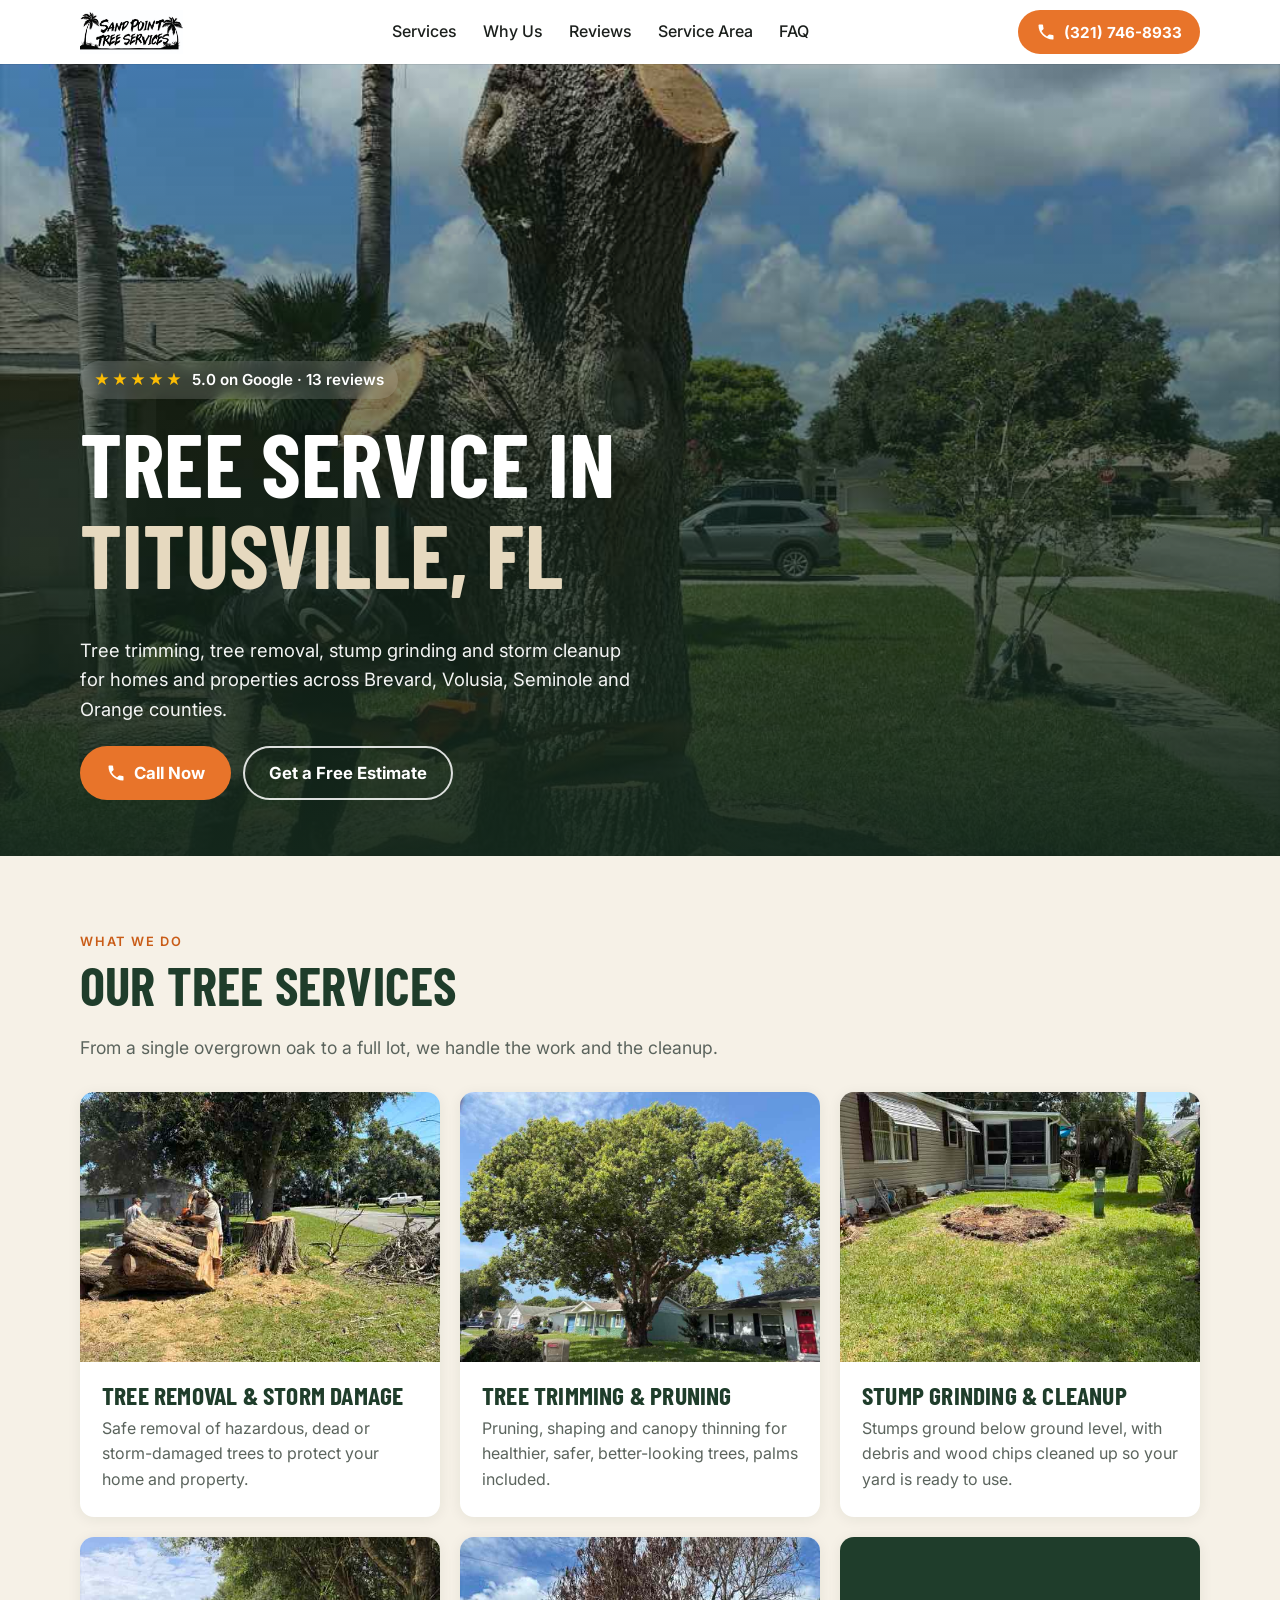
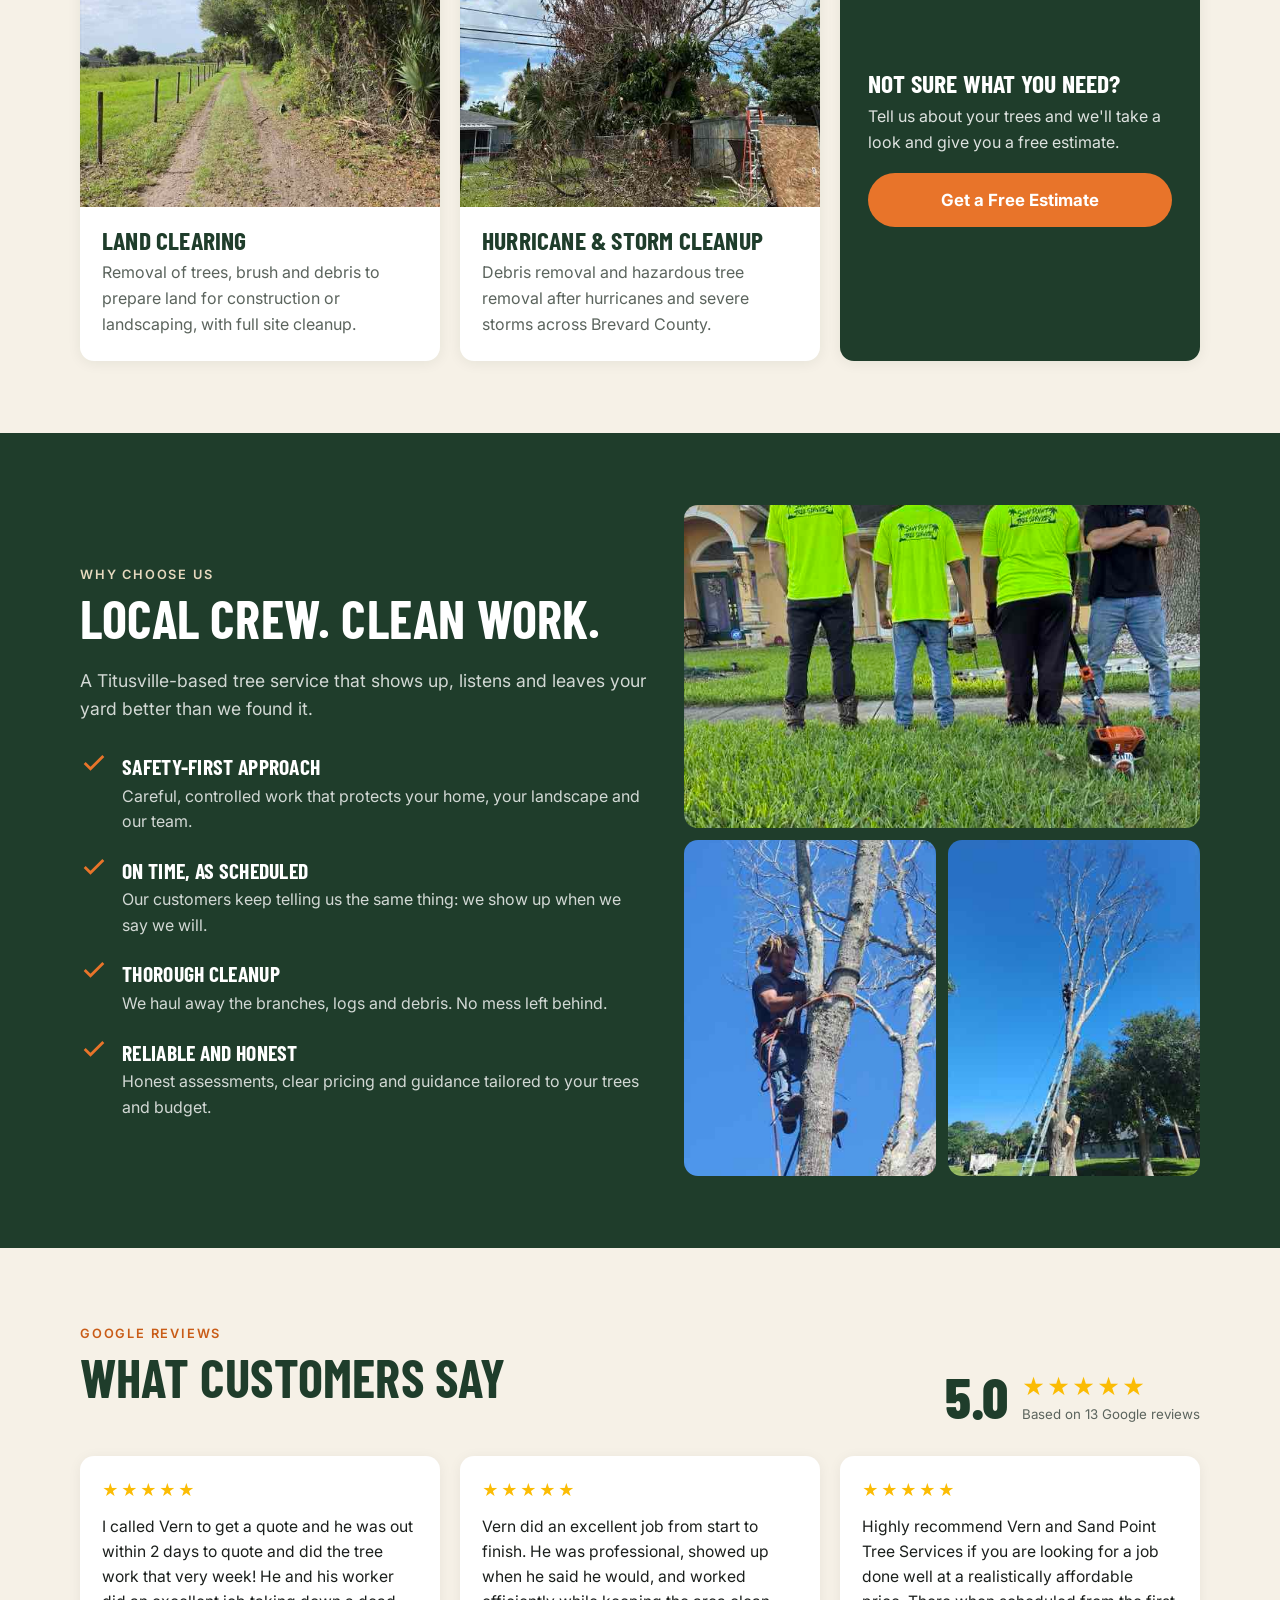
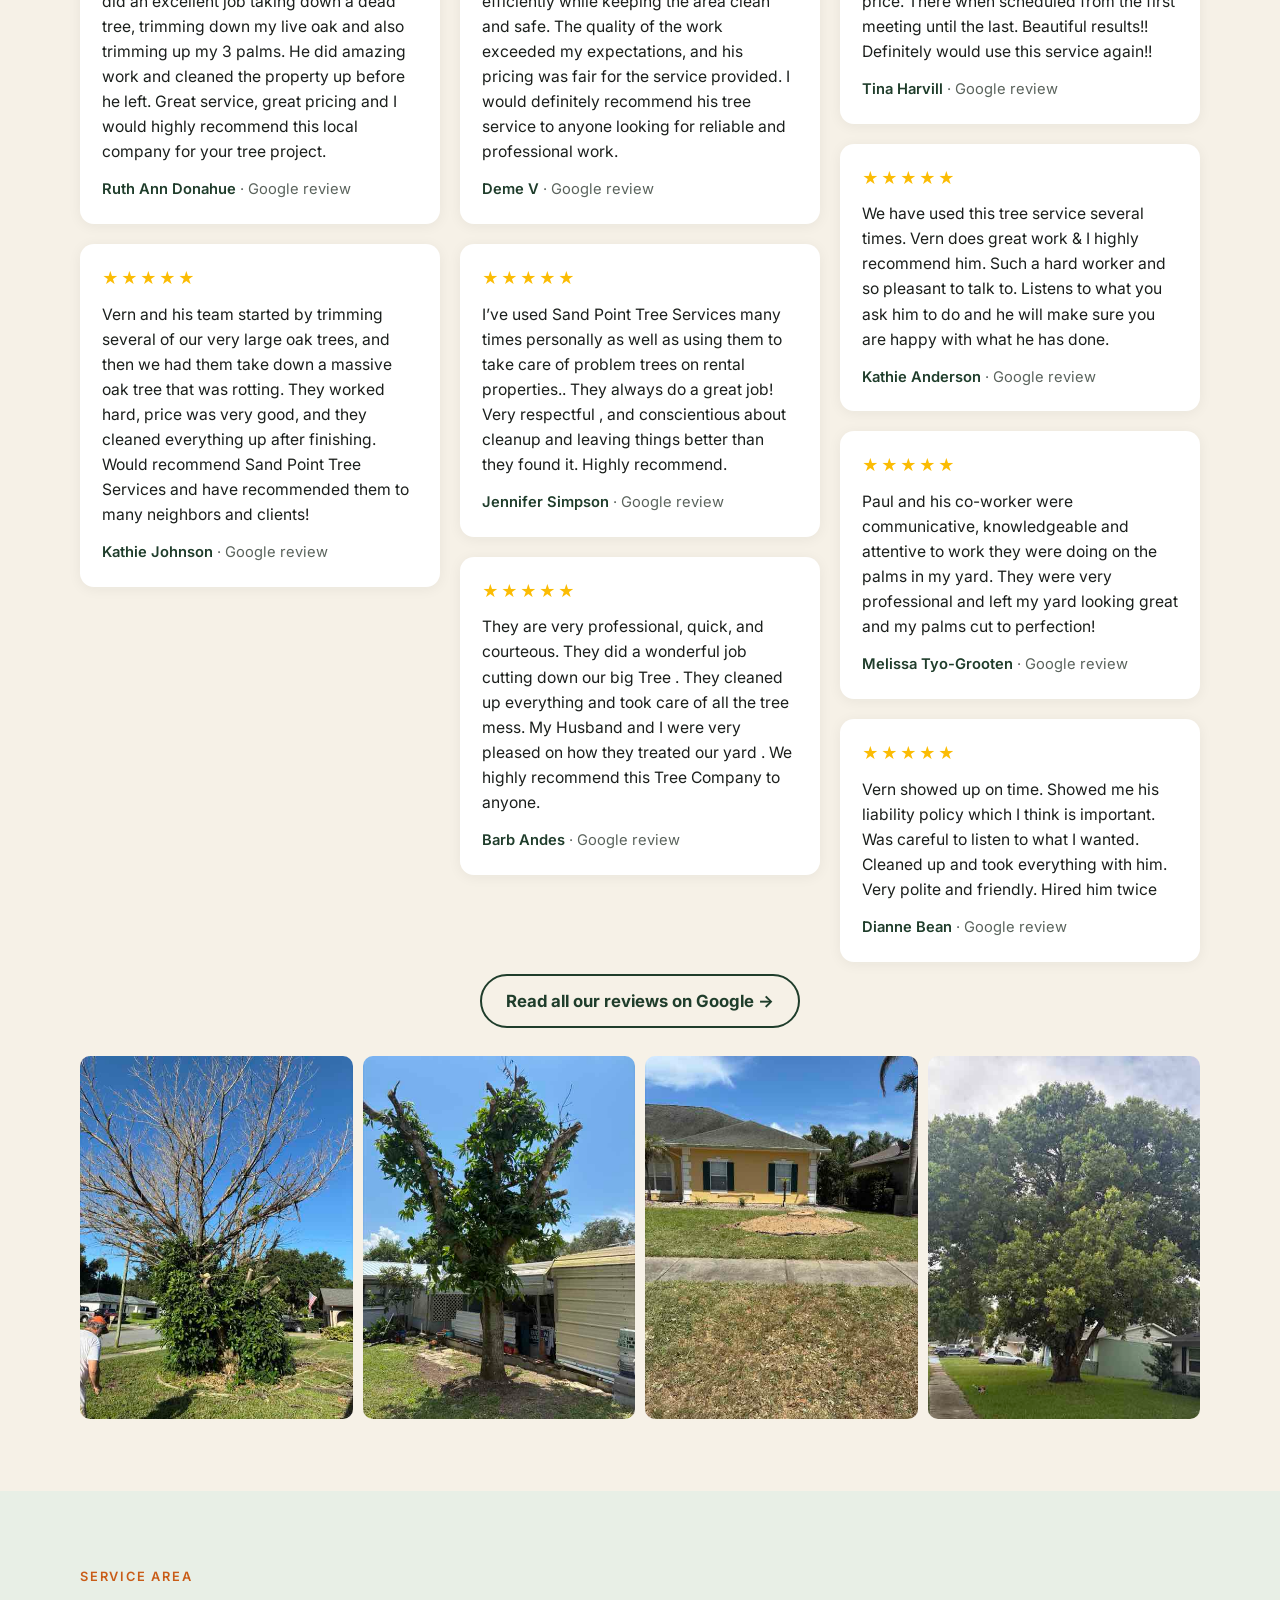
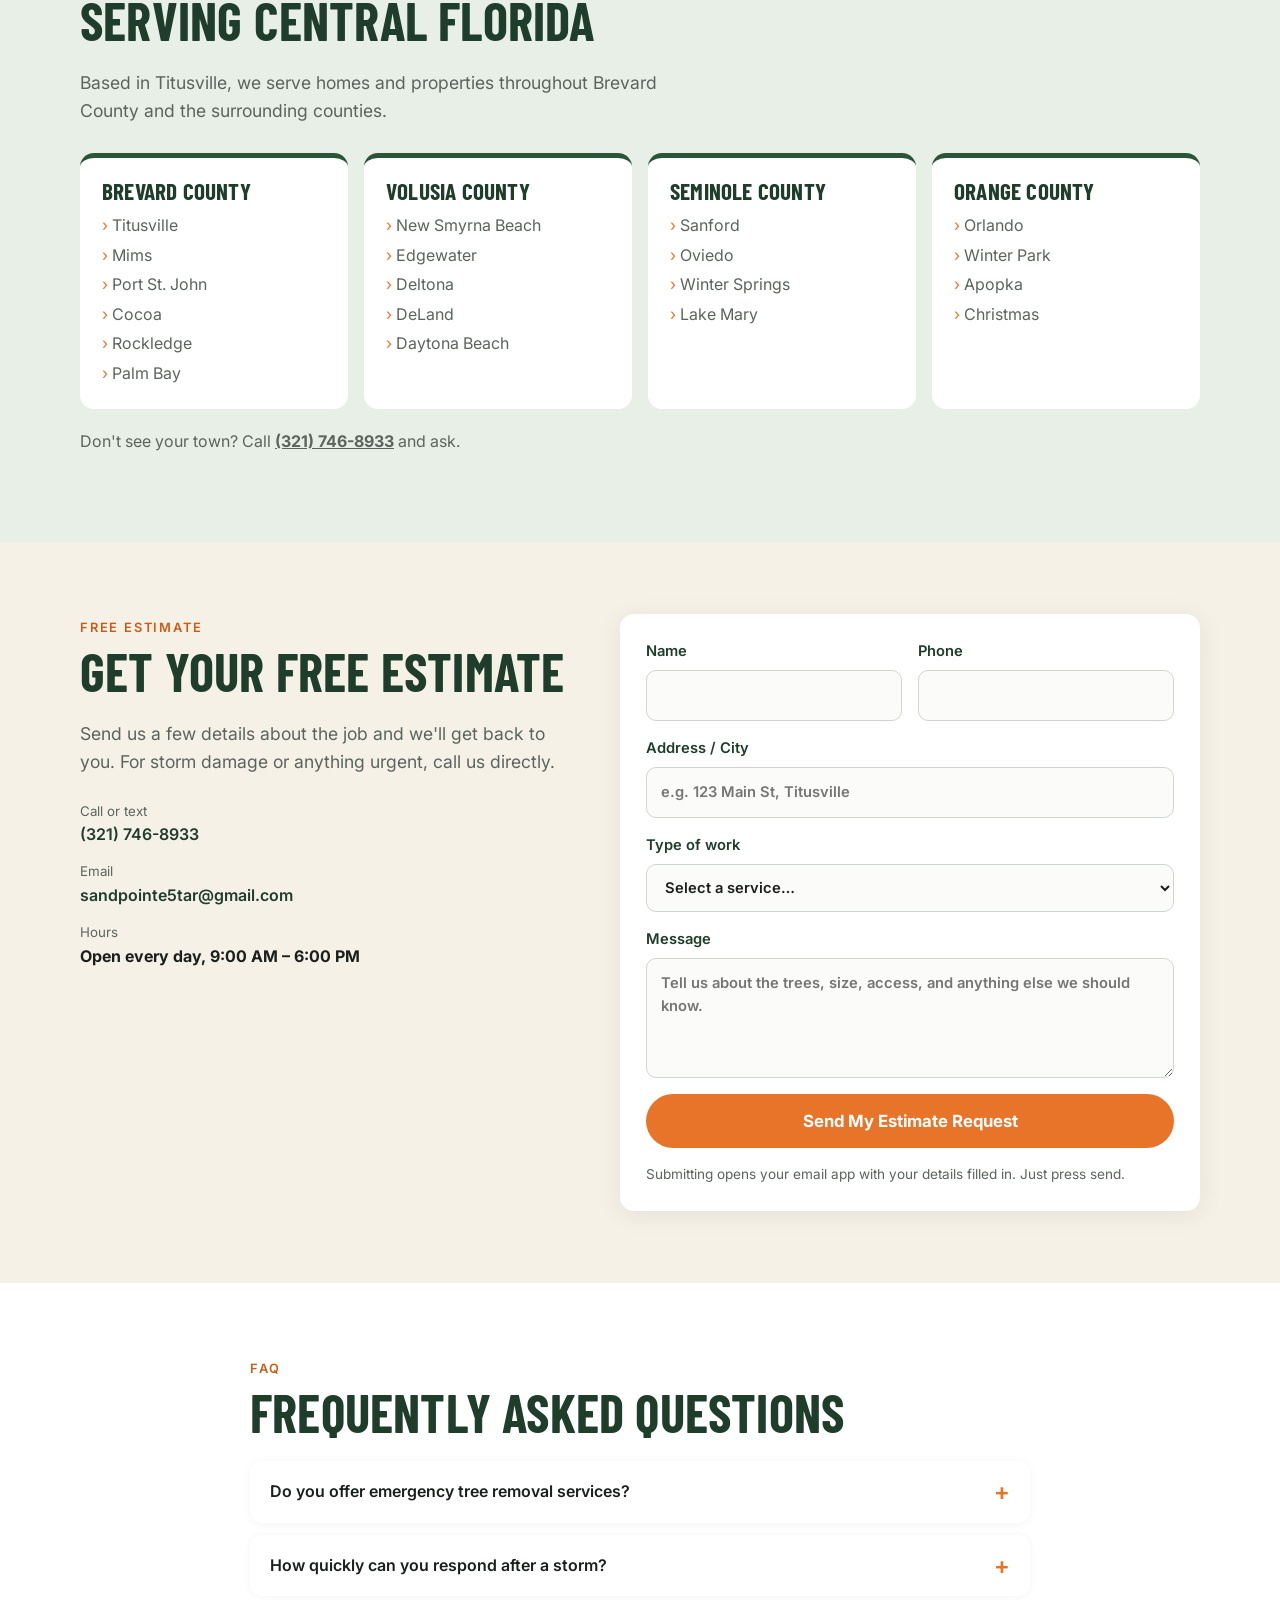
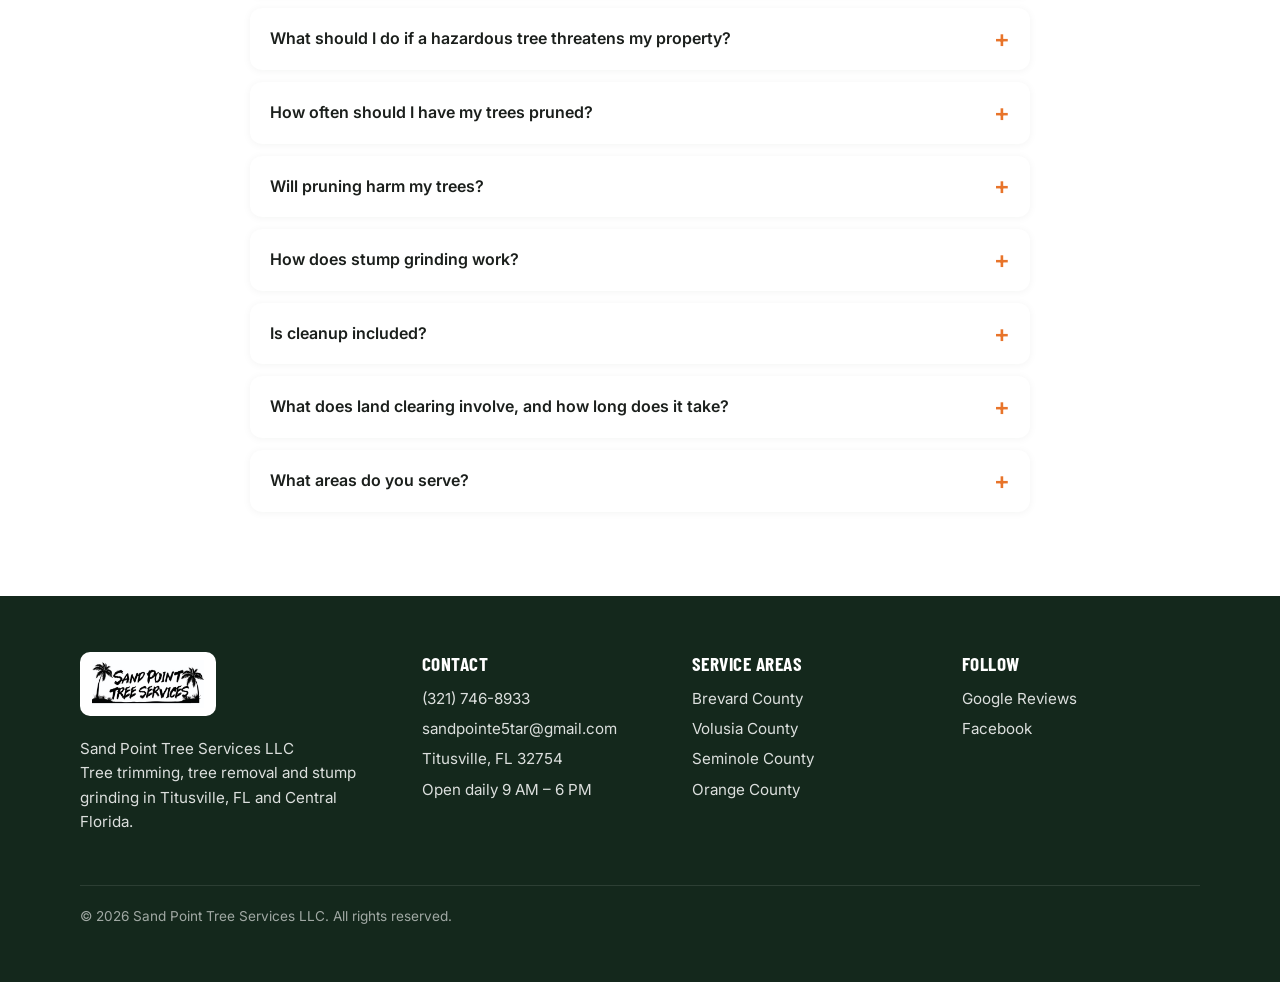
==== index.html @ 2c8e31ae "Sand Point Tree Services website Co-Authored-By: Claude Opus 5.5 <noreply@anthropic.com>" ====
<!doctype html>
<html lang="en">
<head>
<meta charset="utf-8">
<meta name="viewport" content="width=device-width, initial-scale=1">
<title>Tree Service Titusville FL | Sand Point Tree Services LLC</title>
<meta name="description" content="Tree Service Titusville FL – Sand Point Tree Services LLC offers tree trimming, tree removal, stump grinding, land clearing and storm cleanup across Brevard, Volusia, Seminole and Orange counties. Call (321) 746-8933.">
<meta property="og:title" content="Sand Point Tree Services LLC – Tree Service Titusville FL">
<meta property="og:description" content="Tree trimming, tree removal, stump grinding and storm cleanup in Titusville and Central Florida. Rated 5.0 on Google.">
<meta property="og:type" content="website">
<meta property="og:image" content="img/hero.jpg">
<meta name="theme-color" content="#1f3d2b">
<link rel="icon" href="img/logo.jpg">
<link rel="preconnect" href="https://fonts.googleapis.com">
<link rel="preconnect" href="https://fonts.gstatic.com" crossorigin>
<link href="https://fonts.googleapis.com/css2?family=Barlow+Condensed:wght@600;700;800&family=Inter:wght@400;500;600&display=swap" rel="stylesheet">
<link rel="preload" as="image" href="img/hero.jpg">
<script type="application/ld+json">
{
  "@context": "https://schema.org",
  "@type": ["LocalBusiness", "TreeService"],
  "name": "Sand Point Tree Services LLC",
  "image": "img/hero.jpg",
  "logo": "img/logo.jpg",
  "telephone": "+1-321-746-8933",
  "email": "sandpointe5tar@gmail.com",
  "url": "https://sandpointtreeservices.com/",
  "address": {
    "@type": "PostalAddress",
    "addressLocality": "Titusville",
    "addressRegion": "FL",
    "postalCode": "32754",
    "addressCountry": "US"
  },
  "areaServed": [
    {"@type": "AdministrativeArea", "name": "Brevard County, FL"},
    {"@type": "AdministrativeArea", "name": "Volusia County, FL"},
    {"@type": "AdministrativeArea", "name": "Seminole County, FL"},
    {"@type": "AdministrativeArea", "name": "Orange County, FL"}
  ],
  "openingHoursSpecification": [{
    "@type": "OpeningHoursSpecification",
    "dayOfWeek": ["Monday","Tuesday","Wednesday","Thursday","Friday","Saturday","Sunday"],
    "opens": "09:00",
    "closes": "18:00"
  }],
  "aggregateRating": {"@type": "AggregateRating", "ratingValue": "5.0", "reviewCount": "13"},
  "sameAs": [
    "https://www.google.com/maps/place/data=!4m2!3m1!1s0x2f2010b05a15b7ad:0xd5bb09c6d27dcad5",
    "https://www.facebook.com/profile.php?id=61575041909936"
  ],
  "makesOffer": [
    {"@type": "Offer", "itemOffered": {"@type": "Service", "name": "Tree Removal and Storm Damage"}},
    {"@type": "Offer", "itemOffered": {"@type": "Service", "name": "Tree Trimming, Pruning and Canopy Care"}},
    {"@type": "Offer", "itemOffered": {"@type": "Service", "name": "Stump Grinding and Site Cleanup"}},
    {"@type": "Offer", "itemOffered": {"@type": "Service", "name": "Land Clearing"}},
    {"@type": "Offer", "itemOffered": {"@type": "Service", "name": "Hurricane and Storm Cleanup"}}
  ]
}
</script>
<style>
:root{
  --green-900:#14281c; --green-800:#1f3d2b; --green-700:#2b5539; --green-100:#e8efe6;
  --sand:#f6f1e7; --sand-300:#e6d9bf; --orange:#e8742a; --orange-700:#c95c17;
  --ink:#1b1f1c; --muted:#5b645d; --white:#fff; --radius:14px;
  --display:"Barlow Condensed",system-ui,sans-serif; --body:"Inter",system-ui,-apple-system,"Segoe UI",sans-serif;
}
*{box-sizing:border-box}
html{scroll-behavior:smooth;scroll-padding-top:72px}
body{margin:0;font:16px/1.6 var(--body);color:var(--ink);background:var(--sand)}
img{max-width:100%;display:block}
a{color:inherit}
h1,h2,h3{font-family:var(--display);line-height:1.02;margin:0 0 .4em;letter-spacing:.2px}
h2{font-size:clamp(2.1rem,6vw,3.3rem);text-transform:uppercase;color:var(--green-800)}
h3{font-size:1.6rem;text-transform:uppercase}
p{margin:0 0 1em}
.wrap{max-width:1160px;margin:0 auto;padding:0 20px}
section{padding:72px 0}
.eyebrow{display:inline-block;font:600 .8rem var(--body);letter-spacing:.14em;text-transform:uppercase;color:var(--orange-700);margin-bottom:10px}
.lead{font-size:1.1rem;color:var(--muted);max-width:640px}
.btn{display:inline-flex;align-items:center;justify-content:center;gap:8px;padding:15px 24px;border-radius:999px;font:700 1.05rem var(--body);text-decoration:none;border:2px solid transparent;cursor:pointer;transition:transform .15s,background .15s}
.btn:active{transform:scale(.97)}
.btn-orange{background:var(--orange);color:#fff}
.btn-orange:hover{background:var(--orange-700)}
.btn-ghost{border-color:rgba(255,255,255,.85);color:#fff}
.btn-ghost:hover{background:rgba(255,255,255,.12)}
.btn svg{width:20px;height:20px;flex:none}

/* header */
header{position:sticky;top:0;z-index:50;background:#fff;box-shadow:0 1px 0 rgba(0,0,0,.08)}
.nav{display:flex;align-items:center;justify-content:space-between;height:64px;gap:12px}
.nav img{height:44px;width:auto}
.nav ul{display:none;list-style:none;margin:0;padding:0;gap:26px;font-weight:500}
.nav ul a{text-decoration:none}
.nav ul a:hover{color:var(--orange-700)}
.nav .btn{padding:10px 16px;font-size:.95rem}
@media(min-width:900px){.nav ul{display:flex}}

/* hero */
.hero{position:relative;color:#fff;padding:0;min-height:88vh;display:flex;align-items:flex-end;background:var(--green-900)}
.hero img{position:absolute;inset:0;width:100%;height:100%;object-fit:cover;object-position:50% 40%}
.hero::after{content:"";position:absolute;inset:0;background:linear-gradient(180deg,rgba(20,40,28,.25) 0%,rgba(20,40,28,.55) 45%,rgba(20,40,28,.95) 100%)}
.hero .wrap{position:relative;z-index:1;padding-top:120px;padding-bottom:56px;width:100%}
.hero h1{font-size:clamp(2.8rem,10vw,5.6rem);text-transform:uppercase;max-width:900px}
.hero h1 span{color:var(--sand-300)}
.hero p{font-size:1.15rem;max-width:560px;opacity:.95}
.cta-row{display:flex;flex-wrap:wrap;gap:12px;margin-top:22px}
.cta-row .btn{flex:1 1 220px}
@media(min-width:600px){.cta-row .btn{flex:0 0 auto}}
.rating-pill{display:inline-flex;align-items:center;gap:8px;background:rgba(255,255,255,.14);backdrop-filter:blur(6px);padding:7px 14px;border-radius:999px;font-weight:600;font-size:.95rem;margin-bottom:18px;text-decoration:none}
.stars{color:#fbbc04;letter-spacing:2px}

/* services */
.grid{display:grid;gap:20px}
@media(min-width:700px){.grid-2{grid-template-columns:1fr 1fr}.grid-3{grid-template-columns:repeat(2,1fr)}}
@media(min-width:1000px){.grid-3{grid-template-columns:repeat(3,1fr)}}
.card{background:#fff;border-radius:var(--radius);overflow:hidden;box-shadow:0 2px 14px rgba(20,40,28,.07);display:flex;flex-direction:column}
.card img{aspect-ratio:4/3;object-fit:cover;width:100%}
.card div{padding:20px 22px 24px}
.card h3{color:var(--green-800);margin-bottom:.3em}
.card p{color:var(--muted);margin:0}
.svc-cta{background:var(--green-800);color:#fff;justify-content:center;padding:28px}
.svc-cta h3{color:#fff}
.svc-cta p{color:rgba(255,255,255,.85);margin-bottom:18px}

/* why */
.why{background:var(--green-800);color:#fff}
.why h2{color:#fff}
.why .lead{color:rgba(255,255,255,.8)}
.why-grid{display:grid;gap:36px;align-items:center}
@media(min-width:900px){.why-grid{grid-template-columns:1.1fr 1fr}}
.why-list{list-style:none;padding:0;margin:26px 0 0;display:grid;gap:18px}
.why-list li{display:flex;gap:14px}
.why-list svg{flex:none;width:28px;height:28px;color:var(--orange)}
.why-list strong{display:block;font-family:var(--display);font-size:1.35rem;text-transform:uppercase;letter-spacing:.3px}
.why-list span{color:rgba(255,255,255,.8)}
.why-photos{display:grid;grid-template-columns:1fr 1fr;gap:12px}
.why-photos img{border-radius:var(--radius);object-fit:cover;width:100%;height:100%}
.why-photos img:first-child{grid-column:1/-1;aspect-ratio:16/10}
.why-photos img:not(:first-child){aspect-ratio:3/4}

/* reviews */
.rev-head{display:flex;flex-wrap:wrap;align-items:flex-end;justify-content:space-between;gap:20px;margin-bottom:30px}
.score{display:flex;align-items:center;gap:14px}
.score b{font:800 3.6rem/1 var(--display);color:var(--green-800)}
.score .stars{font-size:1.4rem}
.score small{display:block;color:var(--muted)}
.reviews{columns:1;column-gap:20px}
@media(min-width:700px){.reviews{columns:2}}
@media(min-width:1000px){.reviews{columns:3}}
.review{break-inside:avoid;background:#fff;border-radius:var(--radius);padding:22px;margin:0 0 20px;box-shadow:0 2px 14px rgba(20,40,28,.06)}
.review blockquote{margin:10px 0 14px;font-size:.98rem}
.review figcaption{font-weight:600;color:var(--green-800);font-size:.92rem}
.review figcaption span{color:var(--muted);font-weight:400}
.btn-outline{border-color:var(--green-800);color:var(--green-800)}
.btn-outline:hover{background:var(--green-800);color:#fff}

/* gallery */
.gallery{display:grid;grid-template-columns:repeat(2,1fr);gap:10px;margin-top:28px}
@media(min-width:800px){.gallery{grid-template-columns:repeat(4,1fr)}}
.gallery img{border-radius:10px;aspect-ratio:3/4;object-fit:cover;width:100%}

/* area */
.area{background:var(--green-100)}
.counties{display:grid;gap:16px;margin-top:28px}
@media(min-width:700px){.counties{grid-template-columns:repeat(2,1fr)}}
@media(min-width:1000px){.counties{grid-template-columns:repeat(4,1fr)}}
.county{background:#fff;border-radius:var(--radius);padding:22px;border-top:5px solid var(--green-700)}
.county h3{font-size:1.45rem;color:var(--green-800)}
.county ul{margin:0;padding:0;list-style:none;color:var(--muted);display:grid;gap:4px}
.county li::before{content:"› ";color:var(--orange)}

/* estimate */
.estimate-grid{display:grid;gap:36px}
@media(min-width:900px){.estimate-grid{grid-template-columns:1fr 1.15fr}}
.contact-list{list-style:none;padding:0;margin:24px 0 0;display:grid;gap:14px}
.contact-list a{font-weight:600;text-decoration:none;color:var(--green-800)}
.contact-list small{display:block;color:var(--muted)}
form{background:#fff;border-radius:var(--radius);padding:26px;box-shadow:0 4px 24px rgba(20,40,28,.08);display:grid;gap:16px}
@media(min-width:600px){form .two{display:grid;grid-template-columns:1fr 1fr;gap:16px}}
form .two{display:grid;gap:16px}
label{display:grid;gap:6px;font-weight:600;font-size:.92rem;color:var(--green-800)}
input,select,textarea{font:inherit;padding:13px 14px;border:1.5px solid #cfd6cf;border-radius:10px;background:#fbfcfa;width:100%;color:var(--ink)}
input:focus,select:focus,textarea:focus{outline:none;border-color:var(--green-700);box-shadow:0 0 0 3px rgba(43,85,57,.15)}
textarea{min-height:120px;resize:vertical}
.form-note{font-size:.85rem;color:var(--muted);margin:0}

/* faq */
.faq{max-width:820px}
details{background:#fff;border-radius:12px;margin-bottom:12px;box-shadow:0 1px 8px rgba(20,40,28,.05)}
summary{cursor:pointer;list-style:none;padding:18px 52px 18px 20px;font-weight:600;position:relative}
summary::-webkit-details-marker{display:none}
summary::after{content:"+";position:absolute;right:20px;top:50%;transform:translateY(-50%);font-size:1.5rem;color:var(--orange);transition:transform .2s}
details[open] summary::after{transform:translateY(-50%) rotate(45deg)}
details p{padding:0 20px 18px;margin:0;color:var(--muted)}

/* footer */
footer{background:var(--green-900);color:rgba(255,255,255,.85);padding:56px 0 110px;font-size:.95rem}
@media(min-width:900px){footer{padding-bottom:40px}}
.foot-grid{display:grid;gap:32px}
@media(min-width:800px){.foot-grid{grid-template-columns:1.3fr 1fr 1fr 1fr}}
footer h4{font:700 1.2rem var(--display);text-transform:uppercase;color:#fff;margin:0 0 12px;letter-spacing:.5px}
footer ul{list-style:none;padding:0;margin:0;display:grid;gap:6px}
footer a{text-decoration:none}
footer a:hover{color:#fff;text-decoration:underline}
.foot-logo{background:#fff;border-radius:10px;padding:8px 12px;display:inline-block;margin-bottom:14px}
.foot-logo img{height:48px;width:auto}
.copy{border-top:1px solid rgba(255,255,255,.15);margin-top:36px;padding-top:20px;font-size:.85rem;opacity:.7}

/* mobile call bar */
.callbar{position:fixed;left:0;right:0;bottom:0;z-index:60;display:grid;grid-template-columns:1fr 1fr;gap:8px;padding:10px 12px calc(10px + env(safe-area-inset-bottom));background:rgba(255,255,255,.96);box-shadow:0 -2px 14px rgba(0,0,0,.12)}
.callbar .btn{padding:12px 10px;font-size:.98rem}
.callbar .btn-green{background:var(--green-800);color:#fff}
@media(min-width:900px){.callbar{display:none}}
@media(prefers-reduced-motion:reduce){html{scroll-behavior:auto}.btn{transition:none}}
</style>
</head>
<body>

<header>
  <nav class="wrap nav" aria-label="Main">
    <a href="#top"><img src="img/logo.jpg" alt="Sand Point Tree Services logo" width="104" height="44"></a>
    <ul>
      <li><a href="#services">Services</a></li>
      <li><a href="#why">Why Us</a></li>
      <li><a href="#reviews">Reviews</a></li>
      <li><a href="#area">Service Area</a></li>
      <li><a href="#faq">FAQ</a></li>
    </ul>
    <a class="btn btn-orange" href="tel:+13217468933">
      <svg viewBox="0 0 24 24" fill="currentColor" aria-hidden="true"><path d="M6.6 10.8a15.1 15.1 0 0 0 6.6 6.6l2.2-2.2a1 1 0 0 1 1-.25 11.4 11.4 0 0 0 3.6.57 1 1 0 0 1 1 1V20a1 1 0 0 1-1 1A17 17 0 0 1 3 4a1 1 0 0 1 1-1h3.5a1 1 0 0 1 1 1c0 1.25.2 2.45.57 3.57a1 1 0 0 1-.25 1L6.6 10.8z"/></svg>
      (321) 746-8933
    </a>
  </nav>
</header>

<main id="top">
<section class="hero">
  <img src="img/hero.jpg" alt="Sand Point Tree Services crew member cutting down a large tree trunk with a chainsaw in a Titusville front yard" fetchpriority="high">
  <div class="wrap">
    <a class="rating-pill" href="https://www.google.com/maps/place/data=!4m2!3m1!1s0x2f2010b05a15b7ad:0xd5bb09c6d27dcad5" target="_blank" rel="noopener">
      <span class="stars" aria-hidden="true">★★★★★</span> 5.0 on Google · 13 reviews
    </a>
    <h1>Tree Service in <span>Titusville, FL</span></h1>
    <p>Tree trimming, tree removal, stump grinding and storm cleanup for homes and properties across Brevard, Volusia, Seminole and Orange counties.</p>
    <div class="cta-row">
      <a class="btn btn-orange" href="tel:+13217468933">
        <svg viewBox="0 0 24 24" fill="currentColor" aria-hidden="true"><path d="M6.6 10.8a15.1 15.1 0 0 0 6.6 6.6l2.2-2.2a1 1 0 0 1 1-.25 11.4 11.4 0 0 0 3.6.57 1 1 0 0 1 1 1V20a1 1 0 0 1-1 1A17 17 0 0 1 3 4a1 1 0 0 1 1-1h3.5a1 1 0 0 1 1 1c0 1.25.2 2.45.57 3.57a1 1 0 0 1-.25 1L6.6 10.8z"/></svg>
        Call Now
      </a>
      <a class="btn btn-ghost" href="#estimate">Get a Free Estimate</a>
    </div>
  </div>
</section>

<section id="services">
  <div class="wrap">
    <span class="eyebrow">What we do</span>
    <h2>Our Tree Services</h2>
    <p class="lead">From a single overgrown oak to a full lot, we handle the work and the cleanup.</p>
    <div class="grid grid-3" style="margin-top:30px">
      <article class="card">
        <img src="img/tree-removal.jpg" alt="Large tree trunk sections and stump left after a tree removal in a residential yard" loading="lazy">
        <div><h3>Tree Removal &amp; Storm Damage</h3><p>Safe removal of hazardous, dead or storm-damaged trees to protect your home and property.</p></div>
      </article>
      <article class="card">
        <img src="img/tree-pruning.jpg" alt="Freshly trimmed oak tree with a clean, balanced canopy in front of a home" loading="lazy">
        <div><h3>Tree Trimming &amp; Pruning</h3><p>Pruning, shaping and canopy thinning for healthier, safer, better-looking trees, palms included.</p></div>
      </article>
      <article class="card">
        <img src="img/stump-grinding.jpg" alt="Ground-down stump area covered in fresh wood mulch in a front lawn" loading="lazy">
        <div><h3>Stump Grinding &amp; Cleanup</h3><p>Stumps ground below ground level, with debris and wood chips cleaned up so your yard is ready to use.</p></div>
      </article>
      <article class="card">
        <img src="img/land-clearing.jpg" alt="Cleared dirt access path along a pasture fence line after brush and tree clearing" loading="lazy">
        <div><h3>Land Clearing</h3><p>Removal of trees, brush and debris to prepare land for construction or landscaping, with full site cleanup.</p></div>
      </article>
      <article class="card">
        <img src="img/storm-cleanup.jpg" alt="Damaged tree being taken down next to a home, with ladder and cut branches on the ground" loading="lazy">
        <div><h3>Hurricane &amp; Storm Cleanup</h3><p>Debris removal and hazardous tree removal after hurricanes and severe storms across Brevard County.</p></div>
      </article>
      <article class="card svc-cta">
        <h3>Not sure what you need?</h3>
        <p>Tell us about your trees and we'll take a look and give you a free estimate.</p>
        <a class="btn btn-orange" href="#estimate">Get a Free Estimate</a>
      </article>
    </div>
  </div>
</section>

<section class="why" id="why">
  <div class="wrap why-grid">
    <div>
      <span class="eyebrow" style="color:var(--sand-300)">Why choose us</span>
      <h2>Local Crew. Clean Work.</h2>
      <p class="lead">A Titusville-based tree service that shows up, listens and leaves your yard better than we found it.</p>
      <ul class="why-list">
        <li><svg viewBox="0 0 24 24" fill="none" stroke="currentColor" stroke-width="2.4" aria-hidden="true"><path d="M20 6 9 17l-5-5"/></svg><div><strong>Safety-first approach</strong><span>Careful, controlled work that protects your home, your landscape and our team.</span></div></li>
        <li><svg viewBox="0 0 24 24" fill="none" stroke="currentColor" stroke-width="2.4" aria-hidden="true"><path d="M20 6 9 17l-5-5"/></svg><div><strong>On time, as scheduled</strong><span>Our customers keep telling us the same thing: we show up when we say we will.</span></div></li>
        <li><svg viewBox="0 0 24 24" fill="none" stroke="currentColor" stroke-width="2.4" aria-hidden="true"><path d="M20 6 9 17l-5-5"/></svg><div><strong>Thorough cleanup</strong><span>We haul away the branches, logs and debris. No mess left behind.</span></div></li>
        <li><svg viewBox="0 0 24 24" fill="none" stroke="currentColor" stroke-width="2.4" aria-hidden="true"><path d="M20 6 9 17l-5-5"/></svg><div><strong>Reliable and honest</strong><span>Honest assessments, clear pricing and guidance tailored to your trees and budget.</span></div></li>
      </ul>
    </div>
    <div class="why-photos">
      <img src="img/crew.jpg" alt="Sand Point Tree Services crew in matching shirts standing on a client's lawn" loading="lazy" style="object-position:50% 35%">
      <img src="img/climber.jpg" alt="Climber in safety harness working high in a tree" loading="lazy">
      <img src="img/climb-ladder.jpg" alt="Climber working at the top of a tall dead tree with a ladder at its base" loading="lazy">
    </div>
  </div>
</section>

<section id="reviews">
  <div class="wrap">
    <div class="rev-head">
      <div>
        <span class="eyebrow">Google reviews</span>
        <h2>What Customers Say</h2>
      </div>
      <div class="score">
        <b>5.0</b>
        <div><span class="stars" aria-label="5 out of 5 stars">★★★★★</span><small>Based on 13 Google reviews</small></div>
      </div>
    </div>
    <div class="reviews">
      <figure class="review"><span class="stars" aria-label="5 stars">★★★★★</span><blockquote>I called Vern to get a quote and he was out within 2 days to quote and did the tree work that very week! He and his worker did an excellent job taking down a dead tree, trimming down my live oak and also trimming up my 3 palms. He did amazing work and cleaned the property up before he left. Great service, great pricing and I would highly recommend this local company for your tree project.</blockquote><figcaption>Ruth Ann Donahue <span>· Google review</span></figcaption></figure>
      <figure class="review"><span class="stars" aria-label="5 stars">★★★★★</span><blockquote>Vern and his team started by trimming several of our very large oak trees, and then we had them take down a massive oak tree that was rotting. They worked hard, price was very good, and they cleaned everything up after finishing. Would recommend Sand Point Tree Services and have recommended them to many neighbors and clients!</blockquote><figcaption>Kathie Johnson <span>· Google review</span></figcaption></figure>
      <figure class="review"><span class="stars" aria-label="5 stars">★★★★★</span><blockquote>Vern did an excellent job from start to finish. He was professional, showed up when he said he would, and worked efficiently while keeping the area clean and safe. The quality of the work exceeded my expectations, and his pricing was fair for the service provided. I would definitely recommend his tree service to anyone looking for reliable and professional work.</blockquote><figcaption>Deme V <span>· Google review</span></figcaption></figure>
      <figure class="review"><span class="stars" aria-label="5 stars">★★★★★</span><blockquote>I’ve used Sand Point Tree Services many times personally as well as using them to take care of problem trees on rental properties.. They always do a great job! Very respectful , and conscientious about cleanup and leaving things better than they found it. Highly recommend.</blockquote><figcaption>Jennifer Simpson <span>· Google review</span></figcaption></figure>
      <figure class="review"><span class="stars" aria-label="5 stars">★★★★★</span><blockquote>They are very professional, quick, and courteous. They did a wonderful job cutting down our big Tree . They cleaned up everything and took care of all the tree mess. My Husband and I were very pleased on how they treated our yard . We highly recommend this Tree Company to anyone.</blockquote><figcaption>Barb Andes <span>· Google review</span></figcaption></figure>
      <figure class="review"><span class="stars" aria-label="5 stars">★★★★★</span><blockquote>Highly recommend Vern and Sand Point Tree Services if you are looking for a job done well at a realistically affordable price. There when scheduled from the first meeting until the last. Beautiful results!! Definitely would use this service again!!</blockquote><figcaption>Tina Harvill <span>· Google review</span></figcaption></figure>
      <figure class="review"><span class="stars" aria-label="5 stars">★★★★★</span><blockquote>We have used this tree service several times. Vern does great work &amp; I highly recommend him. Such a hard worker and so pleasant to talk to. Listens to what you ask him to do and he will make sure you are happy with what he has done.</blockquote><figcaption>Kathie Anderson <span>· Google review</span></figcaption></figure>
      <figure class="review"><span class="stars" aria-label="5 stars">★★★★★</span><blockquote>Paul and his co-worker were communicative, knowledgeable and attentive to work they were doing on the palms in my yard. They were very professional and left my yard looking great and my palms cut to perfection!</blockquote><figcaption>Melissa Tyo-Grooten <span>· Google review</span></figcaption></figure>
      <figure class="review"><span class="stars" aria-label="5 stars">★★★★★</span><blockquote>Vern showed up on time. Showed me his liability policy which I think is important. Was careful to listen to what I wanted. Cleaned up and took everything with him. Very polite and friendly. Hired him twice</blockquote><figcaption>Dianne Bean <span>· Google review</span></figcaption></figure>
    </div>
    <div style="text-align:center;margin-top:12px">
      <a class="btn btn-outline" href="https://www.google.com/maps/place/data=!4m2!3m1!1s0x2f2010b05a15b7ad:0xd5bb09c6d27dcad5" target="_blank" rel="noopener">Read all our reviews on Google →</a>
    </div>

    <div class="gallery" aria-label="Recent work photos">
      <img src="img/removal-in-progress.jpg" alt="Dead tree being cut back in stages next to a home" loading="lazy">
      <img src="img/canopy-reduction.jpg" alt="Tree with reduced canopy after trimming beside a mobile home" loading="lazy">
      <img src="img/stump-ground.jpg" alt="Front yard after tree removal with stump ground and mulched" loading="lazy">
      <img src="img/oak-trim.jpg" alt="Large trimmed shade tree over a residential street" loading="lazy" style="object-position:40% 50%">
    </div>
  </div>
</section>

<section class="area" id="area">
  <div class="wrap">
    <span class="eyebrow">Service area</span>
    <h2>Serving Central Florida</h2>
    <p class="lead">Based in Titusville, we serve homes and properties throughout Brevard County and the surrounding counties.</p>
    <div class="counties">
      <div class="county"><h3>Brevard County</h3><ul><li>Titusville</li><li>Mims</li><li>Port St. John</li><li>Cocoa</li><li>Rockledge</li><li>Palm Bay</li></ul></div>
      <div class="county"><h3>Volusia County</h3><ul><li>New Smyrna Beach</li><li>Edgewater</li><li>Deltona</li><li>DeLand</li><li>Daytona Beach</li></ul></div>
      <div class="county"><h3>Seminole County</h3><ul><li>Sanford</li><li>Oviedo</li><li>Winter Springs</li><li>Lake Mary</li></ul></div>
      <div class="county"><h3>Orange County</h3><ul><li>Orlando</li><li>Winter Park</li><li>Apopka</li><li>Christmas</li></ul></div>
    </div>
    <p style="margin-top:20px;color:var(--muted)">Don't see your town? Call <a href="tel:+13217468933"><strong>(321) 746-8933</strong></a> and ask.</p>
  </div>
</section>

<section id="estimate">
  <div class="wrap estimate-grid">
    <div>
      <span class="eyebrow">Free estimate</span>
      <h2>Get Your Free Estimate</h2>
      <p class="lead">Send us a few details about the job and we'll get back to you. For storm damage or anything urgent, call us directly.</p>
      <ul class="contact-list">
        <li><small>Call or text</small><a href="tel:+13217468933">(321) 746-8933</a></li>
        <li><small>Email</small><a href="mailto:sandpointe5tar@gmail.com">sandpointe5tar@gmail.com</a></li>
        <li><small>Hours</small><strong>Open every day, 9:00 AM – 6:00 PM</strong></li>
      </ul>
    </div>
    <form id="estimate-form" action="mailto:sandpointe5tar@gmail.com" method="post" enctype="text/plain">
      <div class="two">
        <label>Name<input name="name" autocomplete="name" required></label>
        <label>Phone<input name="phone" type="tel" autocomplete="tel" required></label>
      </div>
      <label>Address / City<input name="address" autocomplete="street-address" placeholder="e.g. 123 Main St, Titusville" required></label>
      <label>Type of work
        <select name="work" required>
          <option value="">Select a service…</option>
          <option>Tree removal</option>
          <option>Tree trimming / pruning</option>
          <option>Palm trimming</option>
          <option>Stump grinding</option>
          <option>Land clearing</option>
          <option>Storm / hurricane cleanup</option>
          <option>Other / not sure</option>
        </select>
      </label>
      <label>Message<textarea name="message" placeholder="Tell us about the trees, size, access, and anything else we should know."></textarea></label>
      <button class="btn btn-orange" type="submit">Send My Estimate Request</button>
      <p class="form-note">Submitting opens your email app with your details filled in. Just press send.</p>
    </form>
  </div>
</section>

<section id="faq" style="background:#fff">
  <div class="wrap faq">
    <span class="eyebrow">FAQ</span>
    <h2>Frequently Asked Questions</h2>
    <details><summary>Do you offer emergency tree removal services?</summary><p>Yes, we provide emergency tree removal and storm damage response to protect your property promptly.</p></details>
    <details><summary>How quickly can you respond after a storm?</summary><p>We prioritize emergency calls and aim to respond as soon as possible to assess and address storm-related hazards.</p></details>
    <details><summary>What should I do if a hazardous tree threatens my property?</summary><p>Contact us immediately for a thorough assessment. We can recommend safe removal or mitigation measures.</p></details>
    <details><summary>How often should I have my trees pruned?</summary><p>It depends on the tree species and growth rate. Generally, annual or bi-annual pruning helps maintain optimal health.</p></details>
    <details><summary>Will pruning harm my trees?</summary><p>When done correctly by experienced arborists, pruning promotes healthy growth and does not harm your trees.</p></details>
    <details><summary>How does stump grinding work?</summary><p>We use specialized equipment to grind the remaining stump below ground level, eliminating tripping hazards and preparing the area for replanting or construction.</p></details>
    <details><summary>Is cleanup included?</summary><p>Yes. Our stump grinding service includes removal of the debris and wood chips, and after tree removal or land clearing we clean up so your property is ready for its next use.</p></details>
    <details><summary>What does land clearing involve, and how long does it take?</summary><p>Land clearing includes removing trees, brush and debris to prepare the land for construction or landscaping. The duration depends on the size and complexity of the site, but generally ranges from a few days to a week.</p></details>
    <details><summary>What areas do you serve?</summary><p>We're based in Titusville and serve Brevard County, including Mims, Port St. John, Cocoa, Rockledge and Palm Bay, as well as Volusia, Seminole and Orange counties.</p></details>
  </div>
</section>
</main>

<footer>
  <div class="wrap">
    <div class="foot-grid">
      <div>
        <span class="foot-logo"><img src="img/logo.jpg" alt="Sand Point Tree Services logo" loading="lazy"></span>
        <p>Sand Point Tree Services LLC<br>Tree trimming, tree removal and stump grinding in Titusville, FL and Central Florida.</p>
      </div>
      <div>
        <h4>Contact</h4>
        <ul>
          <li><a href="tel:+13217468933">(321) 746-8933</a></li>
          <li><a href="mailto:sandpointe5tar@gmail.com">sandpointe5tar@gmail.com</a></li>
          <li>Titusville, FL 32754</li>
          <li>Open daily 9 AM – 6 PM</li>
        </ul>
      </div>
      <div>
        <h4>Service Areas</h4>
        <ul><li>Brevard County</li><li>Volusia County</li><li>Seminole County</li><li>Orange County</li></ul>
      </div>
      <div>
        <h4>Follow</h4>
        <ul>
          <li><a href="https://www.google.com/maps/place/data=!4m2!3m1!1s0x2f2010b05a15b7ad:0xd5bb09c6d27dcad5" target="_blank" rel="noopener">Google Reviews</a></li>
          <li><a href="https://www.facebook.com/profile.php?id=61575041909936" target="_blank" rel="noopener">Facebook</a></li>
        </ul>
      </div>
    </div>
    <p class="copy">© <span id="yr">2026</span> Sand Point Tree Services LLC. All rights reserved.</p>
  </div>
</footer>

<div class="callbar">
  <a class="btn btn-orange" href="tel:+13217468933">Call Now</a>
  <a class="btn btn-green" href="#estimate">Free Estimate</a>
</div>

<script>
document.getElementById('yr').textContent = new Date().getFullYear();
// Build a readable mailto instead of relying on the browser's text/plain form encoding.
document.getElementById('estimate-form').addEventListener('submit', function (e) {
  e.preventDefault();
  var f = new FormData(this);
  var body = 'Name: ' + f.get('name') + '\nPhone: ' + f.get('phone') + '\nAddress/City: ' + f.get('address') +
             '\nType of work: ' + f.get('work') + '\n\nMessage:\n' + f.get('message');
  window.location.href = 'mailto:sandpointe5tar@gmail.com?subject=' +
    encodeURIComponent('Free estimate request – ' + f.get('work')) + '&body=' + encodeURIComponent(body);
});
</script>
</body>
</html>
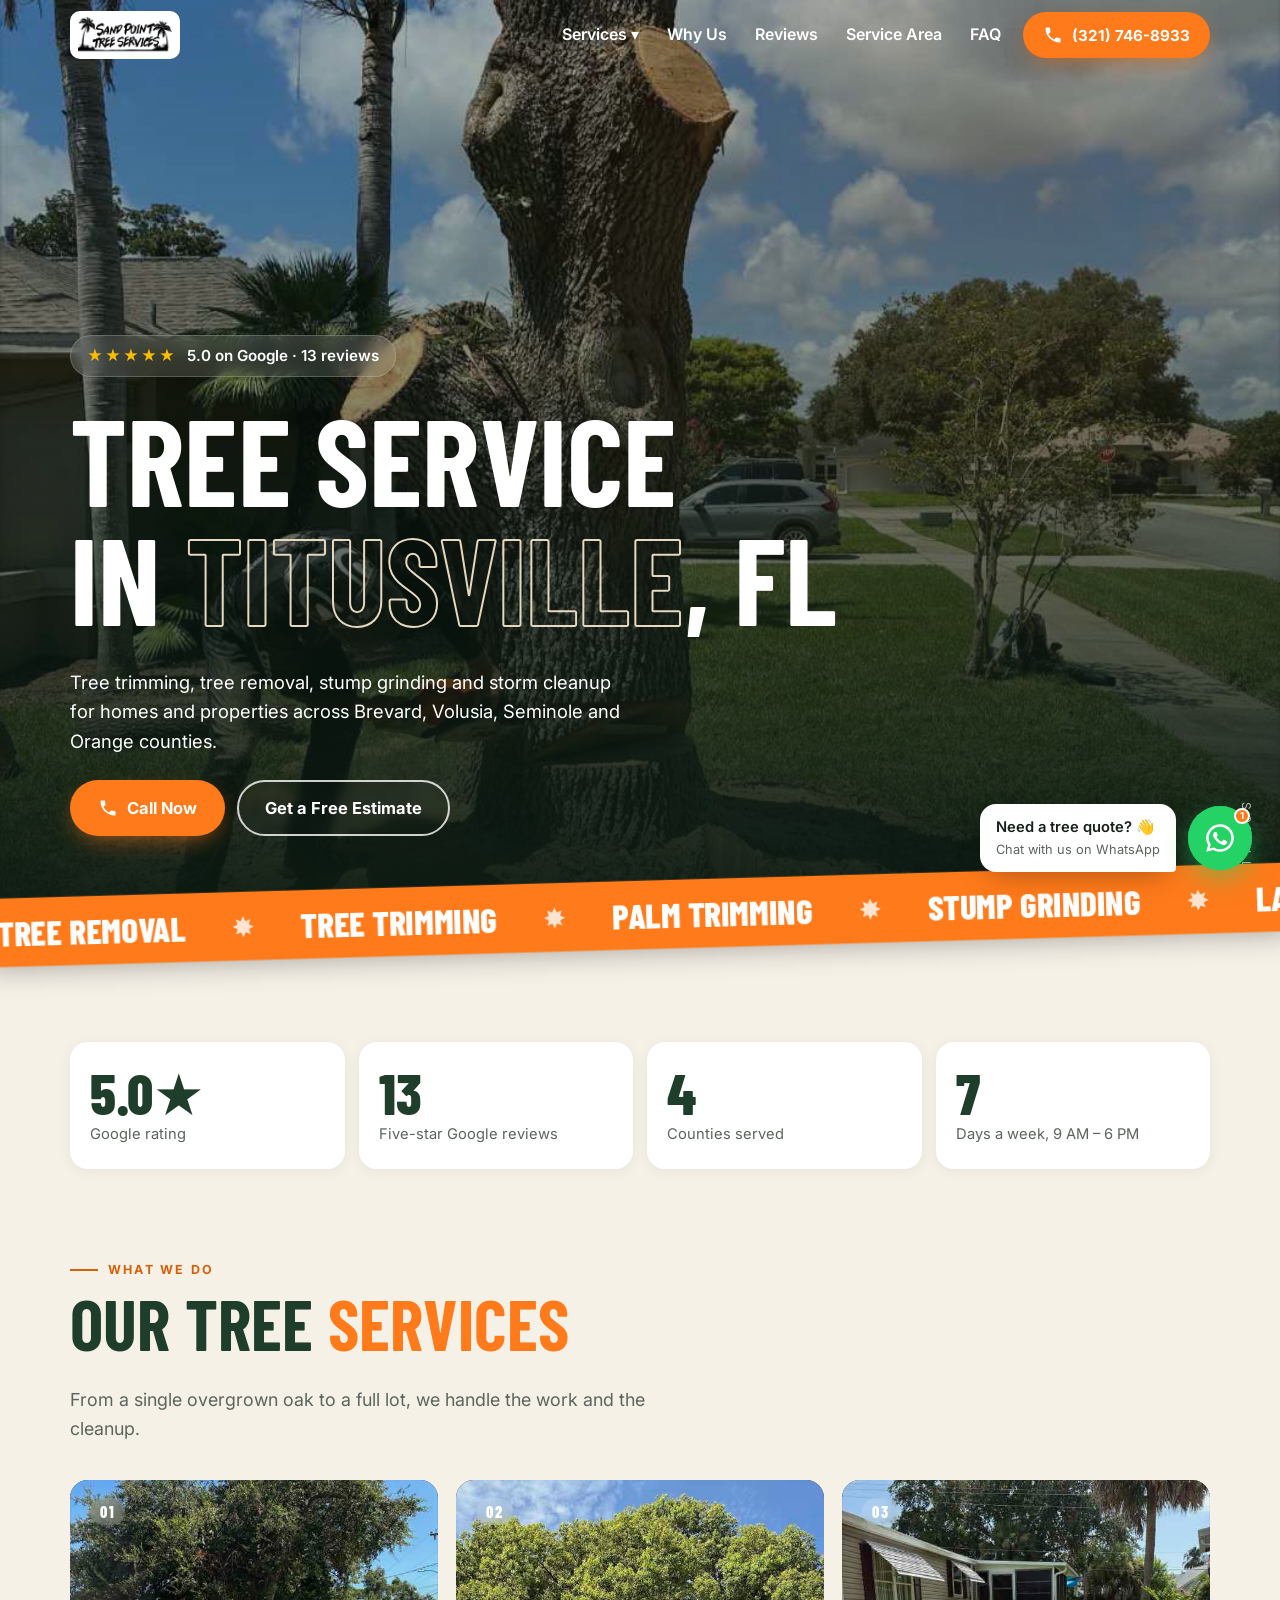
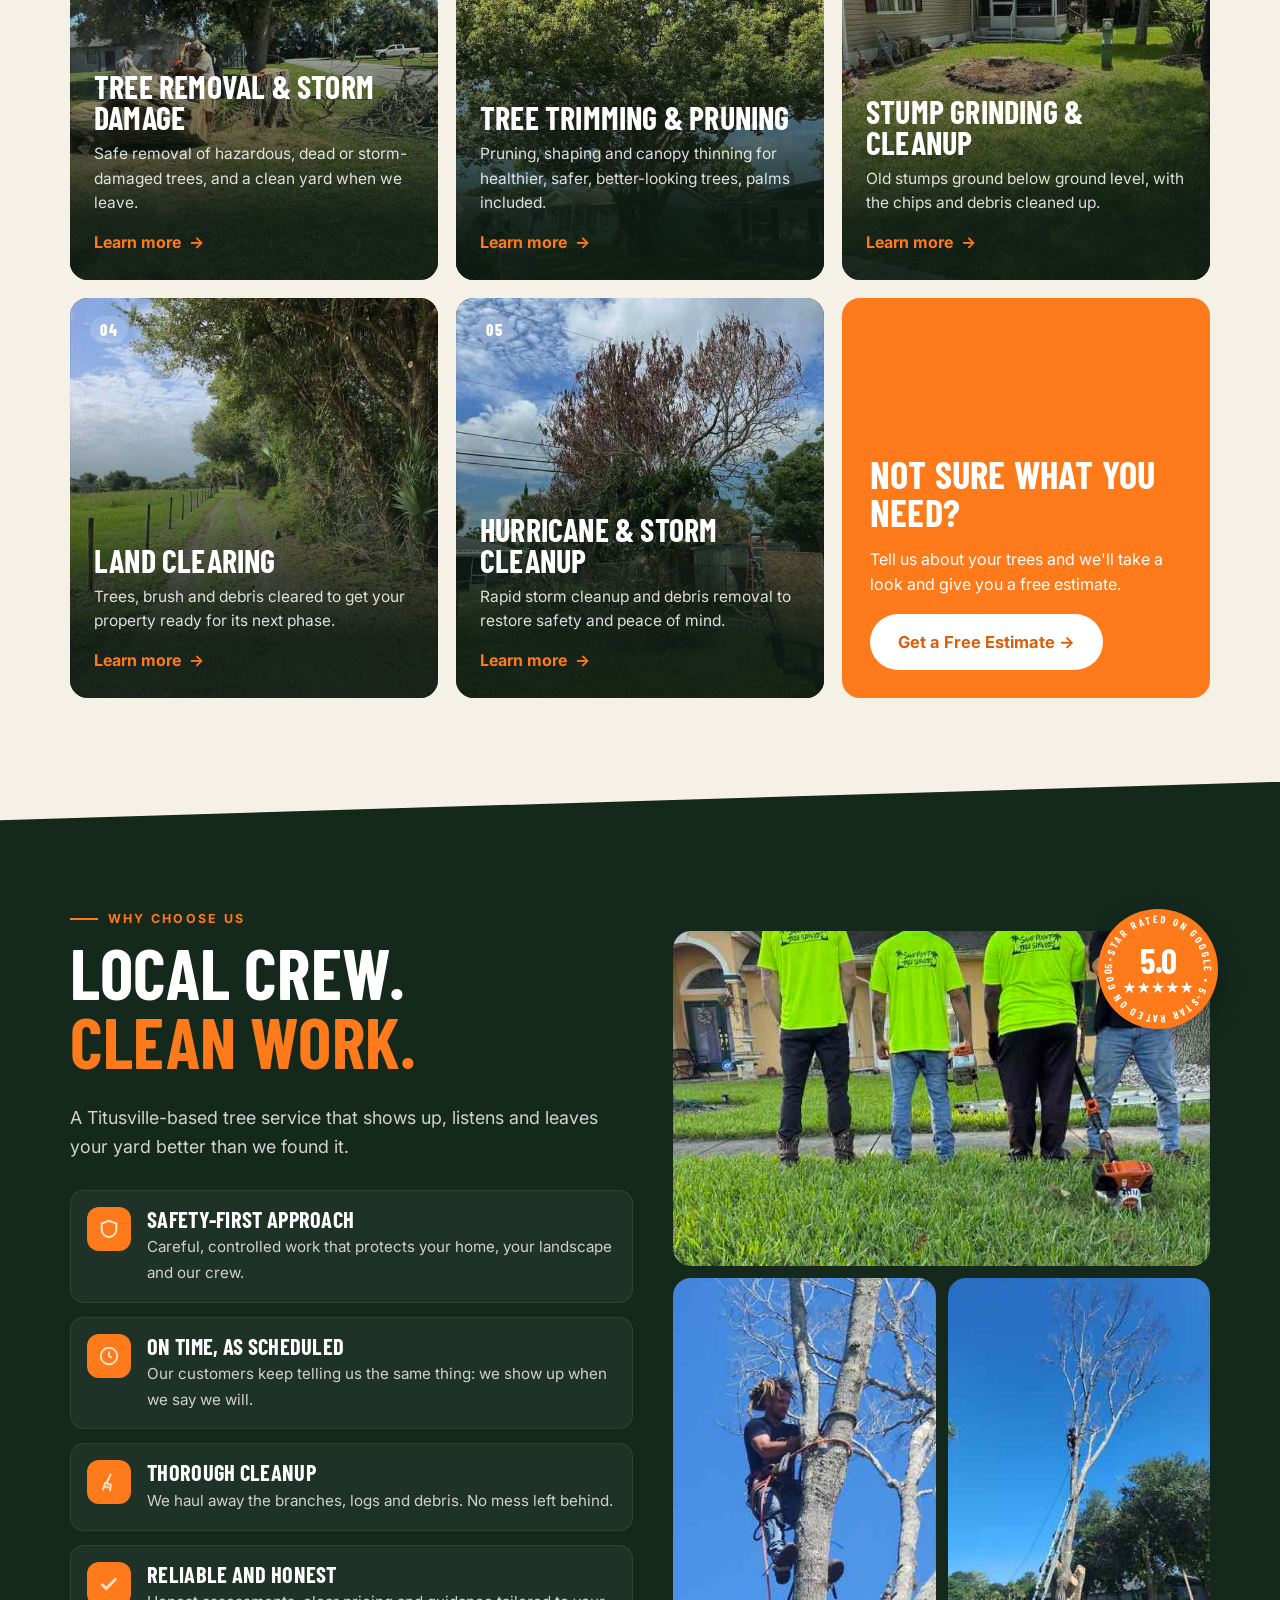
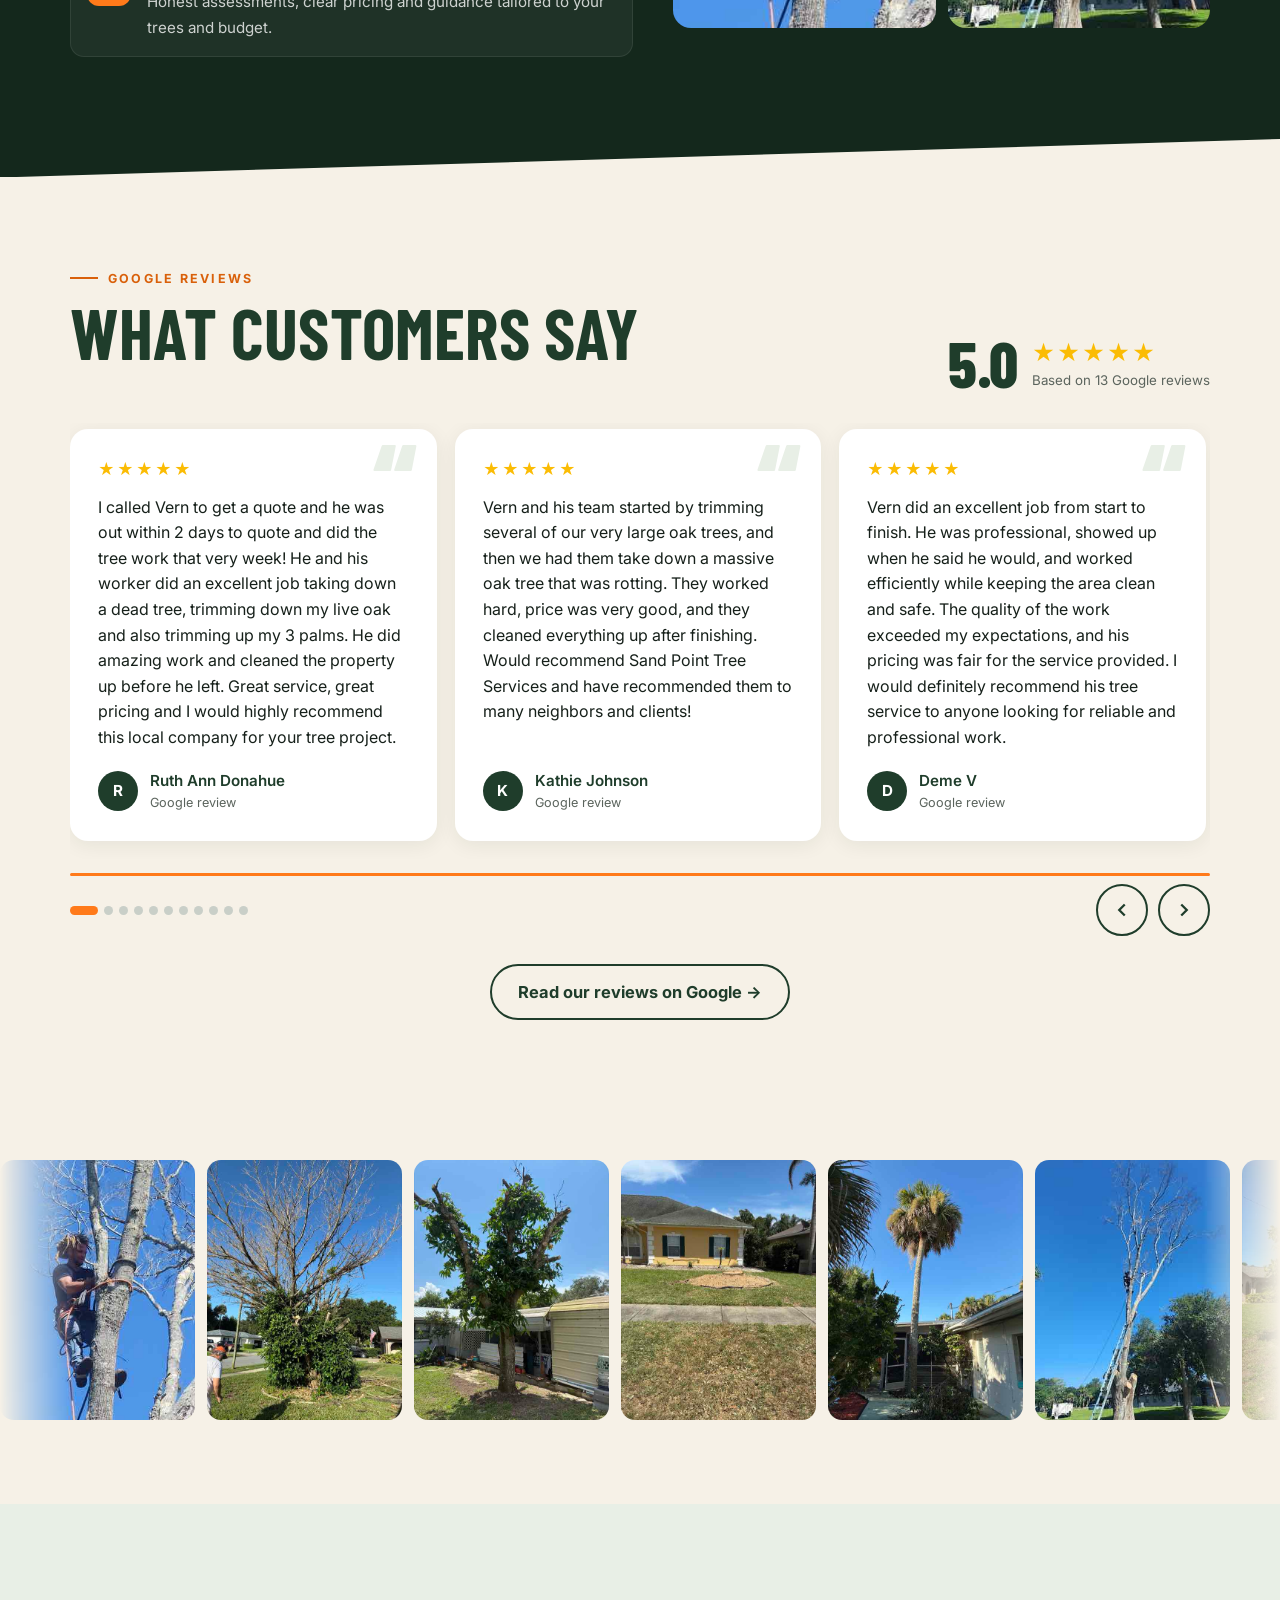
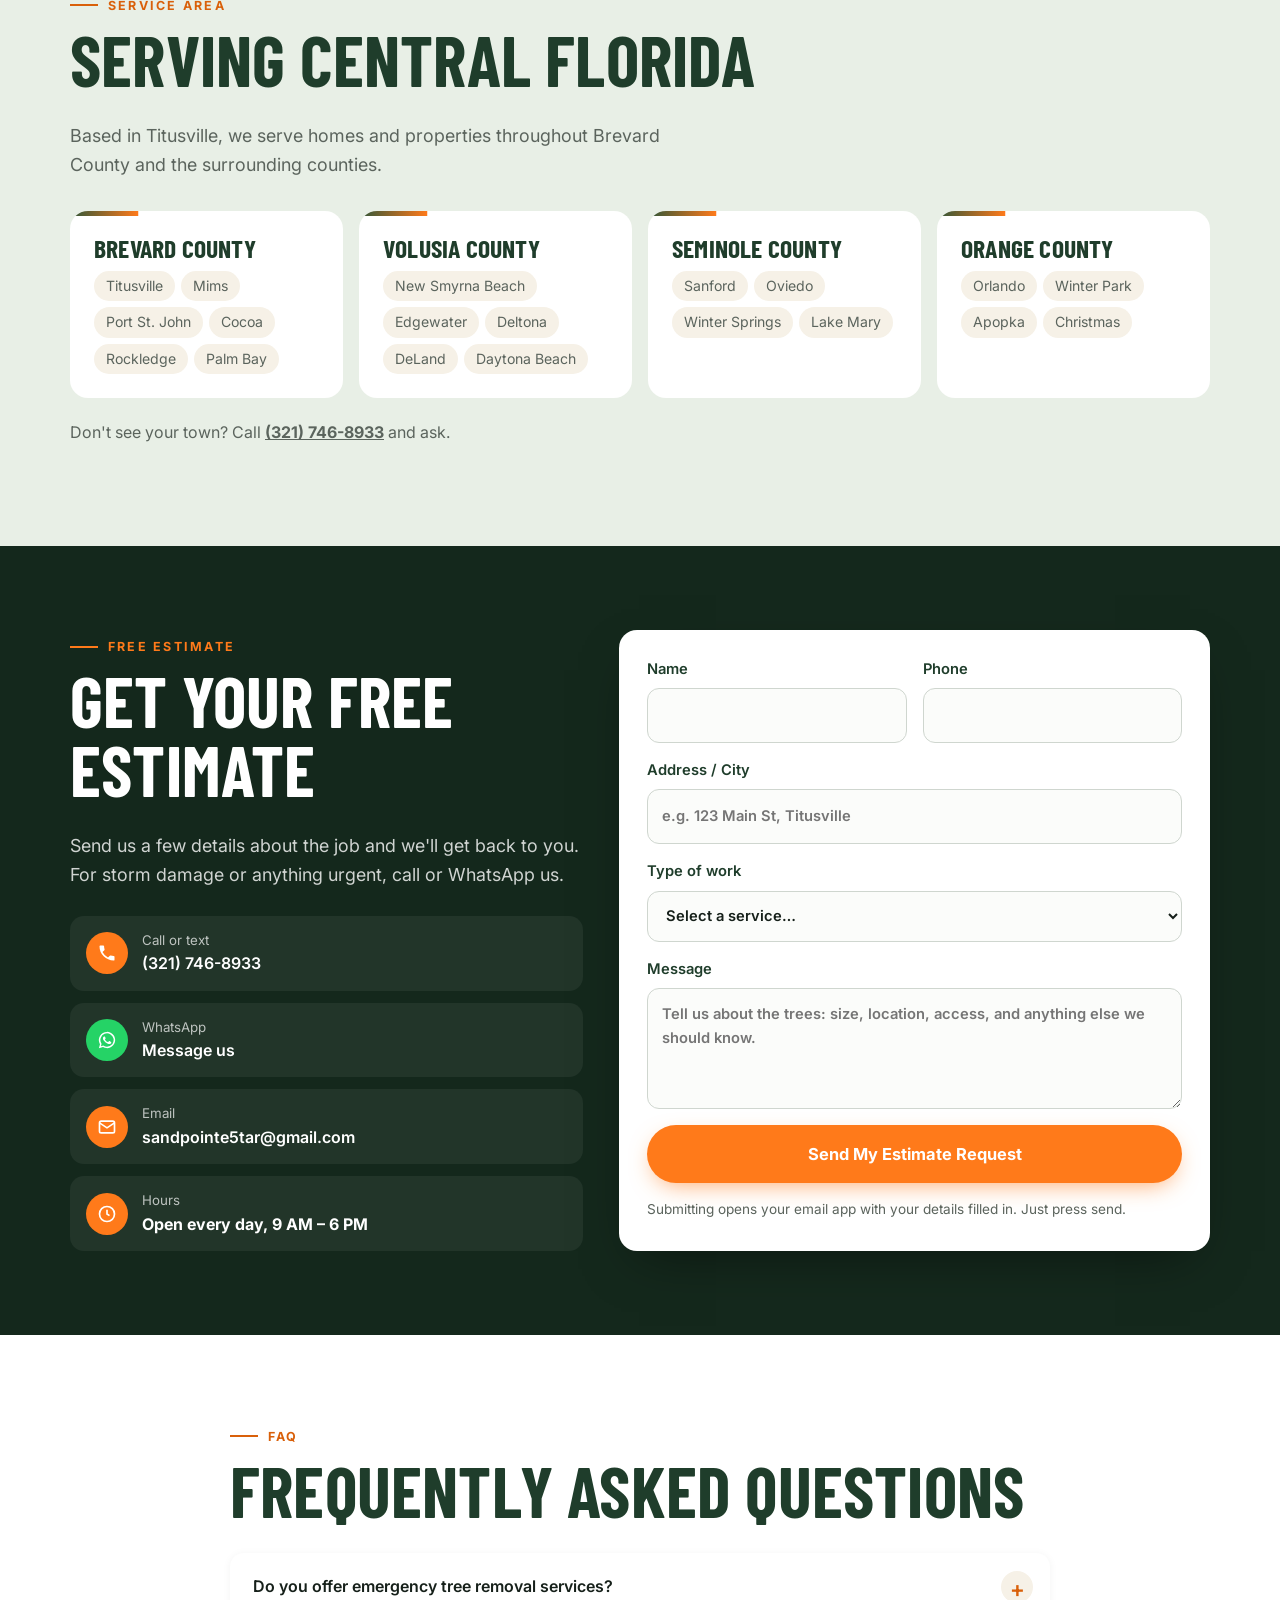
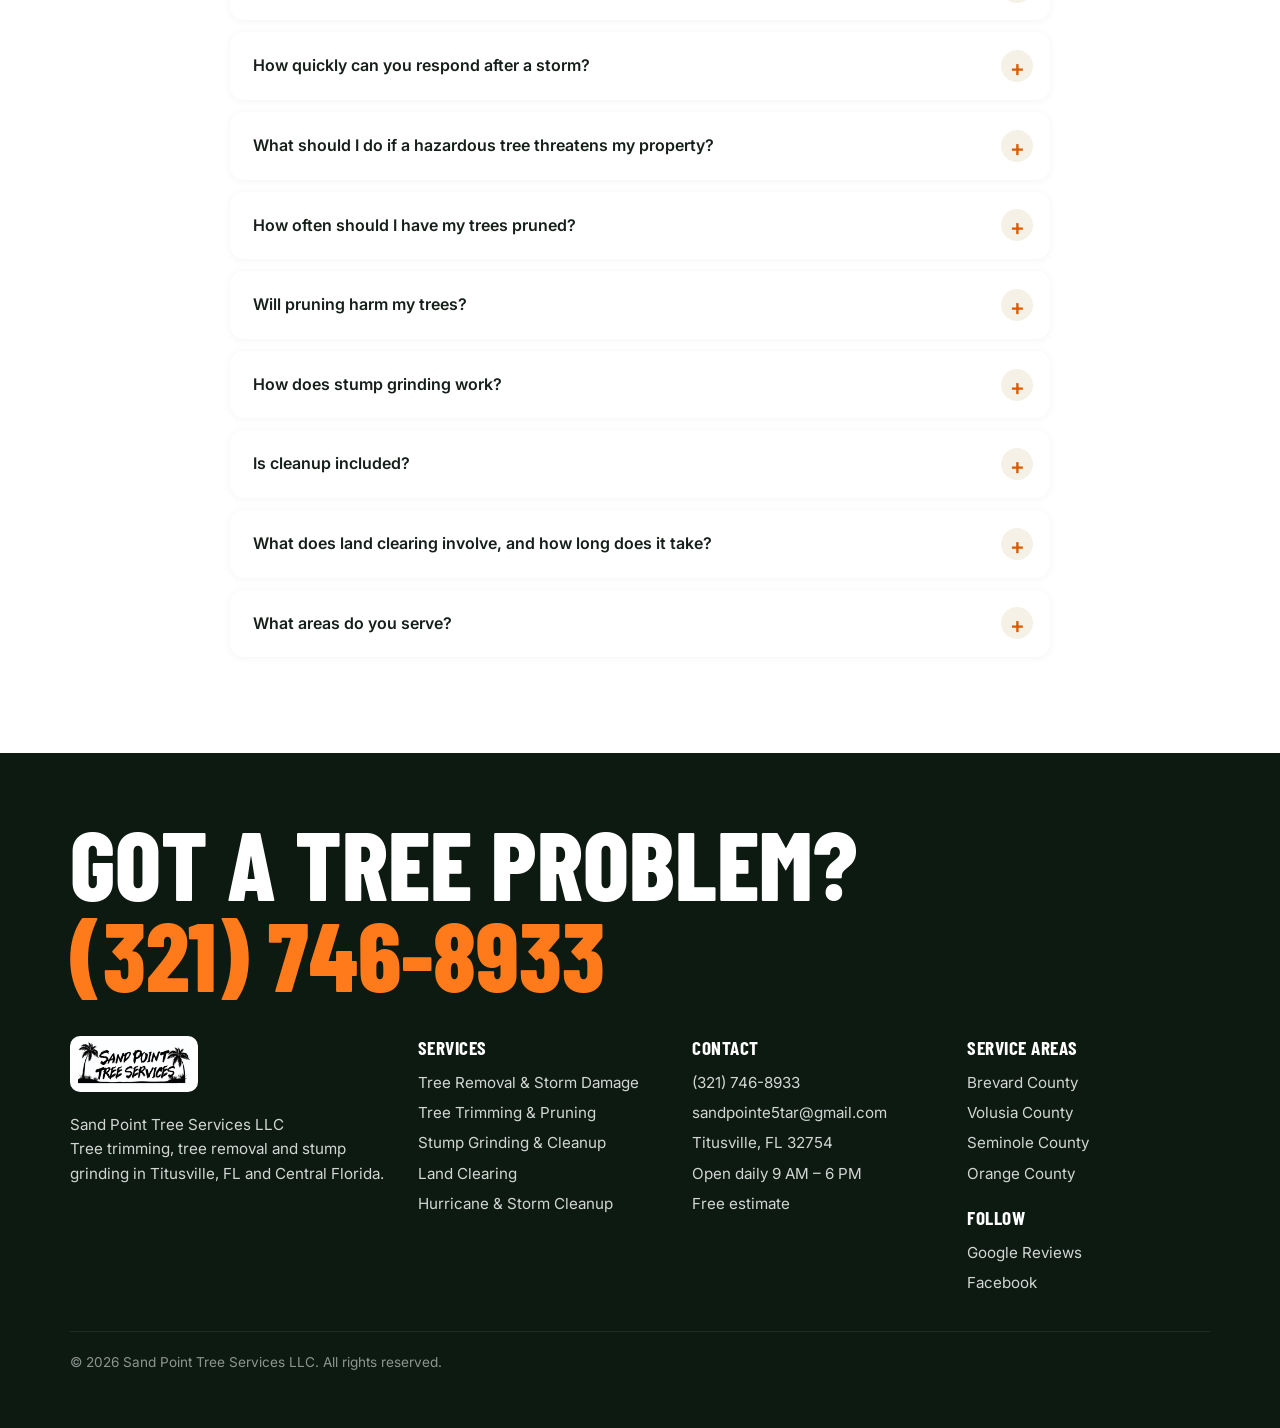
==== commit 82dedea3: "Redesign: chainsaw intro, review carousel, WhatsApp button, service pages Co-Authored-By: Claude Opu" ====
--- a/index.html
+++ b/index.html
@@ -2,288 +2,133 @@
 <html lang="en">
 <head>
 <meta charset="utf-8">
-<meta name="viewport" content="width=device-width, initial-scale=1">
+<meta name="viewport" content="width=device-width, initial-scale=1, viewport-fit=cover">
 <title>Tree Service Titusville FL | Sand Point Tree Services LLC</title>
 <meta name="description" content="Tree Service Titusville FL – Sand Point Tree Services LLC offers tree trimming, tree removal, stump grinding, land clearing and storm cleanup across Brevard, Volusia, Seminole and Orange counties. Call (321) 746-8933.">
-<meta property="og:title" content="Sand Point Tree Services LLC – Tree Service Titusville FL">
-<meta property="og:description" content="Tree trimming, tree removal, stump grinding and storm cleanup in Titusville and Central Florida. Rated 5.0 on Google.">
+<link rel="canonical" href="https://revupag.github.io/sandpoint-tree-services/">
+<meta property="og:title" content="Tree Service Titusville FL | Sand Point Tree Services LLC">
+<meta property="og:description" content="Tree Service Titusville FL – Sand Point Tree Services LLC offers tree trimming, tree removal, stump grinding, land clearing and storm cleanup across Brevard, Volusia, Seminole and Orange counties. Call (321) 746-8933.">
 <meta property="og:type" content="website">
-<meta property="og:image" content="img/hero.jpg">
-<meta name="theme-color" content="#1f3d2b">
+<meta property="og:url" content="https://revupag.github.io/sandpoint-tree-services/">
+<meta property="og:image" content="https://revupag.github.io/sandpoint-tree-services/img/hero.jpg">
+<meta name="theme-color" content="#14281c">
 <link rel="icon" href="img/logo.jpg">
 <link rel="preconnect" href="https://fonts.googleapis.com">
 <link rel="preconnect" href="https://fonts.gstatic.com" crossorigin>
-<link href="https://fonts.googleapis.com/css2?family=Barlow+Condensed:wght@600;700;800&family=Inter:wght@400;500;600&display=swap" rel="stylesheet">
+<link href="https://fonts.googleapis.com/css2?family=Barlow+Condensed:wght@600;700;800&family=Inter:wght@400;500;600;700&display=swap" rel="stylesheet">
+<link rel="stylesheet" href="style.css">
 <link rel="preload" as="image" href="img/hero.jpg">
-<script type="application/ld+json">
-{
-  "@context": "https://schema.org",
-  "@type": ["LocalBusiness", "TreeService"],
-  "name": "Sand Point Tree Services LLC",
-  "image": "img/hero.jpg",
-  "logo": "img/logo.jpg",
-  "telephone": "+1-321-746-8933",
-  "email": "sandpointe5tar@gmail.com",
-  "url": "https://sandpointtreeservices.com/",
-  "address": {
-    "@type": "PostalAddress",
-    "addressLocality": "Titusville",
-    "addressRegion": "FL",
-    "postalCode": "32754",
-    "addressCountry": "US"
-  },
-  "areaServed": [
-    {"@type": "AdministrativeArea", "name": "Brevard County, FL"},
-    {"@type": "AdministrativeArea", "name": "Volusia County, FL"},
-    {"@type": "AdministrativeArea", "name": "Seminole County, FL"},
-    {"@type": "AdministrativeArea", "name": "Orange County, FL"}
-  ],
-  "openingHoursSpecification": [{
-    "@type": "OpeningHoursSpecification",
-    "dayOfWeek": ["Monday","Tuesday","Wednesday","Thursday","Friday","Saturday","Sunday"],
-    "opens": "09:00",
-    "closes": "18:00"
-  }],
-  "aggregateRating": {"@type": "AggregateRating", "ratingValue": "5.0", "reviewCount": "13"},
-  "sameAs": [
-    "https://www.google.com/maps/place/data=!4m2!3m1!1s0x2f2010b05a15b7ad:0xd5bb09c6d27dcad5",
-    "https://www.facebook.com/profile.php?id=61575041909936"
-  ],
-  "makesOffer": [
-    {"@type": "Offer", "itemOffered": {"@type": "Service", "name": "Tree Removal and Storm Damage"}},
-    {"@type": "Offer", "itemOffered": {"@type": "Service", "name": "Tree Trimming, Pruning and Canopy Care"}},
-    {"@type": "Offer", "itemOffered": {"@type": "Service", "name": "Stump Grinding and Site Cleanup"}},
-    {"@type": "Offer", "itemOffered": {"@type": "Service", "name": "Land Clearing"}},
-    {"@type": "Offer", "itemOffered": {"@type": "Service", "name": "Hurricane and Storm Cleanup"}}
-  ]
-}
-</script>
-<style>
-:root{
-  --green-900:#14281c; --green-800:#1f3d2b; --green-700:#2b5539; --green-100:#e8efe6;
-  --sand:#f6f1e7; --sand-300:#e6d9bf; --orange:#e8742a; --orange-700:#c95c17;
-  --ink:#1b1f1c; --muted:#5b645d; --white:#fff; --radius:14px;
-  --display:"Barlow Condensed",system-ui,sans-serif; --body:"Inter",system-ui,-apple-system,"Segoe UI",sans-serif;
-}
-*{box-sizing:border-box}
-html{scroll-behavior:smooth;scroll-padding-top:72px}
-body{margin:0;font:16px/1.6 var(--body);color:var(--ink);background:var(--sand)}
-img{max-width:100%;display:block}
-a{color:inherit}
-h1,h2,h3{font-family:var(--display);line-height:1.02;margin:0 0 .4em;letter-spacing:.2px}
-h2{font-size:clamp(2.1rem,6vw,3.3rem);text-transform:uppercase;color:var(--green-800)}
-h3{font-size:1.6rem;text-transform:uppercase}
-p{margin:0 0 1em}
-.wrap{max-width:1160px;margin:0 auto;padding:0 20px}
-section{padding:72px 0}
-.eyebrow{display:inline-block;font:600 .8rem var(--body);letter-spacing:.14em;text-transform:uppercase;color:var(--orange-700);margin-bottom:10px}
-.lead{font-size:1.1rem;color:var(--muted);max-width:640px}
-.btn{display:inline-flex;align-items:center;justify-content:center;gap:8px;padding:15px 24px;border-radius:999px;font:700 1.05rem var(--body);text-decoration:none;border:2px solid transparent;cursor:pointer;transition:transform .15s,background .15s}
-.btn:active{transform:scale(.97)}
-.btn-orange{background:var(--orange);color:#fff}
-.btn-orange:hover{background:var(--orange-700)}
-.btn-ghost{border-color:rgba(255,255,255,.85);color:#fff}
-.btn-ghost:hover{background:rgba(255,255,255,.12)}
-.btn svg{width:20px;height:20px;flex:none}
-
-/* header */
-header{position:sticky;top:0;z-index:50;background:#fff;box-shadow:0 1px 0 rgba(0,0,0,.08)}
-.nav{display:flex;align-items:center;justify-content:space-between;height:64px;gap:12px}
-.nav img{height:44px;width:auto}
-.nav ul{display:none;list-style:none;margin:0;padding:0;gap:26px;font-weight:500}
-.nav ul a{text-decoration:none}
-.nav ul a:hover{color:var(--orange-700)}
-.nav .btn{padding:10px 16px;font-size:.95rem}
-@media(min-width:900px){.nav ul{display:flex}}
-
-/* hero */
-.hero{position:relative;color:#fff;padding:0;min-height:88vh;display:flex;align-items:flex-end;background:var(--green-900)}
-.hero img{position:absolute;inset:0;width:100%;height:100%;object-fit:cover;object-position:50% 40%}
-.hero::after{content:"";position:absolute;inset:0;background:linear-gradient(180deg,rgba(20,40,28,.25) 0%,rgba(20,40,28,.55) 45%,rgba(20,40,28,.95) 100%)}
-.hero .wrap{position:relative;z-index:1;padding-top:120px;padding-bottom:56px;width:100%}
-.hero h1{font-size:clamp(2.8rem,10vw,5.6rem);text-transform:uppercase;max-width:900px}
-.hero h1 span{color:var(--sand-300)}
-.hero p{font-size:1.15rem;max-width:560px;opacity:.95}
-.cta-row{display:flex;flex-wrap:wrap;gap:12px;margin-top:22px}
-.cta-row .btn{flex:1 1 220px}
-@media(min-width:600px){.cta-row .btn{flex:0 0 auto}}
-.rating-pill{display:inline-flex;align-items:center;gap:8px;background:rgba(255,255,255,.14);backdrop-filter:blur(6px);padding:7px 14px;border-radius:999px;font-weight:600;font-size:.95rem;margin-bottom:18px;text-decoration:none}
-.stars{color:#fbbc04;letter-spacing:2px}
-
-/* services */
-.grid{display:grid;gap:20px}
-@media(min-width:700px){.grid-2{grid-template-columns:1fr 1fr}.grid-3{grid-template-columns:repeat(2,1fr)}}
-@media(min-width:1000px){.grid-3{grid-template-columns:repeat(3,1fr)}}
-.card{background:#fff;border-radius:var(--radius);overflow:hidden;box-shadow:0 2px 14px rgba(20,40,28,.07);display:flex;flex-direction:column}
-.card img{aspect-ratio:4/3;object-fit:cover;width:100%}
-.card div{padding:20px 22px 24px}
-.card h3{color:var(--green-800);margin-bottom:.3em}
-.card p{color:var(--muted);margin:0}
-.svc-cta{background:var(--green-800);color:#fff;justify-content:center;padding:28px}
-.svc-cta h3{color:#fff}
-.svc-cta p{color:rgba(255,255,255,.85);margin-bottom:18px}
-
-/* why */
-.why{background:var(--green-800);color:#fff}
-.why h2{color:#fff}
-.why .lead{color:rgba(255,255,255,.8)}
-.why-grid{display:grid;gap:36px;align-items:center}
-@media(min-width:900px){.why-grid{grid-template-columns:1.1fr 1fr}}
-.why-list{list-style:none;padding:0;margin:26px 0 0;display:grid;gap:18px}
-.why-list li{display:flex;gap:14px}
-.why-list svg{flex:none;width:28px;height:28px;color:var(--orange)}
-.why-list strong{display:block;font-family:var(--display);font-size:1.35rem;text-transform:uppercase;letter-spacing:.3px}
-.why-list span{color:rgba(255,255,255,.8)}
-.why-photos{display:grid;grid-template-columns:1fr 1fr;gap:12px}
-.why-photos img{border-radius:var(--radius);object-fit:cover;width:100%;height:100%}
-.why-photos img:first-child{grid-column:1/-1;aspect-ratio:16/10}
-.why-photos img:not(:first-child){aspect-ratio:3/4}
-
-/* reviews */
-.rev-head{display:flex;flex-wrap:wrap;align-items:flex-end;justify-content:space-between;gap:20px;margin-bottom:30px}
-.score{display:flex;align-items:center;gap:14px}
-.score b{font:800 3.6rem/1 var(--display);color:var(--green-800)}
-.score .stars{font-size:1.4rem}
-.score small{display:block;color:var(--muted)}
-.reviews{columns:1;column-gap:20px}
-@media(min-width:700px){.reviews{columns:2}}
-@media(min-width:1000px){.reviews{columns:3}}
-.review{break-inside:avoid;background:#fff;border-radius:var(--radius);padding:22px;margin:0 0 20px;box-shadow:0 2px 14px rgba(20,40,28,.06)}
-.review blockquote{margin:10px 0 14px;font-size:.98rem}
-.review figcaption{font-weight:600;color:var(--green-800);font-size:.92rem}
-.review figcaption span{color:var(--muted);font-weight:400}
-.btn-outline{border-color:var(--green-800);color:var(--green-800)}
-.btn-outline:hover{background:var(--green-800);color:#fff}
-
-/* gallery */
-.gallery{display:grid;grid-template-columns:repeat(2,1fr);gap:10px;margin-top:28px}
-@media(min-width:800px){.gallery{grid-template-columns:repeat(4,1fr)}}
-.gallery img{border-radius:10px;aspect-ratio:3/4;object-fit:cover;width:100%}
-
-/* area */
-.area{background:var(--green-100)}
-.counties{display:grid;gap:16px;margin-top:28px}
-@media(min-width:700px){.counties{grid-template-columns:repeat(2,1fr)}}
-@media(min-width:1000px){.counties{grid-template-columns:repeat(4,1fr)}}
-.county{background:#fff;border-radius:var(--radius);padding:22px;border-top:5px solid var(--green-700)}
-.county h3{font-size:1.45rem;color:var(--green-800)}
-.county ul{margin:0;padding:0;list-style:none;color:var(--muted);display:grid;gap:4px}
-.county li::before{content:"› ";color:var(--orange)}
-
-/* estimate */
-.estimate-grid{display:grid;gap:36px}
-@media(min-width:900px){.estimate-grid{grid-template-columns:1fr 1.15fr}}
-.contact-list{list-style:none;padding:0;margin:24px 0 0;display:grid;gap:14px}
-.contact-list a{font-weight:600;text-decoration:none;color:var(--green-800)}
-.contact-list small{display:block;color:var(--muted)}
-form{background:#fff;border-radius:var(--radius);padding:26px;box-shadow:0 4px 24px rgba(20,40,28,.08);display:grid;gap:16px}
-@media(min-width:600px){form .two{display:grid;grid-template-columns:1fr 1fr;gap:16px}}
-form .two{display:grid;gap:16px}
-label{display:grid;gap:6px;font-weight:600;font-size:.92rem;color:var(--green-800)}
-input,select,textarea{font:inherit;padding:13px 14px;border:1.5px solid #cfd6cf;border-radius:10px;background:#fbfcfa;width:100%;color:var(--ink)}
-input:focus,select:focus,textarea:focus{outline:none;border-color:var(--green-700);box-shadow:0 0 0 3px rgba(43,85,57,.15)}
-textarea{min-height:120px;resize:vertical}
-.form-note{font-size:.85rem;color:var(--muted);margin:0}
-
-/* faq */
-.faq{max-width:820px}
-details{background:#fff;border-radius:12px;margin-bottom:12px;box-shadow:0 1px 8px rgba(20,40,28,.05)}
-summary{cursor:pointer;list-style:none;padding:18px 52px 18px 20px;font-weight:600;position:relative}
-summary::-webkit-details-marker{display:none}
-summary::after{content:"+";position:absolute;right:20px;top:50%;transform:translateY(-50%);font-size:1.5rem;color:var(--orange);transition:transform .2s}
-details[open] summary::after{transform:translateY(-50%) rotate(45deg)}
-details p{padding:0 20px 18px;margin:0;color:var(--muted)}
-
-/* footer */
-footer{background:var(--green-900);color:rgba(255,255,255,.85);padding:56px 0 110px;font-size:.95rem}
-@media(min-width:900px){footer{padding-bottom:40px}}
-.foot-grid{display:grid;gap:32px}
-@media(min-width:800px){.foot-grid{grid-template-columns:1.3fr 1fr 1fr 1fr}}
-footer h4{font:700 1.2rem var(--display);text-transform:uppercase;color:#fff;margin:0 0 12px;letter-spacing:.5px}
-footer ul{list-style:none;padding:0;margin:0;display:grid;gap:6px}
-footer a{text-decoration:none}
-footer a:hover{color:#fff;text-decoration:underline}
-.foot-logo{background:#fff;border-radius:10px;padding:8px 12px;display:inline-block;margin-bottom:14px}
-.foot-logo img{height:48px;width:auto}
-.copy{border-top:1px solid rgba(255,255,255,.15);margin-top:36px;padding-top:20px;font-size:.85rem;opacity:.7}
-
-/* mobile call bar */
-.callbar{position:fixed;left:0;right:0;bottom:0;z-index:60;display:grid;grid-template-columns:1fr 1fr;gap:8px;padding:10px 12px calc(10px + env(safe-area-inset-bottom));background:rgba(255,255,255,.96);box-shadow:0 -2px 14px rgba(0,0,0,.12)}
-.callbar .btn{padding:12px 10px;font-size:.98rem}
-.callbar .btn-green{background:var(--green-800);color:#fff}
-@media(min-width:900px){.callbar{display:none}}
-@media(prefers-reduced-motion:reduce){html{scroll-behavior:auto}.btn{transition:none}}
-</style>
+<script>try{var q=location.search.indexOf('intro')>-1;if(q||(!matchMedia('(prefers-reduced-motion: reduce)').matches&&!sessionStorage.getItem('introSeen')))document.documentElement.classList.add('intro')}catch(e){}</script>
+<script type="application/ld+json">{"@context": "https://schema.org", "@type": ["LocalBusiness", "TreeService"], "@id": "https://revupag.github.io/sandpoint-tree-services/#business", "name": "Sand Point Tree Services LLC", "url": "https://revupag.github.io/sandpoint-tree-services/", "image": "https://revupag.github.io/sandpoint-tree-services/img/hero.jpg", "logo": "https://revupag.github.io/sandpoint-tree-services/img/logo.jpg", "telephone": "+1-321-746-8933", "email": "sandpointe5tar@gmail.com", "address": {"@type": "PostalAddress", "addressLocality": "Titusville", "addressRegion": "FL", "postalCode": "32754", "addressCountry": "US"}, "areaServed": [{"@type": "AdministrativeArea", "name": "Brevard County, FL"}, {"@type": "AdministrativeArea", "name": "Volusia County, FL"}, {"@type": "AdministrativeArea", "name": "Seminole County, FL"}, {"@type": "AdministrativeArea", "name": "Orange County, FL"}], "openingHoursSpecification": [{"@type": "OpeningHoursSpecification", "dayOfWeek": ["Monday", "Tuesday", "Wednesday", "Thursday", "Friday", "Saturday", "Sunday"], "opens": "09:00", "closes": "18:00"}], "aggregateRating": {"@type": "AggregateRating", "ratingValue": "5.0", "reviewCount": "13"}, "sameAs": ["https://www.google.com/maps/place/data=!4m2!3m1!1s0x2f2010b05a15b7ad:0xd5bb09c6d27dcad5", "https://www.facebook.com/profile.php?id=61575041909936"], "hasOfferCatalog": {"@type": "OfferCatalog", "name": "Tree services", "itemListElement": [{"@type": "Offer", "itemOffered": {"@type": "Service", "name": "Tree Removal & Storm Damage", "url": "https://revupag.github.io/sandpoint-tree-services/services/tree-removal.html"}}, {"@type": "Offer", "itemOffered": {"@type": "Service", "name": "Tree Trimming & Pruning", "url": "https://revupag.github.io/sandpoint-tree-services/services/tree-trimming.html"}}, {"@type": "Offer", "itemOffered": {"@type": "Service", "name": "Stump Grinding & Cleanup", "url": "https://revupag.github.io/sandpoint-tree-services/services/stump-grinding.html"}}, {"@type": "Offer", "itemOffered": {"@type": "Service", "name": "Land Clearing", "url": "https://revupag.github.io/sandpoint-tree-services/services/land-clearing.html"}}, {"@type": "Offer", "itemOffered": {"@type": "Service", "name": "Hurricane & Storm Cleanup", "url": "https://revupag.github.io/sandpoint-tree-services/services/storm-cleanup.html"}}]}}</script>
+<script type="application/ld+json">{"@context": "https://schema.org", "@type": "FAQPage", "mainEntity": [{"@type": "Question", "name": "Do you offer emergency tree removal services?", "acceptedAnswer": {"@type": "Answer", "text": "Yes, we provide emergency tree removal and storm damage response to protect your property promptly."}}, {"@type": "Question", "name": "How quickly can you respond after a storm?", "acceptedAnswer": {"@type": "Answer", "text": "We prioritize emergency calls and aim to respond as soon as possible to assess and address storm-related hazards."}}, {"@type": "Question", "name": "What should I do if a hazardous tree threatens my property?", "acceptedAnswer": {"@type": "Answer", "text": "Contact us immediately for a thorough assessment. We can recommend safe removal or mitigation measures."}}, {"@type": "Question", "name": "How often should I have my trees pruned?", "acceptedAnswer": {"@type": "Answer", "text": "It depends on the tree species and growth rate. Generally, annual or bi-annual pruning helps maintain optimal health."}}, {"@type": "Question", "name": "Will pruning harm my trees?", "acceptedAnswer": {"@type": "Answer", "text": "When done correctly by experienced arborists, pruning promotes healthy growth and does not harm your trees."}}, {"@type": "Question", "name": "How does stump grinding work?", "acceptedAnswer": {"@type": "Answer", "text": "We use specialized equipment to grind the remaining stump below ground level, eliminating tripping hazards and preparing the area for replanting or construction."}}, {"@type": "Question", "name": "Is cleanup included?", "acceptedAnswer": {"@type": "Answer", "text": "Yes. Stump grinding includes removal of the debris and wood chips, and after tree removal or land clearing we clean up so your property is ready for its next use."}}, {"@type": "Question", "name": "What does land clearing involve, and how long does it take?", "acceptedAnswer": {"@type": "Answer", "text": "Land clearing includes removing trees, brush and debris to prepare the land for construction or landscaping. It depends on the size and complexity of the site, but generally ranges from a few days to a week."}}, {"@type": "Question", "name": "What areas do you serve?", "acceptedAnswer": {"@type": "Answer", "text": "We're based in Titusville and serve Brevard County, including Mims, Port St. John, Cocoa, Rockledge and Palm Bay, as well as Volusia, Seminole and Orange counties."}}]}</script>
 </head>
 <body>
-
 <header>
   <nav class="wrap nav" aria-label="Main">
-    <a href="#top"><img src="img/logo.jpg" alt="Sand Point Tree Services logo" width="104" height="44"></a>
-    <ul>
-      <li><a href="#services">Services</a></li>
-      <li><a href="#why">Why Us</a></li>
-      <li><a href="#reviews">Reviews</a></li>
-      <li><a href="#area">Service Area</a></li>
-      <li><a href="#faq">FAQ</a></li>
-    </ul>
-    <a class="btn btn-orange" href="tel:+13217468933">
-      <svg viewBox="0 0 24 24" fill="currentColor" aria-hidden="true"><path d="M6.6 10.8a15.1 15.1 0 0 0 6.6 6.6l2.2-2.2a1 1 0 0 1 1-.25 11.4 11.4 0 0 0 3.6.57 1 1 0 0 1 1 1V20a1 1 0 0 1-1 1A17 17 0 0 1 3 4a1 1 0 0 1 1-1h3.5a1 1 0 0 1 1 1c0 1.25.2 2.45.57 3.57a1 1 0 0 1-.25 1L6.6 10.8z"/></svg>
-      (321) 746-8933
-    </a>
+    <a class="logo" href="index.html"><img src="img/logo.jpg" alt="Sand Point Tree Services logo" width="94" height="40"></a>
+    <div class="menu">
+      <ul>
+        <li class="has-sub"><a href="#services">Services ▾</a><ul class="sub"><li><a href="services/tree-removal.html">Tree Removal &amp; Storm Damage</a></li><li><a href="services/tree-trimming.html">Tree Trimming &amp; Pruning</a></li><li><a href="services/stump-grinding.html">Stump Grinding &amp; Cleanup</a></li><li><a href="services/land-clearing.html">Land Clearing</a></li><li><a href="services/storm-cleanup.html">Hurricane &amp; Storm Cleanup</a></li></ul></li>
+        <li><a href="#why">Why Us</a></li>
+        <li><a href="#reviews">Reviews</a></li>
+        <li><a href="#area">Service Area</a></li>
+        <li><a href="#faq">FAQ</a></li>
+      </ul>
+      <a class="btn btn-orange call-btn" href="tel:+13217468933"><svg viewBox="0 0 24 24" fill="currentColor" aria-hidden="true"><path d="M6.6 10.8a15.1 15.1 0 0 0 6.6 6.6l2.2-2.2a1 1 0 0 1 1-.25 11.4 11.4 0 0 0 3.6.57 1 1 0 0 1 1 1V20a1 1 0 0 1-1 1A17 17 0 0 1 3 4a1 1 0 0 1 1-1h3.5a1 1 0 0 1 1 1c0 1.25.2 2.45.57 3.57a1 1 0 0 1-.25 1L6.6 10.8z"/></svg> (321) 746-8933</a>
+      <button class="burger" data-drawer aria-label="Open menu"><svg viewBox="0 0 24 24" fill="none" stroke="currentColor" stroke-width="2.5" aria-hidden="true"><path d="M4 7h16M4 12h16M4 17h16"/></svg></button>
+    </div>
   </nav>
 </header>
-
-<main id="top">
+<div class="drawer" id="drawer">
+  <button class="close" data-drawer aria-label="Close menu">×</button>
+  <a href="index.html">Home</a>
+  <a href="#services">Services</a>
+  <div class="small"><a href="services/tree-removal.html">Tree Removal &amp; Storm Damage</a><a href="services/tree-trimming.html">Tree Trimming &amp; Pruning</a><a href="services/stump-grinding.html">Stump Grinding &amp; Cleanup</a><a href="services/land-clearing.html">Land Clearing</a><a href="services/storm-cleanup.html">Hurricane &amp; Storm Cleanup</a></div>
+  <a href="#why">Why Us</a>
+  <a href="#reviews">Reviews</a>
+  <a href="#area">Service Area</a>
+  <a href="#faq">FAQ</a>
+  <a href="#estimate" style="color:var(--orange)">Free Estimate</a>
+  <p style="margin-top:24px"><a class="btn btn-orange" style="font-size:1.1rem;display:inline-flex" href="tel:+13217468933"><svg viewBox="0 0 24 24" fill="currentColor" aria-hidden="true"><path d="M6.6 10.8a15.1 15.1 0 0 0 6.6 6.6l2.2-2.2a1 1 0 0 1 1-.25 11.4 11.4 0 0 0 3.6.57 1 1 0 0 1 1 1V20a1 1 0 0 1-1 1A17 17 0 0 1 3 4a1 1 0 0 1 1-1h3.5a1 1 0 0 1 1 1c0 1.25.2 2.45.57 3.57a1 1 0 0 1-.25 1L6.6 10.8z"/></svg> (321) 746-8933</a></p>
+</div>
+<div id="intro" aria-hidden="true">
+  <div class="half top"><div class="half-in"><div class="intro-brand"><span class="logo"><img src="img/logo.jpg" alt=""></span><p>Tree Service · Titusville, FL</p></div></div></div>
+  <div class="half bot"><div class="half-in"><div class="intro-brand"><span class="logo"><img src="img/logo.jpg" alt=""></span><p>Tree Service · Titusville, FL</p></div></div></div>
+  <div class="cut"></div>
+  <svg class="saw" viewBox="0 0 400 150" aria-hidden="true"><g class="saw-body">
+<path d="M150 60H372a15 15 0 0 1 0 30H150z" fill="#c3cacd" stroke="#6b7479" stroke-width="2"/>
+<path class="chain" d="M150 56H372a19 19 0 0 1 0 38H150" fill="none" stroke="#1d2224" stroke-width="6" stroke-dasharray="6 6"/>
+<circle cx="372" cy="75" r="5" fill="#6b7479"/>
+<rect x="38" y="38" width="128" height="76" rx="18" fill="#ff7a1a"/>
+<rect x="52" y="50" width="74" height="36" rx="7" fill="#d9600a"/>
+<path d="M60 59h58M60 68h58M60 77h58" stroke="#ffb36b" stroke-width="3" stroke-linecap="round"/>
+<path d="M72 40C72 4 152 4 152 40" fill="none" stroke="#1d2224" stroke-width="11" stroke-linecap="round"/>
+<path d="M42 72H14a10 10 0 0 0-10 10v16a10 10 0 0 0 10 10h30" fill="none" stroke="#1d2224" stroke-width="11"/>
+<rect x="148" y="44" width="16" height="62" rx="5" fill="#1d2224"/>
+<text x="102" y="104" text-anchor="middle" font-family="Barlow Condensed,sans-serif" font-weight="800" font-size="13" fill="#fff" letter-spacing="1">SAND POINT</text>
+</g></svg>
+</div>
+<main>
 <section class="hero">
-  <img src="img/hero.jpg" alt="Sand Point Tree Services crew member cutting down a large tree trunk with a chainsaw in a Titusville front yard" fetchpriority="high">
-  <div class="wrap">
-    <a class="rating-pill" href="https://www.google.com/maps/place/data=!4m2!3m1!1s0x2f2010b05a15b7ad:0xd5bb09c6d27dcad5" target="_blank" rel="noopener">
-      <span class="stars" aria-hidden="true">★★★★★</span> 5.0 on Google · 13 reviews
-    </a>
-    <h1>Tree Service in <span>Titusville, FL</span></h1>
-    <p>Tree trimming, tree removal, stump grinding and storm cleanup for homes and properties across Brevard, Volusia, Seminole and Orange counties.</p>
-    <div class="cta-row">
-      <a class="btn btn-orange" href="tel:+13217468933">
-        <svg viewBox="0 0 24 24" fill="currentColor" aria-hidden="true"><path d="M6.6 10.8a15.1 15.1 0 0 0 6.6 6.6l2.2-2.2a1 1 0 0 1 1-.25 11.4 11.4 0 0 0 3.6.57 1 1 0 0 1 1 1V20a1 1 0 0 1-1 1A17 17 0 0 1 3 4a1 1 0 0 1 1-1h3.5a1 1 0 0 1 1 1c0 1.25.2 2.45.57 3.57a1 1 0 0 1-.25 1L6.6 10.8z"/></svg>
-        Call Now
-      </a>
+  <img class="hero-bg" src="img/hero.jpg" alt="Sand Point Tree Services crew member cutting a large tree trunk with a chainsaw in a Titusville front yard" fetchpriority="high">
+  <div class="wrap">
+    <a class="rating-pill fade-up" href="https://www.google.com/maps/place/data=!4m2!3m1!1s0x2f2010b05a15b7ad:0xd5bb09c6d27dcad5" target="_blank" rel="noopener"><span class="stars" aria-hidden="true">★★★★★</span> 5.0 on Google · 13 reviews</a>
+    <h1><span class="line"><span>Tree Service</span></span><span class="line"><span>in <span class="outline">Titusville</span>, FL</span></span></h1>
+    <p class="fade-up">Tree trimming, tree removal, stump grinding and storm cleanup for homes and properties across Brevard, Volusia, Seminole and Orange counties.</p>
+    <div class="cta-row fade-up">
+      <a class="btn btn-orange" href="tel:+13217468933"><svg viewBox="0 0 24 24" fill="currentColor" aria-hidden="true"><path d="M6.6 10.8a15.1 15.1 0 0 0 6.6 6.6l2.2-2.2a1 1 0 0 1 1-.25 11.4 11.4 0 0 0 3.6.57 1 1 0 0 1 1 1V20a1 1 0 0 1-1 1A17 17 0 0 1 3 4a1 1 0 0 1 1-1h3.5a1 1 0 0 1 1 1c0 1.25.2 2.45.57 3.57a1 1 0 0 1-.25 1L6.6 10.8z"/></svg> Call Now</a>
       <a class="btn btn-ghost" href="#estimate">Get a Free Estimate</a>
     </div>
   </div>
+  <span class="scroll-hint">Scroll</span>
+</section>
+<div class="ticker" aria-hidden="true"><div class="ticker-track"><span>Tree Removal</span><span>Tree Trimming</span><span>Palm Trimming</span><span>Stump Grinding</span><span>Land Clearing</span><span>Storm Cleanup</span><span>Titusville, FL</span><span>Tree Removal</span><span>Tree Trimming</span><span>Palm Trimming</span><span>Stump Grinding</span><span>Land Clearing</span><span>Storm Cleanup</span><span>Titusville, FL</span></div></div>
+
+<section style="padding-bottom:0">
+  <div class="wrap stats">
+    <div class="stat reveal"><b><span data-count="5.0">5.0</span>★</b><span>Google rating</span></div>
+    <div class="stat reveal d1"><b data-count="13">13</b><span>Five-star Google reviews</span></div>
+    <div class="stat reveal d2"><b data-count="4">4</b><span>Counties served</span></div>
+    <div class="stat reveal d3"><b data-count="7">7</b><span>Days a week, 9 AM – 6 PM</span></div>
+  </div>
 </section>
 
 <section id="services">
   <div class="wrap">
     <span class="eyebrow">What we do</span>
-    <h2>Our Tree Services</h2>
-    <p class="lead">From a single overgrown oak to a full lot, we handle the work and the cleanup.</p>
-    <div class="grid grid-3" style="margin-top:30px">
-      <article class="card">
-        <img src="img/tree-removal.jpg" alt="Large tree trunk sections and stump left after a tree removal in a residential yard" loading="lazy">
-        <div><h3>Tree Removal &amp; Storm Damage</h3><p>Safe removal of hazardous, dead or storm-damaged trees to protect your home and property.</p></div>
-      </article>
-      <article class="card">
-        <img src="img/tree-pruning.jpg" alt="Freshly trimmed oak tree with a clean, balanced canopy in front of a home" loading="lazy">
-        <div><h3>Tree Trimming &amp; Pruning</h3><p>Pruning, shaping and canopy thinning for healthier, safer, better-looking trees, palms included.</p></div>
-      </article>
-      <article class="card">
+    <h2 class="reveal">Our Tree <span class="hl">Services</span></h2>
+    <p class="lead reveal">From a single overgrown oak to a full lot, we handle the work and the cleanup.</p>
+    <div class="svc-list">
+      <a class="svc reveal d0" href="services/tree-removal.html">
+        <img src="img/tree-removal.jpg" alt="Large tree trunk sections and stump left after a tree removal in a Titusville yard" loading="lazy">
+        <span class="num">01</span>
+        <div class="body"><h3>Tree Removal &amp; Storm Damage</h3><p>Safe removal of hazardous, dead or storm-damaged trees, and a clean yard when we leave.</p><span class="more">Learn more <i>→</i></span></div>
+      </a>
+      <a class="svc reveal d1" href="services/tree-trimming.html">
+        <img src="img/tree-pruning.jpg" alt="Freshly trimmed oak tree with a balanced canopy in front of a Titusville home" loading="lazy">
+        <span class="num">02</span>
+        <div class="body"><h3>Tree Trimming &amp; Pruning</h3><p>Pruning, shaping and canopy thinning for healthier, safer, better-looking trees, palms included.</p><span class="more">Learn more <i>→</i></span></div>
+      </a>
+      <a class="svc reveal d2" href="services/stump-grinding.html">
         <img src="img/stump-grinding.jpg" alt="Ground-down stump area covered in fresh wood mulch in a front lawn" loading="lazy">
-        <div><h3>Stump Grinding &amp; Cleanup</h3><p>Stumps ground below ground level, with debris and wood chips cleaned up so your yard is ready to use.</p></div>
-      </article>
-      <article class="card">
+        <span class="num">03</span>
+        <div class="body"><h3>Stump Grinding &amp; Cleanup</h3><p>Old stumps ground below ground level, with the chips and debris cleaned up.</p><span class="more">Learn more <i>→</i></span></div>
+      </a>
+      <a class="svc reveal d0" href="services/land-clearing.html">
         <img src="img/land-clearing.jpg" alt="Cleared dirt access path along a pasture fence line after brush and tree clearing" loading="lazy">
-        <div><h3>Land Clearing</h3><p>Removal of trees, brush and debris to prepare land for construction or landscaping, with full site cleanup.</p></div>
-      </article>
-      <article class="card">
-        <img src="img/storm-cleanup.jpg" alt="Damaged tree being taken down next to a home, with ladder and cut branches on the ground" loading="lazy">
-        <div><h3>Hurricane &amp; Storm Cleanup</h3><p>Debris removal and hazardous tree removal after hurricanes and severe storms across Brevard County.</p></div>
-      </article>
-      <article class="card svc-cta">
+        <span class="num">04</span>
+        <div class="body"><h3>Land Clearing</h3><p>Trees, brush and debris cleared to get your property ready for its next phase.</p><span class="more">Learn more <i>→</i></span></div>
+      </a>
+      <a class="svc reveal d1" href="services/storm-cleanup.html">
+        <img src="img/storm-cleanup.jpg" alt="Storm-damaged tree being removed next to a home with branches on the ground" loading="lazy">
+        <span class="num">05</span>
+        <div class="body"><h3>Hurricane &amp; Storm Cleanup</h3><p>Rapid storm cleanup and debris removal to restore safety and peace of mind.</p><span class="more">Learn more <i>→</i></span></div>
+      </a>
+      <div class="svc-cta reveal d2">
         <h3>Not sure what you need?</h3>
         <p>Tell us about your trees and we'll take a look and give you a free estimate.</p>
-        <a class="btn btn-orange" href="#estimate">Get a Free Estimate</a>
-      </article>
+        <a class="btn" href="#estimate">Get a Free Estimate →</a>
+      </div>
     </div>
   </div>
 </section>
@@ -291,106 +136,102 @@
 <section class="why" id="why">
   <div class="wrap why-grid">
     <div>
-      <span class="eyebrow" style="color:var(--sand-300)">Why choose us</span>
-      <h2>Local Crew. Clean Work.</h2>
-      <p class="lead">A Titusville-based tree service that shows up, listens and leaves your yard better than we found it.</p>
+      <span class="eyebrow">Why choose us</span>
+      <h2 class="reveal">Local Crew.<br><span class="hl">Clean Work.</span></h2>
+      <p class="lead reveal">A Titusville-based tree service that shows up, listens and leaves your yard better than we found it.</p>
       <ul class="why-list">
-        <li><svg viewBox="0 0 24 24" fill="none" stroke="currentColor" stroke-width="2.4" aria-hidden="true"><path d="M20 6 9 17l-5-5"/></svg><div><strong>Safety-first approach</strong><span>Careful, controlled work that protects your home, your landscape and our team.</span></div></li>
-        <li><svg viewBox="0 0 24 24" fill="none" stroke="currentColor" stroke-width="2.4" aria-hidden="true"><path d="M20 6 9 17l-5-5"/></svg><div><strong>On time, as scheduled</strong><span>Our customers keep telling us the same thing: we show up when we say we will.</span></div></li>
-        <li><svg viewBox="0 0 24 24" fill="none" stroke="currentColor" stroke-width="2.4" aria-hidden="true"><path d="M20 6 9 17l-5-5"/></svg><div><strong>Thorough cleanup</strong><span>We haul away the branches, logs and debris. No mess left behind.</span></div></li>
-        <li><svg viewBox="0 0 24 24" fill="none" stroke="currentColor" stroke-width="2.4" aria-hidden="true"><path d="M20 6 9 17l-5-5"/></svg><div><strong>Reliable and honest</strong><span>Honest assessments, clear pricing and guidance tailored to your trees and budget.</span></div></li>
+<li class="reveal d0"><span class="ico"><svg viewBox="0 0 24 24" fill="none" stroke="currentColor" stroke-width="2.2" aria-hidden="true"><path d="M12 3 4 6v6c0 5 3.5 8 8 9 4.5-1 8-4 8-9V6z"/></svg></span><div><strong>Safety-first approach</strong><span>Careful, controlled work that protects your home, your landscape and our crew.</span></div></li>
+<li class="reveal d1"><span class="ico"><svg viewBox="0 0 24 24" fill="none" stroke="currentColor" stroke-width="2" aria-hidden="true"><circle cx="12" cy="12" r="9"/><path d="M12 7v5l3 2"/></svg></span><div><strong>On time, as scheduled</strong><span>Our customers keep telling us the same thing: we show up when we say we will.</span></div></li>
+<li class="reveal d2"><span class="ico"><svg viewBox="0 0 24 24" fill="none" stroke="currentColor" stroke-width="2.2" aria-hidden="true"><path d="M14 3 9 14M5 21l3-8 6 2-1 7M7 17l2 1M10 16l1 3"/></svg></span><div><strong>Thorough cleanup</strong><span>We haul away the branches, logs and debris. No mess left behind.</span></div></li>
+<li class="reveal d3"><span class="ico"><svg viewBox="0 0 24 24" fill="none" stroke="currentColor" stroke-width="3" aria-hidden="true"><path d="M20 6 9 17l-5-5"/></svg></span><div><strong>Reliable and honest</strong><span>Honest assessments, clear pricing and guidance tailored to your trees and budget.</span></div></li>
       </ul>
     </div>
-    <div class="why-photos">
-      <img src="img/crew.jpg" alt="Sand Point Tree Services crew in matching shirts standing on a client's lawn" loading="lazy" style="object-position:50% 35%">
-      <img src="img/climber.jpg" alt="Climber in safety harness working high in a tree" loading="lazy">
-      <img src="img/climb-ladder.jpg" alt="Climber working at the top of a tall dead tree with a ladder at its base" loading="lazy">
+    <div class="why-photos reveal d1">
+      <img src="img/crew.jpg" alt="Sand Point Tree Services crew in matching shirts on a client's lawn" loading="lazy">
+      <img src="img/climber.jpg" alt="Climber in a safety harness working high in a tree" loading="lazy">
+      <img src="img/climb-ladder.jpg" alt="Climber working at the top of a tall dead tree" loading="lazy">
+      <div class="badge" aria-label="Rated 5.0 on Google">
+        <svg viewBox="0 0 120 120"><defs><path id="c" d="M60 60m-46 0a46 46 0 1 1 92 0a46 46 0 1 1-92 0"/></defs><text font-size="10.5" font-weight="700" fill="#fff" letter-spacing="2.4"><textPath href="#c">5-STAR RATED ON GOOGLE • 5-STAR RATED ON GOOGLE •</textPath></text></svg>
+        <div><b>5.0</b>★★★★★</div>
+      </div>
     </div>
   </div>
 </section>
 
 <section id="reviews">
   <div class="wrap">
-    <div class="rev-head">
-      <div>
-        <span class="eyebrow">Google reviews</span>
-        <h2>What Customers Say</h2>
-      </div>
-      <div class="score">
-        <b>5.0</b>
-        <div><span class="stars" aria-label="5 out of 5 stars">★★★★★</span><small>Based on 13 Google reviews</small></div>
-      </div>
-    </div>
-    <div class="reviews">
-      <figure class="review"><span class="stars" aria-label="5 stars">★★★★★</span><blockquote>I called Vern to get a quote and he was out within 2 days to quote and did the tree work that very week! He and his worker did an excellent job taking down a dead tree, trimming down my live oak and also trimming up my 3 palms. He did amazing work and cleaned the property up before he left. Great service, great pricing and I would highly recommend this local company for your tree project.</blockquote><figcaption>Ruth Ann Donahue <span>· Google review</span></figcaption></figure>
-      <figure class="review"><span class="stars" aria-label="5 stars">★★★★★</span><blockquote>Vern and his team started by trimming several of our very large oak trees, and then we had them take down a massive oak tree that was rotting. They worked hard, price was very good, and they cleaned everything up after finishing. Would recommend Sand Point Tree Services and have recommended them to many neighbors and clients!</blockquote><figcaption>Kathie Johnson <span>· Google review</span></figcaption></figure>
-      <figure class="review"><span class="stars" aria-label="5 stars">★★★★★</span><blockquote>Vern did an excellent job from start to finish. He was professional, showed up when he said he would, and worked efficiently while keeping the area clean and safe. The quality of the work exceeded my expectations, and his pricing was fair for the service provided. I would definitely recommend his tree service to anyone looking for reliable and professional work.</blockquote><figcaption>Deme V <span>· Google review</span></figcaption></figure>
-      <figure class="review"><span class="stars" aria-label="5 stars">★★★★★</span><blockquote>I’ve used Sand Point Tree Services many times personally as well as using them to take care of problem trees on rental properties.. They always do a great job! Very respectful , and conscientious about cleanup and leaving things better than they found it. Highly recommend.</blockquote><figcaption>Jennifer Simpson <span>· Google review</span></figcaption></figure>
-      <figure class="review"><span class="stars" aria-label="5 stars">★★★★★</span><blockquote>They are very professional, quick, and courteous. They did a wonderful job cutting down our big Tree . They cleaned up everything and took care of all the tree mess. My Husband and I were very pleased on how they treated our yard . We highly recommend this Tree Company to anyone.</blockquote><figcaption>Barb Andes <span>· Google review</span></figcaption></figure>
-      <figure class="review"><span class="stars" aria-label="5 stars">★★★★★</span><blockquote>Highly recommend Vern and Sand Point Tree Services if you are looking for a job done well at a realistically affordable price. There when scheduled from the first meeting until the last. Beautiful results!! Definitely would use this service again!!</blockquote><figcaption>Tina Harvill <span>· Google review</span></figcaption></figure>
-      <figure class="review"><span class="stars" aria-label="5 stars">★★★★★</span><blockquote>We have used this tree service several times. Vern does great work &amp; I highly recommend him. Such a hard worker and so pleasant to talk to. Listens to what you ask him to do and he will make sure you are happy with what he has done.</blockquote><figcaption>Kathie Anderson <span>· Google review</span></figcaption></figure>
-      <figure class="review"><span class="stars" aria-label="5 stars">★★★★★</span><blockquote>Paul and his co-worker were communicative, knowledgeable and attentive to work they were doing on the palms in my yard. They were very professional and left my yard looking great and my palms cut to perfection!</blockquote><figcaption>Melissa Tyo-Grooten <span>· Google review</span></figcaption></figure>
-      <figure class="review"><span class="stars" aria-label="5 stars">★★★★★</span><blockquote>Vern showed up on time. Showed me his liability policy which I think is important. Was careful to listen to what I wanted. Cleaned up and took everything with him. Very polite and friendly. Hired him twice</blockquote><figcaption>Dianne Bean <span>· Google review</span></figcaption></figure>
-    </div>
-    <div style="text-align:center;margin-top:12px">
-      <a class="btn btn-outline" href="https://www.google.com/maps/place/data=!4m2!3m1!1s0x2f2010b05a15b7ad:0xd5bb09c6d27dcad5" target="_blank" rel="noopener">Read all our reviews on Google →</a>
-    </div>
-
-    <div class="gallery" aria-label="Recent work photos">
-      <img src="img/removal-in-progress.jpg" alt="Dead tree being cut back in stages next to a home" loading="lazy">
-      <img src="img/canopy-reduction.jpg" alt="Tree with reduced canopy after trimming beside a mobile home" loading="lazy">
-      <img src="img/stump-ground.jpg" alt="Front yard after tree removal with stump ground and mulched" loading="lazy">
-      <img src="img/oak-trim.jpg" alt="Large trimmed shade tree over a residential street" loading="lazy" style="object-position:40% 50%">
-    </div>
-  </div>
-</section>
-
-<section class="area" id="area">
+    <div class="rev-head reveal">
+      <div><span class="eyebrow">Google reviews</span><h2>What Customers Say</h2></div>
+      <a class="score" href="https://www.google.com/maps/place/data=!4m2!3m1!1s0x2f2010b05a15b7ad:0xd5bb09c6d27dcad5" target="_blank" rel="noopener" style="text-decoration:none">
+        <b>5.0</b><div><span class="stars" aria-label="5 out of 5 stars">★★★★★</span><small>Based on 13 Google reviews</small></div>
+      </a>
+    </div>
+    <div class="carousel reveal" aria-roledescription="carousel" aria-label="Customer reviews">
+      <div class="track">
+<figure class="review"><span class="stars" aria-label="5 out of 5 stars">★★★★★</span><blockquote>I called Vern to get a quote and he was out within 2 days to quote and did the tree work that very week! He and his worker did an excellent job taking down a dead tree, trimming down my live oak and also trimming up my 3 palms. He did amazing work and cleaned the property up before he left. Great service, great pricing and I would highly recommend this local company for your tree project.</blockquote><figcaption><i aria-hidden="true">R</i><span>Ruth Ann Donahue<small>Google review</small></span></figcaption></figure>
+<figure class="review"><span class="stars" aria-label="5 out of 5 stars">★★★★★</span><blockquote>Vern and his team started by trimming several of our very large oak trees, and then we had them take down a massive oak tree that was rotting. They worked hard, price was very good, and they cleaned everything up after finishing. Would recommend Sand Point Tree Services and have recommended them to many neighbors and clients!</blockquote><figcaption><i aria-hidden="true">K</i><span>Kathie Johnson<small>Google review</small></span></figcaption></figure>
+<figure class="review"><span class="stars" aria-label="5 out of 5 stars">★★★★★</span><blockquote>Vern did an excellent job from start to finish. He was professional, showed up when he said he would, and worked efficiently while keeping the area clean and safe. The quality of the work exceeded my expectations, and his pricing was fair for the service provided. I would definitely recommend his tree service to anyone looking for reliable and professional work.</blockquote><figcaption><i aria-hidden="true">D</i><span>Deme V<small>Google review</small></span></figcaption></figure>
+<figure class="review"><span class="stars" aria-label="5 out of 5 stars">★★★★★</span><blockquote>I’ve used Sand Point Tree Services many times personally as well as using them to take care of problem trees on rental properties.. They always do a great job! Very respectful , and conscientious about cleanup and leaving things better than they found it. Highly recommend.</blockquote><figcaption><i aria-hidden="true">J</i><span>Jennifer Simpson<small>Google review</small></span></figcaption></figure>
+<figure class="review"><span class="stars" aria-label="5 out of 5 stars">★★★★★</span><blockquote>They are very professional, quick, and courteous. They did a wonderful job cutting down our big Tree . They cleaned up everything and took care of all the tree mess. My Husband and I were very pleased on how they treated our yard . We highly recommend this Tree Company to anyone.</blockquote><figcaption><i aria-hidden="true">B</i><span>Barb Andes<small>Google review</small></span></figcaption></figure>
+<figure class="review"><span class="stars" aria-label="5 out of 5 stars">★★★★★</span><blockquote>Highly recommend Vern and Sand Point Tree Services if you are looking for a job done well at a realistically affordable price. There when scheduled from the first meeting until the last. Beautiful results!! Definitely would use this service again!!</blockquote><figcaption><i aria-hidden="true">T</i><span>Tina Harvill<small>Google review</small></span></figcaption></figure>
+<figure class="review"><span class="stars" aria-label="5 out of 5 stars">★★★★★</span><blockquote>We have used this tree service several times. Vern does great work &amp; I highly recommend him. Such a hard worker and so pleasant to talk to. Listens to what you ask him to do and he will make sure you are happy with what he has done.</blockquote><figcaption><i aria-hidden="true">K</i><span>Kathie Anderson<small>Google review</small></span></figcaption></figure>
+<figure class="review"><span class="stars" aria-label="5 out of 5 stars">★★★★★</span><blockquote>Paul and his co-worker were communicative, knowledgeable and attentive to work they were doing on the palms in my yard. They were very professional and left my yard looking great and my palms cut to perfection!</blockquote><figcaption><i aria-hidden="true">M</i><span>Melissa Tyo-Grooten<small>Google review</small></span></figcaption></figure>
+<figure class="review"><span class="stars" aria-label="5 out of 5 stars">★★★★★</span><blockquote>Vern showed up on time. Showed me his liability policy which I think is important. Was careful to listen to what I wanted. Cleaned up and took everything with him. Very polite and friendly. Hired him twice</blockquote><figcaption><i aria-hidden="true">D</i><span>Dianne Bean<small>Google review</small></span></figcaption></figure>
+<figure class="review"><span class="stars" aria-label="5 out of 5 stars">★★★★★</span><blockquote>Vern was awesome! Came out when he said he would, and was on-time. We all know that’s not very common. I would highly recommend him and his services!</blockquote><figcaption><i aria-hidden="true">R</i><span>Rhonda Cox<small>Google review</small></span></figcaption></figure>
+<figure class="review"><span class="stars" aria-label="5 out of 5 stars">★★★★★</span><blockquote>Great communication. Cleanup was spotless. Sand point tree services puts pride into their work. Thanks</blockquote><figcaption><i aria-hidden="true">B</i><span>Betsy West<small>Google review</small></span></figcaption></figure>
+<figure class="review"><span class="stars" aria-label="5 out of 5 stars">★★★★★</span><blockquote>Excellent service fast and very clean recommend 100%</blockquote><figcaption><i aria-hidden="true">R</i><span>Roger Prieto<small>Google review</small></span></figcaption></figure>
+<figure class="review"><span class="stars" aria-label="5 out of 5 stars">★★★★★</span><blockquote>Had a great experience. I highly recommend!</blockquote><figcaption><i aria-hidden="true">R</i><span>rayfarag<small>Google review</small></span></figcaption></figure>
+      </div>
+      <div class="progress"><span></span></div>
+      <div class="car-ctrl">
+        <div class="dots"></div>
+        <div class="arrows">
+          <button class="arrow prev" aria-label="Previous review"><svg viewBox="0 0 24 24" fill="none" stroke="currentColor" stroke-width="2.5" aria-hidden="true"><path d="M15 18 9 12l6-6"/></svg></button>
+          <button class="arrow next" aria-label="Next review"><svg viewBox="0 0 24 24" fill="none" stroke="currentColor" stroke-width="2.5" aria-hidden="true"><path d="m9 18 6-6-6-6"/></svg></button>
+        </div>
+      </div>
+    </div>
+    <p style="text-align:center;margin-top:28px"><a class="btn btn-outline" href="https://www.google.com/maps/place/data=!4m2!3m1!1s0x2f2010b05a15b7ad:0xd5bb09c6d27dcad5" target="_blank" rel="noopener">Read our reviews on Google →</a></p>
+  </div>
+</section>
+<div class="gallery" aria-label="Recent work photos"><div class="gallery-track"><img src="img/climber.jpg" alt="Climber working high in a tree" loading="lazy"><img src="img/removal-in-progress.jpg" alt="Dead tree being cut back next to a home" loading="lazy"><img src="img/canopy-reduction.jpg" alt="Tree with reduced canopy after trimming" loading="lazy"><img src="img/stump-ground.jpg" alt="Ground stump with fresh mulch" loading="lazy"><img src="img/palm-trim.jpg" alt="Tall palm after trimming" loading="lazy"><img src="img/climb-ladder.jpg" alt="Climber at the top of a dead tree" loading="lazy"><img src="img/tree-shaping.jpg" alt="Shaped tree with mulch ring" loading="lazy"><img src="img/oak-trim.jpg" alt="Large trimmed shade tree" loading="lazy"><img src="img/climber.jpg" alt="Climber working high in a tree" loading="lazy"><img src="img/removal-in-progress.jpg" alt="Dead tree being cut back next to a home" loading="lazy"><img src="img/canopy-reduction.jpg" alt="Tree with reduced canopy after trimming" loading="lazy"><img src="img/stump-ground.jpg" alt="Ground stump with fresh mulch" loading="lazy"><img src="img/palm-trim.jpg" alt="Tall palm after trimming" loading="lazy"><img src="img/climb-ladder.jpg" alt="Climber at the top of a dead tree" loading="lazy"><img src="img/tree-shaping.jpg" alt="Shaped tree with mulch ring" loading="lazy"><img src="img/oak-trim.jpg" alt="Large trimmed shade tree" loading="lazy"></div></div>
+
+<section class="area" id="area" style="margin-top:84px">
   <div class="wrap">
     <span class="eyebrow">Service area</span>
-    <h2>Serving Central Florida</h2>
-    <p class="lead">Based in Titusville, we serve homes and properties throughout Brevard County and the surrounding counties.</p>
+    <h2 class="reveal">Serving Central Florida</h2>
+    <p class="lead reveal">Based in Titusville, we serve homes and properties throughout Brevard County and the surrounding counties.</p>
     <div class="counties">
-      <div class="county"><h3>Brevard County</h3><ul><li>Titusville</li><li>Mims</li><li>Port St. John</li><li>Cocoa</li><li>Rockledge</li><li>Palm Bay</li></ul></div>
-      <div class="county"><h3>Volusia County</h3><ul><li>New Smyrna Beach</li><li>Edgewater</li><li>Deltona</li><li>DeLand</li><li>Daytona Beach</li></ul></div>
-      <div class="county"><h3>Seminole County</h3><ul><li>Sanford</li><li>Oviedo</li><li>Winter Springs</li><li>Lake Mary</li></ul></div>
-      <div class="county"><h3>Orange County</h3><ul><li>Orlando</li><li>Winter Park</li><li>Apopka</li><li>Christmas</li></ul></div>
-    </div>
-    <p style="margin-top:20px;color:var(--muted)">Don't see your town? Call <a href="tel:+13217468933"><strong>(321) 746-8933</strong></a> and ask.</p>
-  </div>
-</section>
-
-<section id="estimate">
+<div class="county reveal d0"><h3>Brevard County</h3><ul><li>Titusville</li><li>Mims</li><li>Port St. John</li><li>Cocoa</li><li>Rockledge</li><li>Palm Bay</li></ul></div>
+<div class="county reveal d1"><h3>Volusia County</h3><ul><li>New Smyrna Beach</li><li>Edgewater</li><li>Deltona</li><li>DeLand</li><li>Daytona Beach</li></ul></div>
+<div class="county reveal d2"><h3>Seminole County</h3><ul><li>Sanford</li><li>Oviedo</li><li>Winter Springs</li><li>Lake Mary</li></ul></div>
+<div class="county reveal d3"><h3>Orange County</h3><ul><li>Orlando</li><li>Winter Park</li><li>Apopka</li><li>Christmas</li></ul></div>
+    </div>
+    <p style="margin-top:22px;color:var(--muted)">Don't see your town? Call <a href="tel:+13217468933"><strong>(321) 746-8933</strong></a> and ask.</p>
+  </div>
+</section>
+
+<section class="estimate" id="estimate">
   <div class="wrap estimate-grid">
-    <div>
+    <div class="reveal">
       <span class="eyebrow">Free estimate</span>
       <h2>Get Your Free Estimate</h2>
-      <p class="lead">Send us a few details about the job and we'll get back to you. For storm damage or anything urgent, call us directly.</p>
+      <p class="lead">Send us a few details about the job and we'll get back to you. For storm damage or anything urgent, call or WhatsApp us.</p>
       <ul class="contact-list">
-        <li><small>Call or text</small><a href="tel:+13217468933">(321) 746-8933</a></li>
-        <li><small>Email</small><a href="mailto:sandpointe5tar@gmail.com">sandpointe5tar@gmail.com</a></li>
-        <li><small>Hours</small><strong>Open every day, 9:00 AM – 6:00 PM</strong></li>
+        <li><span class="ico"><svg viewBox="0 0 24 24" fill="currentColor" aria-hidden="true"><path d="M6.6 10.8a15.1 15.1 0 0 0 6.6 6.6l2.2-2.2a1 1 0 0 1 1-.25 11.4 11.4 0 0 0 3.6.57 1 1 0 0 1 1 1V20a1 1 0 0 1-1 1A17 17 0 0 1 3 4a1 1 0 0 1 1-1h3.5a1 1 0 0 1 1 1c0 1.25.2 2.45.57 3.57a1 1 0 0 1-.25 1L6.6 10.8z"/></svg></span><div><small>Call or text</small><a href="tel:+13217468933">(321) 746-8933</a></div></li>
+        <li><span class="ico" style="background:var(--wa)"><svg viewBox="0 0 32 32" fill="currentColor" aria-hidden="true"><path d="M16 3a13 13 0 0 0-11.2 19.6L3 29l6.6-1.7A13 13 0 1 0 16 3zm0 23.6a10.6 10.6 0 0 1-5.4-1.5l-.4-.2-3.9 1 1-3.8-.2-.4A10.6 10.6 0 1 1 16 26.6zm5.8-7.9c-.3-.2-1.9-.9-2.2-1s-.5-.2-.7.2-.8 1-1 1.2-.4.2-.7.1a8.7 8.7 0 0 1-4.3-3.8c-.3-.6.3-.5.9-1.7.1-.2 0-.4 0-.5l-1-2.4c-.3-.6-.5-.5-.7-.5h-.6a1.2 1.2 0 0 0-.9.4 3.7 3.7 0 0 0-1.1 2.7 6.4 6.4 0 0 0 1.4 3.4 14.6 14.6 0 0 0 5.6 4.9c2.1.9 2.9 1 3.9.8a3.3 3.3 0 0 0 2.2-1.5 2.7 2.7 0 0 0 .2-1.5c-.1-.2-.3-.3-.6-.4z"/></svg></span><div><small>WhatsApp</small><a href="https://wa.me/13217468933?text=Hi%20Sand%20Point!%20I%27d%20like%20a%20free%20tree%20service%20estimate." target="_blank" rel="noopener">Message us</a></div></li>
+        <li><span class="ico"><svg viewBox="0 0 24 24" fill="none" stroke="currentColor" stroke-width="2" aria-hidden="true"><rect x="3" y="5" width="18" height="14" rx="2"/><path d="m3 7 9 6 9-6"/></svg></span><div><small>Email</small><a href="mailto:sandpointe5tar@gmail.com">sandpointe5tar@gmail.com</a></div></li>
+        <li><span class="ico"><svg viewBox="0 0 24 24" fill="none" stroke="currentColor" stroke-width="2" aria-hidden="true"><circle cx="12" cy="12" r="9"/><path d="M12 7v5l3 2"/></svg></span><div><small>Hours</small><strong>Open every day, 9 AM – 6 PM</strong></div></li>
       </ul>
     </div>
-    <form id="estimate-form" action="mailto:sandpointe5tar@gmail.com" method="post" enctype="text/plain">
+    <form id="estimate-form" class="reveal d1" action="mailto:sandpointe5tar@gmail.com" method="post" enctype="text/plain">
       <div class="two">
         <label>Name<input name="name" autocomplete="name" required></label>
         <label>Phone<input name="phone" type="tel" autocomplete="tel" required></label>
       </div>
       <label>Address / City<input name="address" autocomplete="street-address" placeholder="e.g. 123 Main St, Titusville" required></label>
-      <label>Type of work
-        <select name="work" required>
-          <option value="">Select a service…</option>
-          <option>Tree removal</option>
-          <option>Tree trimming / pruning</option>
-          <option>Palm trimming</option>
-          <option>Stump grinding</option>
-          <option>Land clearing</option>
-          <option>Storm / hurricane cleanup</option>
-          <option>Other / not sure</option>
-        </select>
-      </label>
-      <label>Message<textarea name="message" placeholder="Tell us about the trees, size, access, and anything else we should know."></textarea></label>
+      <label>Type of work<select name="work" required><option value="">Select a service…</option><option>Tree removal</option><option>Tree trimming / pruning</option><option>Palm trimming</option><option>Stump grinding</option><option>Land clearing</option><option>Storm / hurricane cleanup</option><option>Other / not sure</option></select></label>
+      <label>Message<textarea name="message" placeholder="Tell us about the trees: size, location, access, and anything else we should know."></textarea></label>
       <button class="btn btn-orange" type="submit">Send My Estimate Request</button>
       <p class="form-note">Submitting opens your email app with your details filled in. Just press send.</p>
     </form>
@@ -400,68 +241,48 @@
 <section id="faq" style="background:#fff">
   <div class="wrap faq">
     <span class="eyebrow">FAQ</span>
-    <h2>Frequently Asked Questions</h2>
-    <details><summary>Do you offer emergency tree removal services?</summary><p>Yes, we provide emergency tree removal and storm damage response to protect your property promptly.</p></details>
-    <details><summary>How quickly can you respond after a storm?</summary><p>We prioritize emergency calls and aim to respond as soon as possible to assess and address storm-related hazards.</p></details>
-    <details><summary>What should I do if a hazardous tree threatens my property?</summary><p>Contact us immediately for a thorough assessment. We can recommend safe removal or mitigation measures.</p></details>
-    <details><summary>How often should I have my trees pruned?</summary><p>It depends on the tree species and growth rate. Generally, annual or bi-annual pruning helps maintain optimal health.</p></details>
-    <details><summary>Will pruning harm my trees?</summary><p>When done correctly by experienced arborists, pruning promotes healthy growth and does not harm your trees.</p></details>
-    <details><summary>How does stump grinding work?</summary><p>We use specialized equipment to grind the remaining stump below ground level, eliminating tripping hazards and preparing the area for replanting or construction.</p></details>
-    <details><summary>Is cleanup included?</summary><p>Yes. Our stump grinding service includes removal of the debris and wood chips, and after tree removal or land clearing we clean up so your property is ready for its next use.</p></details>
-    <details><summary>What does land clearing involve, and how long does it take?</summary><p>Land clearing includes removing trees, brush and debris to prepare the land for construction or landscaping. The duration depends on the size and complexity of the site, but generally ranges from a few days to a week.</p></details>
-    <details><summary>What areas do you serve?</summary><p>We're based in Titusville and serve Brevard County, including Mims, Port St. John, Cocoa, Rockledge and Palm Bay, as well as Volusia, Seminole and Orange counties.</p></details>
+    <h2 class="reveal">Frequently Asked Questions</h2>
+<details class="reveal"><summary>Do you offer emergency tree removal services?</summary><p>Yes, we provide emergency tree removal and storm damage response to protect your property promptly.</p></details>
+<details class="reveal"><summary>How quickly can you respond after a storm?</summary><p>We prioritize emergency calls and aim to respond as soon as possible to assess and address storm-related hazards.</p></details>
+<details class="reveal"><summary>What should I do if a hazardous tree threatens my property?</summary><p>Contact us immediately for a thorough assessment. We can recommend safe removal or mitigation measures.</p></details>
+<details class="reveal"><summary>How often should I have my trees pruned?</summary><p>It depends on the tree species and growth rate. Generally, annual or bi-annual pruning helps maintain optimal health.</p></details>
+<details class="reveal"><summary>Will pruning harm my trees?</summary><p>When done correctly by experienced arborists, pruning promotes healthy growth and does not harm your trees.</p></details>
+<details class="reveal"><summary>How does stump grinding work?</summary><p>We use specialized equipment to grind the remaining stump below ground level, eliminating tripping hazards and preparing the area for replanting or construction.</p></details>
+<details class="reveal"><summary>Is cleanup included?</summary><p>Yes. Stump grinding includes removal of the debris and wood chips, and after tree removal or land clearing we clean up so your property is ready for its next use.</p></details>
+<details class="reveal"><summary>What does land clearing involve, and how long does it take?</summary><p>Land clearing includes removing trees, brush and debris to prepare the land for construction or landscaping. It depends on the size and complexity of the site, but generally ranges from a few days to a week.</p></details>
+<details class="reveal"><summary>What areas do you serve?</summary><p>We&#x27;re based in Titusville and serve Brevard County, including Mims, Port St. John, Cocoa, Rockledge and Palm Bay, as well as Volusia, Seminole and Orange counties.</p></details>
   </div>
 </section>
 </main>
-
 <footer>
   <div class="wrap">
+    <p class="foot-big">Got a tree problem?<br><a href="tel:+13217468933">(321) 746-8933</a></p>
     <div class="foot-grid">
       <div>
-        <span class="foot-logo"><img src="img/logo.jpg" alt="Sand Point Tree Services logo" loading="lazy"></span>
+        <span class="logo" style="display:inline-block;margin-bottom:14px"><img src="img/logo.jpg" alt="Sand Point Tree Services logo" loading="lazy" style="height:48px"></span>
         <p>Sand Point Tree Services LLC<br>Tree trimming, tree removal and stump grinding in Titusville, FL and Central Florida.</p>
       </div>
-      <div>
-        <h4>Contact</h4>
-        <ul>
-          <li><a href="tel:+13217468933">(321) 746-8933</a></li>
-          <li><a href="mailto:sandpointe5tar@gmail.com">sandpointe5tar@gmail.com</a></li>
-          <li>Titusville, FL 32754</li>
-          <li>Open daily 9 AM – 6 PM</li>
-        </ul>
-      </div>
-      <div>
-        <h4>Service Areas</h4>
-        <ul><li>Brevard County</li><li>Volusia County</li><li>Seminole County</li><li>Orange County</li></ul>
-      </div>
-      <div>
-        <h4>Follow</h4>
-        <ul>
-          <li><a href="https://www.google.com/maps/place/data=!4m2!3m1!1s0x2f2010b05a15b7ad:0xd5bb09c6d27dcad5" target="_blank" rel="noopener">Google Reviews</a></li>
-          <li><a href="https://www.facebook.com/profile.php?id=61575041909936" target="_blank" rel="noopener">Facebook</a></li>
-        </ul>
-      </div>
+      <div><h4>Services</h4><ul><li><a href="services/tree-removal.html">Tree Removal &amp; Storm Damage</a></li><li><a href="services/tree-trimming.html">Tree Trimming &amp; Pruning</a></li><li><a href="services/stump-grinding.html">Stump Grinding &amp; Cleanup</a></li><li><a href="services/land-clearing.html">Land Clearing</a></li><li><a href="services/storm-cleanup.html">Hurricane &amp; Storm Cleanup</a></li></ul></div>
+      <div><h4>Contact</h4><ul>
+        <li><a href="tel:+13217468933">(321) 746-8933</a></li>
+        <li><a href="mailto:sandpointe5tar@gmail.com">sandpointe5tar@gmail.com</a></li>
+        <li>Titusville, FL 32754</li>
+        <li>Open daily 9 AM – 6 PM</li>
+        <li><a href="#estimate">Free estimate</a></li></ul></div>
+      <div><h4>Service Areas</h4><ul><li>Brevard County</li><li>Volusia County</li><li>Seminole County</li><li>Orange County</li></ul>
+        <h4 style="margin-top:20px">Follow</h4><ul><li><a href="https://www.google.com/maps/place/data=!4m2!3m1!1s0x2f2010b05a15b7ad:0xd5bb09c6d27dcad5" target="_blank" rel="noopener">Google Reviews</a></li><li><a href="https://www.facebook.com/profile.php?id=61575041909936" target="_blank" rel="noopener">Facebook</a></li></ul></div>
     </div>
     <p class="copy">© <span id="yr">2026</span> Sand Point Tree Services LLC. All rights reserved.</p>
   </div>
 </footer>
-
+<a class="wa" href="https://wa.me/13217468933?text=Hi%20Sand%20Point!%20I%27d%20like%20a%20free%20tree%20service%20estimate." target="_blank" rel="noopener" aria-label="Chat with us on WhatsApp">
+  <span class="wa-tip">Need a tree quote? 👋<small>Chat with us on WhatsApp</small></span>
+  <span class="wa-btn"><svg viewBox="0 0 32 32" fill="currentColor" aria-hidden="true"><path d="M16 3a13 13 0 0 0-11.2 19.6L3 29l6.6-1.7A13 13 0 1 0 16 3zm0 23.6a10.6 10.6 0 0 1-5.4-1.5l-.4-.2-3.9 1 1-3.8-.2-.4A10.6 10.6 0 1 1 16 26.6zm5.8-7.9c-.3-.2-1.9-.9-2.2-1s-.5-.2-.7.2-.8 1-1 1.2-.4.2-.7.1a8.7 8.7 0 0 1-4.3-3.8c-.3-.6.3-.5.9-1.7.1-.2 0-.4 0-.5l-1-2.4c-.3-.6-.5-.5-.7-.5h-.6a1.2 1.2 0 0 0-.9.4 3.7 3.7 0 0 0-1.1 2.7 6.4 6.4 0 0 0 1.4 3.4 14.6 14.6 0 0 0 5.6 4.9c2.1.9 2.9 1 3.9.8a3.3 3.3 0 0 0 2.2-1.5 2.7 2.7 0 0 0 .2-1.5c-.1-.2-.3-.3-.6-.4z"/></svg><span class="wa-dot">1</span></span>
+</a>
 <div class="callbar">
-  <a class="btn btn-orange" href="tel:+13217468933">Call Now</a>
+  <a class="btn btn-orange" href="tel:+13217468933"><svg viewBox="0 0 24 24" fill="currentColor" aria-hidden="true"><path d="M6.6 10.8a15.1 15.1 0 0 0 6.6 6.6l2.2-2.2a1 1 0 0 1 1-.25 11.4 11.4 0 0 0 3.6.57 1 1 0 0 1 1 1V20a1 1 0 0 1-1 1A17 17 0 0 1 3 4a1 1 0 0 1 1-1h3.5a1 1 0 0 1 1 1c0 1.25.2 2.45.57 3.57a1 1 0 0 1-.25 1L6.6 10.8z"/></svg> Call Now</a>
   <a class="btn btn-green" href="#estimate">Free Estimate</a>
 </div>
-
-<script>
-document.getElementById('yr').textContent = new Date().getFullYear();
-// Build a readable mailto instead of relying on the browser's text/plain form encoding.
-document.getElementById('estimate-form').addEventListener('submit', function (e) {
-  e.preventDefault();
-  var f = new FormData(this);
-  var body = 'Name: ' + f.get('name') + '\nPhone: ' + f.get('phone') + '\nAddress/City: ' + f.get('address') +
-             '\nType of work: ' + f.get('work') + '\n\nMessage:\n' + f.get('message');
-  window.location.href = 'mailto:sandpointe5tar@gmail.com?subject=' +
-    encodeURIComponent('Free estimate request – ' + f.get('work')) + '&body=' + encodeURIComponent(body);
-});
-</script>
+<script src="main.js" defer></script>
 </body>
 </html>
--- a/style.css
+++ b/style.css
@@ -0,0 +1,337 @@
+:root{
+  --green-950:#0c1a12; --green-900:#14281c; --green-800:#1f3d2b; --green-700:#2b5539; --green-100:#e8efe6;
+  --sand:#f6f1e7; --sand-300:#e6d9bf; --orange:#ff7a1a; --orange-700:#d9600a; --wa:#25d366;
+  --ink:#16201a; --muted:#5b645d; --radius:18px;
+  --display:"Barlow Condensed",system-ui,sans-serif; --body:"Inter",system-ui,-apple-system,"Segoe UI",sans-serif;
+  --ease:cubic-bezier(.22,1,.36,1);
+}
+*{box-sizing:border-box}
+html{scroll-behavior:smooth;scroll-padding-top:76px}
+html,body{overflow-x:clip}
+body{margin:0;font:16px/1.6 var(--body);color:var(--ink);background:var(--sand)}
+img{max-width:100%;display:block}
+a{color:inherit}
+h1,h2,h3{font-family:var(--display);line-height:.98;margin:0 0 .4em;letter-spacing:.2px;text-transform:uppercase}
+h2{font-size:clamp(2.4rem,7vw,4.4rem);color:var(--green-800)}
+h3{font-size:1.65rem}
+p{margin:0 0 1em}
+.wrap{max-width:1180px;margin:0 auto;padding:0 20px}
+section{padding:84px 0;position:relative}
+.eyebrow{display:inline-flex;align-items:center;gap:10px;font:700 .78rem var(--body);letter-spacing:.18em;text-transform:uppercase;color:var(--orange-700);margin-bottom:12px}
+.eyebrow::before{content:"";width:28px;height:2px;background:currentColor}
+.lead{font-size:1.12rem;color:var(--muted);max-width:640px}
+.hl{color:var(--orange)}
+.btn{position:relative;overflow:hidden;display:inline-flex;align-items:center;justify-content:center;gap:9px;padding:16px 26px;border-radius:999px;font:700 1.03rem var(--body);text-decoration:none;border:2px solid transparent;cursor:pointer;transition:transform .2s var(--ease),background .2s,box-shadow .2s}
+.btn:hover{transform:translateY(-2px)}
+.btn:active{transform:scale(.97)}
+.btn svg{width:20px;height:20px;flex:none}
+.btn-orange{background:var(--orange);color:#fff;box-shadow:0 8px 24px -8px rgba(255,122,26,.7)}
+.btn-orange:hover{background:var(--orange-700)}
+.btn-orange::after{content:"";position:absolute;top:0;left:-60%;width:40%;height:100%;background:linear-gradient(100deg,transparent,rgba(255,255,255,.45),transparent);transform:skewX(-20deg);animation:shine 3.6s 2s infinite}
+@keyframes shine{0%{left:-60%}30%,100%{left:130%}}
+.btn-ghost{border-color:rgba(255,255,255,.8);color:#fff;backdrop-filter:blur(4px)}
+.btn-ghost:hover{background:rgba(255,255,255,.14)}
+.btn-outline{border-color:var(--green-800);color:var(--green-800)}
+.btn-outline:hover{background:var(--green-800);color:#fff}
+.btn-green{background:var(--green-800);color:#fff}
+
+/* ---------- header ---------- */
+header{position:fixed;top:0;left:0;right:0;z-index:50;transition:background .3s,box-shadow .3s}
+header.solid,body.page header{background:rgba(255,255,255,.96);backdrop-filter:blur(10px);box-shadow:0 1px 0 rgba(0,0,0,.08)}
+.nav{display:flex;align-items:center;justify-content:space-between;height:70px;gap:12px}
+.logo{background:#fff;border-radius:10px;padding:4px 8px;display:block}
+.logo img{height:40px;width:auto}
+.menu{display:flex;align-items:center;gap:10px}
+.menu ul{display:none;list-style:none;margin:0;padding:0;gap:4px;font-weight:600}
+.menu ul a{text-decoration:none;padding:8px 12px;border-radius:999px;color:#fff;transition:background .2s}
+header.solid .menu ul a,body.page .menu ul a{color:var(--ink)}
+.menu ul a:hover{background:rgba(127,127,127,.15)}
+.has-sub{position:relative}
+.sub{position:absolute;top:100%;left:0;min-width:260px;background:#fff;border-radius:14px;padding:8px;box-shadow:0 18px 40px -12px rgba(0,0,0,.25);opacity:0;visibility:hidden;transform:translateY(8px);transition:.2s var(--ease);display:grid!important}
+.sub a{color:var(--ink)!important;display:block}
+.has-sub:hover .sub,.has-sub:focus-within .sub{opacity:1;visibility:visible;transform:none}
+.nav .btn{padding:11px 18px;font-size:.95rem}
+.burger{width:46px;height:46px;border-radius:50%;border:0;background:var(--green-800);color:#fff;display:grid;place-items:center;cursor:pointer}
+.burger svg{width:22px;height:22px}
+.nav .call-btn{display:none}
+@media(min-width:960px){.menu ul{display:flex}.burger{display:none}.nav .call-btn{display:inline-flex}}
+.drawer{position:fixed;inset:0;z-index:70;background:var(--green-900);color:#fff;padding:90px 28px 40px;transform:translateY(-100%);transition:transform .5s var(--ease);overflow:auto}
+.drawer.open{transform:none}
+.drawer a{display:block;font:700 2.1rem/1.25 var(--display);text-transform:uppercase;text-decoration:none;padding:6px 0}
+.drawer .small a{font:500 1.05rem var(--body);opacity:.85;padding:5px 0 5px 14px}
+.drawer .close{position:absolute;top:14px;right:18px;background:none;border:0;color:#fff;font-size:2.4rem;cursor:pointer}
+
+/* ---------- hero ---------- */
+.hero{color:#fff;padding:0;min-height:100svh;display:flex;align-items:flex-end;background:var(--green-950);overflow:hidden}
+.hero-bg{position:absolute;inset:0;width:100%;height:100%;object-fit:cover;object-position:50% 40%;animation:kenburns 18s ease-out both}
+@keyframes kenburns{from{transform:scale(1.18)}to{transform:scale(1)}}
+.hero::after{content:"";position:absolute;inset:0;background:linear-gradient(180deg,rgba(12,26,18,.35) 0%,rgba(12,26,18,.45) 40%,rgba(12,26,18,.96) 100%),radial-gradient(circle at 80% 20%,rgba(255,122,26,.18),transparent 50%)}
+.hero .wrap{position:relative;z-index:1;padding-top:120px;padding-bottom:64px;width:100%}
+.hero h1{font-size:clamp(3.2rem,12.5vw,7.6rem);max-width:980px;margin-bottom:.25em}
+.hero h1 .line{display:block;overflow:hidden}
+.hero h1 .line>span{display:inline-block;transform:translateY(105%);transition:transform 1s var(--ease)}
+.hero h1 .line:nth-child(2)>span{transition-delay:.12s}
+.hero h1 .line:nth-child(3)>span{transition-delay:.24s}
+.ready .hero h1 .line>span{transform:none}
+.hero h1 .outline{color:transparent;-webkit-text-stroke:2px var(--sand-300)}
+.hero p{font-size:1.15rem;max-width:560px;opacity:.95}
+.fade-up{opacity:0;transform:translateY(24px);transition:opacity .9s var(--ease) .45s,transform .9s var(--ease) .45s}
+.ready .fade-up{opacity:1;transform:none}
+.cta-row{display:flex;flex-wrap:wrap;gap:12px;margin-top:24px}
+.cta-row .btn{flex:1 1 220px}
+@media(min-width:600px){.cta-row .btn{flex:0 0 auto}}
+.rating-pill{display:inline-flex;align-items:center;gap:10px;background:rgba(255,255,255,.12);border:1px solid rgba(255,255,255,.2);backdrop-filter:blur(8px);padding:8px 16px;border-radius:999px;font-weight:600;font-size:.95rem;margin-bottom:22px;text-decoration:none}
+.rating-pill img{width:18px;height:18px}
+.stars{color:#fbbc04;letter-spacing:2px}
+.scroll-hint{position:absolute;right:24px;bottom:28px;z-index:1;display:none;writing-mode:vertical-rl;font-size:.75rem;letter-spacing:.3em;text-transform:uppercase;opacity:.7}
+.scroll-hint::after{content:"";display:block;width:1px;height:60px;margin:10px auto 0;background:#fff;animation:drip 2s infinite}
+@keyframes drip{0%{transform:scaleY(0);transform-origin:top}50%{transform:scaleY(1);transform-origin:top}51%{transform-origin:bottom}100%{transform:scaleY(0);transform-origin:bottom}}
+@media(min-width:900px){.scroll-hint{display:block}}
+
+/* page hero (service pages) */
+.page-hero{min-height:78svh}
+.page-hero h1{font-size:clamp(2.8rem,10vw,6rem)}
+.crumbs{font-size:.85rem;opacity:.8;margin-bottom:14px}
+.crumbs a{text-decoration:none}
+.crumbs a:hover{text-decoration:underline}
+
+/* ---------- ticker ---------- */
+.ticker{background:var(--orange);color:#fff;overflow:hidden;padding:16px 0;transform:rotate(-1.6deg) scale(1.04);margin:-18px 0 0;position:relative;z-index:2;box-shadow:0 12px 30px -12px rgba(0,0,0,.35)}
+.ticker-track{display:flex;width:max-content;animation:ticker 32s linear infinite}
+.ticker span{font:800 clamp(1.4rem,4vw,2.1rem)/1 var(--display);text-transform:uppercase;white-space:nowrap;padding:0 22px;display:flex;align-items:center;gap:44px}
+.ticker span::after{content:"✸";font-size:.8em;opacity:.8}
+@keyframes ticker{to{transform:translateX(-50%)}}
+
+/* ---------- stats ---------- */
+.stats{display:grid;grid-template-columns:repeat(2,1fr);gap:14px;margin-top:10px}
+@media(min-width:800px){.stats{grid-template-columns:repeat(4,1fr)}}
+.stat{background:#fff;border-radius:var(--radius);padding:22px 20px;box-shadow:0 2px 14px rgba(20,40,28,.06)}
+.stat b{display:block;font:800 clamp(2.6rem,7vw,3.6rem)/1 var(--display);color:var(--green-800)}
+.stat>span{color:var(--muted);font-size:.92rem}
+
+/* ---------- services ---------- */
+.svc-list{display:grid;gap:18px;margin-top:36px}
+@media(min-width:760px){.svc-list{grid-template-columns:repeat(2,1fr)}}
+@media(min-width:1080px){.svc-list{grid-template-columns:repeat(3,1fr)}}
+.svc{position:relative;display:block;border-radius:var(--radius);overflow:hidden;min-height:400px;color:#fff;text-decoration:none;background:var(--green-900);isolation:isolate}
+.svc img{position:absolute;inset:0;width:100%;height:100%;object-fit:cover;transition:transform .9s var(--ease);z-index:-2}
+.svc::before{content:"";position:absolute;inset:0;background:linear-gradient(180deg,rgba(12,26,18,.05) 25%,rgba(12,26,18,.92) 85%);z-index:-1;transition:background .4s}
+.svc:hover img{transform:scale(1.08)}
+.svc .num{position:absolute;top:18px;left:20px;font:800 1rem var(--display);letter-spacing:.1em;background:rgba(255,255,255,.16);backdrop-filter:blur(6px);padding:4px 10px;border-radius:999px}
+.svc .body{position:absolute;left:0;right:0;bottom:0;padding:24px}
+.svc h3{font-size:2rem;margin-bottom:.25em}
+.svc p{margin:0;color:rgba(255,255,255,.85);font-size:.97rem}
+.svc .more{display:inline-flex;align-items:center;gap:8px;margin-top:14px;font-weight:700;color:var(--orange)}
+.svc .more i{display:inline-block;transition:transform .3s var(--ease);font-style:normal}
+.svc:hover .more i{transform:translateX(6px)}
+.svc-cta{background:var(--orange);display:flex;flex-direction:column;justify-content:flex-end;padding:28px;min-height:400px;border-radius:var(--radius);color:#fff}
+.svc-cta h3{font-size:2.4rem}
+.svc-cta .btn{background:#fff;color:var(--orange-700);align-self:flex-start}
+
+/* ---------- why ---------- */
+.why{background:var(--green-900);color:#fff;clip-path:polygon(0 3vw,100% 0,100% calc(100% - 3vw),0 100%);padding:120px 0}
+.why h2{color:#fff}
+.why .lead{color:rgba(255,255,255,.8)}
+.why .eyebrow{color:var(--orange)}
+.why-grid{display:grid;gap:40px;align-items:center}
+@media(min-width:900px){.why-grid{grid-template-columns:1.05fr 1fr}}
+.why-list{list-style:none;padding:0;margin:28px 0 0;display:grid;gap:14px}
+.why-list li{display:flex;gap:16px;padding:16px;border-radius:14px;background:rgba(255,255,255,.05);border:1px solid rgba(255,255,255,.08);transition:background .3s,transform .3s var(--ease)}
+.why-list li:hover{background:rgba(255,255,255,.09);transform:translateX(6px)}
+.why-list .ico{flex:none;width:44px;height:44px;border-radius:12px;background:var(--orange);display:grid;place-items:center}
+.why-list svg{width:22px;height:22px}
+.why-list strong{display:block;font:700 1.4rem/1.1 var(--display);text-transform:uppercase;letter-spacing:.3px;margin-bottom:3px}
+.why-list span{color:rgba(255,255,255,.78);font-size:.95rem}
+.why-photos{position:relative;display:grid;grid-template-columns:1fr 1fr;gap:12px}
+.why-photos img{border-radius:var(--radius);object-fit:cover;width:100%;height:100%}
+.why-photos img:first-child{grid-column:1/-1;aspect-ratio:16/10;object-position:50% 35%}
+.why-photos img:not(:first-child){aspect-ratio:3/4}
+.badge{position:absolute;top:-22px;right:-8px;width:120px;height:120px;border-radius:50%;background:var(--orange);display:grid;place-items:center;text-align:center;font:800 1rem/1 var(--display);text-transform:uppercase;box-shadow:0 10px 30px -10px rgba(0,0,0,.5)}
+.badge b{font-size:2.2rem;display:block}
+.badge svg{position:absolute;inset:0;animation:spin 14s linear infinite}
+@keyframes spin{to{transform:rotate(360deg)}}
+
+/* ---------- reviews carousel ---------- */
+.rev-head{display:flex;flex-wrap:wrap;align-items:flex-end;justify-content:space-between;gap:20px;margin-bottom:28px}
+.score{display:flex;align-items:center;gap:14px}
+.score b{font:800 4rem/1 var(--display);color:var(--green-800)}
+.score .stars{font-size:1.4rem}
+.score small{display:block;color:var(--muted)}
+.carousel{position:relative}
+.track{display:flex;gap:18px;overflow-x:auto;scroll-snap-type:x mandatory;scroll-behavior:smooth;padding:6px 2px 18px;scrollbar-width:none}
+.track::-webkit-scrollbar{display:none}
+.review{flex:0 0 88%;scroll-snap-align:start;background:#fff;border-radius:var(--radius);padding:28px;margin:0;box-shadow:0 4px 20px rgba(20,40,28,.07);display:flex;flex-direction:column;position:relative}
+@media(min-width:700px){.review{flex-basis:calc(50% - 9px)}}
+@media(min-width:1050px){.review{flex-basis:calc(33.333% - 12px)}}
+.review::before{content:"“";position:absolute;top:-6px;right:20px;font:800 7rem/1 var(--display);color:var(--green-100)}
+.review blockquote{margin:12px 0 18px;font-size:1rem;flex:1;position:relative}
+.review figcaption{display:flex;align-items:center;gap:12px;font-weight:600;color:var(--green-800);font-size:.95rem}
+.review figcaption i{width:40px;height:40px;border-radius:50%;background:var(--green-800);color:#fff;display:grid;place-items:center;font-style:normal;font-weight:700}
+.review figcaption small{display:block;color:var(--muted);font-weight:400}
+.car-ctrl{display:flex;align-items:center;justify-content:space-between;gap:16px;margin-top:8px}
+.arrows{display:flex;gap:10px}
+@media(max-width:959px){.car-ctrl{flex-direction:row-reverse;justify-content:flex-end}}
+.arrow{width:52px;height:52px;border-radius:50%;border:2px solid var(--green-800);background:transparent;color:var(--green-800);display:grid;place-items:center;cursor:pointer;transition:background .2s,color .2s,transform .2s}
+.arrow:hover{background:var(--green-800);color:#fff}
+.arrow:active{transform:scale(.92)}
+.arrow svg{width:22px;height:22px}
+.dots{display:flex;gap:6px;flex-wrap:wrap}
+.dots button{width:9px;height:9px;border-radius:999px;border:0;padding:0;background:#c9cfc8;cursor:pointer;transition:width .3s var(--ease),background .3s}
+.dots button.on{width:28px;background:var(--orange)}
+.progress{height:3px;background:#dfe4dd;border-radius:3px;overflow:hidden;margin-top:14px}
+.progress span{display:block;height:100%;width:0;background:var(--orange)}
+.progress span.run{animation:prog var(--dur,5s) linear forwards}
+@keyframes prog{to{width:100%}}
+
+/* gallery strip */
+.gallery{display:flex;gap:12px;margin-top:40px;overflow:hidden;mask-image:linear-gradient(90deg,transparent,#000 6%,#000 94%,transparent)}
+.gallery-track{display:flex;gap:12px;width:max-content;animation:ticker 45s linear infinite}
+.gallery:hover .gallery-track{animation-play-state:paused}
+.gallery img{height:260px;width:auto;aspect-ratio:3/4;object-fit:cover;border-radius:14px}
+
+/* ---------- area ---------- */
+.area{background:var(--green-100)}
+.counties{display:grid;gap:16px;margin-top:32px}
+@media(min-width:700px){.counties{grid-template-columns:repeat(2,1fr)}}
+@media(min-width:1000px){.counties{grid-template-columns:repeat(4,1fr)}}
+.county{background:#fff;border-radius:var(--radius);padding:24px;position:relative;overflow:hidden;transition:transform .3s var(--ease),box-shadow .3s}
+.county:hover{transform:translateY(-6px);box-shadow:0 18px 40px -18px rgba(20,40,28,.35)}
+.county::after{content:"";position:absolute;left:0;top:0;height:5px;width:100%;background:linear-gradient(90deg,var(--green-700),var(--orange));transform:scaleX(.25);transform-origin:left;transition:transform .5s var(--ease)}
+.county:hover::after{transform:none}
+.county h3{font-size:1.6rem;color:var(--green-800)}
+.county ul{margin:0;padding:0;list-style:none;color:var(--muted);display:flex;flex-wrap:wrap;gap:6px}
+.county li{background:var(--sand);border-radius:999px;padding:4px 12px;font-size:.88rem}
+
+/* ---------- estimate ---------- */
+.estimate{background:var(--green-900);color:#fff;overflow:hidden}
+.estimate h2{color:#fff}
+.estimate .lead{color:rgba(255,255,255,.8)}
+.estimate .eyebrow{color:var(--orange)}
+.estimate-grid{display:grid;gap:36px;position:relative}
+@media(min-width:900px){.estimate-grid{grid-template-columns:1fr 1.15fr}}
+.contact-list{list-style:none;padding:0;margin:26px 0 0;display:grid;gap:12px}
+.contact-list li{display:flex;gap:14px;align-items:center;padding:14px 16px;border-radius:14px;background:rgba(255,255,255,.06)}
+.contact-list .ico{width:42px;height:42px;border-radius:50%;background:var(--orange);display:grid;place-items:center;flex:none}
+.contact-list .ico svg{width:20px;height:20px}
+.contact-list a{font-weight:600;text-decoration:none}
+.contact-list small{display:block;opacity:.7}
+form{background:#fff;color:var(--ink);border-radius:var(--radius);padding:28px;box-shadow:0 20px 50px -20px rgba(0,0,0,.5);display:grid;gap:16px}
+form .two{display:grid;gap:16px}
+@media(min-width:600px){form .two{grid-template-columns:1fr 1fr}}
+label{display:grid;gap:6px;font-weight:600;font-size:.92rem;color:var(--green-800)}
+input,select,textarea{font:inherit;padding:14px;border:1.5px solid #cfd6cf;border-radius:12px;background:#fbfcfa;width:100%;color:var(--ink);transition:border-color .2s,box-shadow .2s}
+input:focus,select:focus,textarea:focus{outline:none;border-color:var(--orange);box-shadow:0 0 0 4px rgba(255,122,26,.15)}
+textarea{min-height:120px;resize:vertical}
+.form-note{font-size:.85rem;color:var(--muted);margin:0}
+
+/* ---------- faq ---------- */
+.faq{max-width:860px}
+details{background:#fff;border-radius:14px;margin-bottom:12px;box-shadow:0 1px 8px rgba(20,40,28,.05);border:1px solid transparent;transition:border-color .3s}
+details[open]{border-color:var(--orange)}
+summary{cursor:pointer;list-style:none;padding:20px 60px 20px 22px;font-weight:600;position:relative}
+summary::-webkit-details-marker{display:none}
+summary::after{content:"+";position:absolute;right:16px;top:50%;width:32px;height:32px;margin-top:-16px;border-radius:50%;background:var(--sand);display:grid;place-items:center;font-size:1.4rem;color:var(--orange-700);transition:transform .3s var(--ease),background .3s}
+details[open] summary::after{transform:rotate(45deg);background:var(--orange);color:#fff}
+details p{padding:0 22px 20px;margin:0;color:var(--muted)}
+
+/* ---------- service page bits ---------- */
+.split{display:grid;gap:40px;align-items:center}
+@media(min-width:900px){.split{grid-template-columns:1.1fr 1fr}}
+.split img{border-radius:var(--radius);aspect-ratio:4/5;object-fit:cover;width:100%}
+.prose p{font-size:1.07rem;color:#39423b}
+.checks{list-style:none;padding:0;margin:20px 0 0;display:grid;gap:10px}
+.checks li{display:flex;gap:12px;align-items:flex-start}
+.checks li::before{content:"";flex:none;width:22px;height:22px;margin-top:2px;border-radius:50%;background:var(--orange) url("data:image/svg+xml,%3Csvg xmlns='http://www.w3.org/2000/svg' viewBox='0 0 24 24' fill='none' stroke='white' stroke-width='3.5'%3E%3Cpath d='M20 6 9 17l-5-5'/%3E%3C/svg%3E") center/13px no-repeat}
+.benefits{display:grid;gap:16px;margin-top:32px}
+@media(min-width:760px){.benefits{grid-template-columns:repeat(2,1fr)}}
+.benefit{background:#fff;border-radius:var(--radius);padding:26px;border-left:5px solid var(--orange);transition:transform .3s var(--ease)}
+.benefit:hover{transform:translateY(-4px)}
+.benefit h3{color:var(--green-800);font-size:1.5rem}
+.benefit p{margin:0;color:var(--muted)}
+.steps{display:grid;gap:16px;margin-top:32px;counter-reset:s}
+@media(min-width:800px){.steps{grid-template-columns:repeat(4,1fr)}}
+.step{counter-increment:s;padding:24px;border-radius:var(--radius);background:rgba(255,255,255,.06);border:1px solid rgba(255,255,255,.1)}
+.step::before{content:"0" counter(s);display:block;font:800 2.6rem/1 var(--display);color:var(--orange);margin-bottom:10px}
+.step h3{font-size:1.35rem}
+.step p{margin:0;color:rgba(255,255,255,.78);font-size:.95rem}
+.photo-row{display:grid;grid-template-columns:repeat(2,1fr);gap:12px;margin-top:32px}
+@media(min-width:800px){.photo-row{grid-template-columns:repeat(3,1fr)}}
+.photo-row img{border-radius:14px;aspect-ratio:3/4;object-fit:cover;width:100%}
+.others{display:grid;gap:12px;margin-top:24px}
+@media(min-width:700px){.others{grid-template-columns:repeat(2,1fr)}}
+.others a{display:flex;justify-content:space-between;align-items:center;padding:18px 22px;background:#fff;border-radius:14px;text-decoration:none;font:700 1.35rem var(--display);text-transform:uppercase;color:var(--green-800);transition:background .2s,color .2s}
+.others a:hover{background:var(--green-800);color:#fff}
+
+/* ---------- footer ---------- */
+footer{background:var(--green-950);color:rgba(255,255,255,.82);padding:64px 0 120px;font-size:.95rem}
+@media(min-width:960px){footer{padding-bottom:40px}}
+.foot-big{font:800 clamp(2.6rem,9vw,6rem)/.95 var(--display);text-transform:uppercase;color:#fff;margin:0 0 36px}
+.foot-big a{color:var(--orange);text-decoration:none}
+.foot-grid{display:grid;gap:32px}
+@media(min-width:800px){.foot-grid{grid-template-columns:1.3fr 1fr 1fr 1fr}}
+footer h4{font:700 1.2rem var(--display);text-transform:uppercase;color:#fff;margin:0 0 12px;letter-spacing:.5px}
+footer ul{list-style:none;padding:0;margin:0;display:grid;gap:6px}
+footer a{text-decoration:none}
+footer a:hover{color:#fff;text-decoration:underline}
+.copy{border-top:1px solid rgba(255,255,255,.12);margin-top:36px;padding-top:20px;font-size:.85rem;opacity:.65}
+
+/* ---------- mobile call bar ---------- */
+.callbar{position:fixed;left:0;right:0;bottom:0;z-index:60;display:grid;grid-template-columns:1fr 1fr;gap:8px;padding:10px 12px calc(10px + env(safe-area-inset-bottom));background:rgba(255,255,255,.96);backdrop-filter:blur(8px);box-shadow:0 -2px 14px rgba(0,0,0,.12)}
+.callbar .btn{padding:13px 10px;font-size:.98rem}
+.callbar .btn::after{display:none}
+@media(min-width:960px){.callbar{display:none}}
+
+/* ---------- WhatsApp float ---------- */
+.wa{position:fixed;right:18px;bottom:92px;z-index:65;display:flex;align-items:center;gap:12px;text-decoration:none}
+@media(min-width:960px){.wa{bottom:28px;right:28px}}
+.wa-btn{position:relative;width:64px;height:64px;border-radius:50%;background:var(--wa);display:grid;place-items:center;box-shadow:0 10px 30px -6px rgba(37,211,102,.7);animation:wiggle 5s 3s infinite;transition:transform .25s var(--ease)}
+.wa:hover .wa-btn{transform:scale(1.1)}
+.wa-btn svg{width:34px;height:34px;color:#fff;position:relative;z-index:1}
+.wa-btn::before,.wa-btn::after{content:"";position:absolute;inset:0;border-radius:50%;background:var(--wa);opacity:.6;animation:ring 2.4s infinite}
+.wa-btn::after{animation-delay:1.2s}
+@keyframes ring{0%{transform:scale(1);opacity:.55}100%{transform:scale(1.9);opacity:0}}
+@keyframes wiggle{0%,86%,100%{transform:rotate(0)}88%{transform:rotate(-14deg)}90%{transform:rotate(12deg)}92%{transform:rotate(-10deg)}94%{transform:rotate(8deg)}96%{transform:rotate(0)}}
+.wa-dot{position:absolute;top:2px;right:2px;width:16px;height:16px;border-radius:50%;background:var(--orange);border:2px solid #fff;z-index:2;font:700 .6rem/12px var(--body);color:#fff;text-align:center}
+.wa-tip{background:#fff;color:var(--ink);padding:12px 16px;border-radius:16px 16px 4px 16px;box-shadow:0 10px 30px -10px rgba(0,0,0,.35);font-size:.92rem;font-weight:600;max-width:210px;opacity:0;transform:translateX(12px) scale(.9);transform-origin:right;transition:.45s var(--ease);pointer-events:none}
+.wa-tip small{display:block;font-weight:400;color:var(--muted);font-size:.8rem}
+.wa.tip .wa-tip,.wa:hover .wa-tip{opacity:1;transform:none}
+
+/* ---------- reveal on scroll ---------- */
+.reveal{opacity:0;transform:translateY(40px);transition:opacity .9s var(--ease),transform .9s var(--ease)}
+.reveal.in{opacity:1;transform:none}
+.reveal.d1{transition-delay:.1s}.reveal.d2{transition-delay:.2s}.reveal.d3{transition-delay:.3s}
+
+/* ---------- chainsaw intro ---------- */
+#intro{display:none}
+.intro #intro{display:block;position:fixed;inset:0;z-index:100;cursor:pointer}
+.intro body{overflow:hidden}
+.half{position:absolute;left:0;right:0;height:50%;overflow:hidden;background:var(--green-900);transition:transform 1s cubic-bezier(.77,0,.18,1)}
+.half.top{top:0}
+.half.bot{bottom:0}
+.half-in{position:absolute;left:0;right:0;height:200%;display:grid;place-items:center;background:radial-gradient(ellipse at center,#24452f 0%,var(--green-900) 55%,var(--green-950) 100%)}
+.half.top .half-in{top:0}
+.half.bot .half-in{bottom:0}
+.intro-brand{text-align:center;color:#fff;position:relative}
+.intro-brand p{position:absolute;top:100%;left:50%;transform:translateX(-50%);white-space:nowrap}
+.intro-brand .logo{display:inline-block;padding:10px 18px;border-radius:16px}
+.intro-brand .logo img{height:clamp(70px,14vw,120px)}
+.intro-brand p{font:700 clamp(1rem,3vw,1.3rem) var(--display);letter-spacing:.35em;text-transform:uppercase;margin-top:18px;opacity:.8}
+.cut{position:absolute;left:0;top:50%;height:3px;width:100%;margin-top:-1.5px;background:linear-gradient(90deg,#ffb36b,var(--orange));box-shadow:0 0 18px 4px rgba(255,122,26,.8);transform:scaleX(0);transform-origin:left;z-index:3}
+.saw{position:absolute;top:50%;left:0;width:clamp(280px,48vw,460px);transform:translate(-110%,-50%);z-index:4;filter:drop-shadow(0 12px 18px rgba(0,0,0,.5))}
+.saw .chain{animation:chain .12s linear infinite}
+@keyframes chain{to{stroke-dashoffset:-12}}
+.saw-body{animation:buzz .07s linear infinite alternate}
+@keyframes buzz{from{transform:translateY(-1px)}to{transform:translateY(1px)}}
+.chip{position:absolute;width:6px;height:4px;border-radius:2px;background:#e6c48a;z-index:5;pointer-events:none;animation:chip .9s ease-out forwards}
+@keyframes chip{to{transform:translate(var(--dx),var(--dy)) rotate(var(--r));opacity:0}}
+.intro.cutting .cut{transition:transform 1.15s cubic-bezier(.45,.05,.55,.95);transform:scaleX(1)}
+.intro.cutting .saw{transition:transform 1.15s cubic-bezier(.45,.05,.55,.95);transform:translate(100vw,-50%)}
+.intro.opening .half.top{transform:translateY(-101%)}
+.intro.opening .half.bot{transform:translateY(101%)}
+.intro.opening .cut{opacity:0;transition:opacity .3s}
+
+@media(prefers-reduced-motion:reduce){
+  html{scroll-behavior:auto}
+  *,*::before,*::after{animation:none!important;transition:none!important}
+  .reveal,.fade-up,.hero h1 .line>span{opacity:1;transform:none}
+}
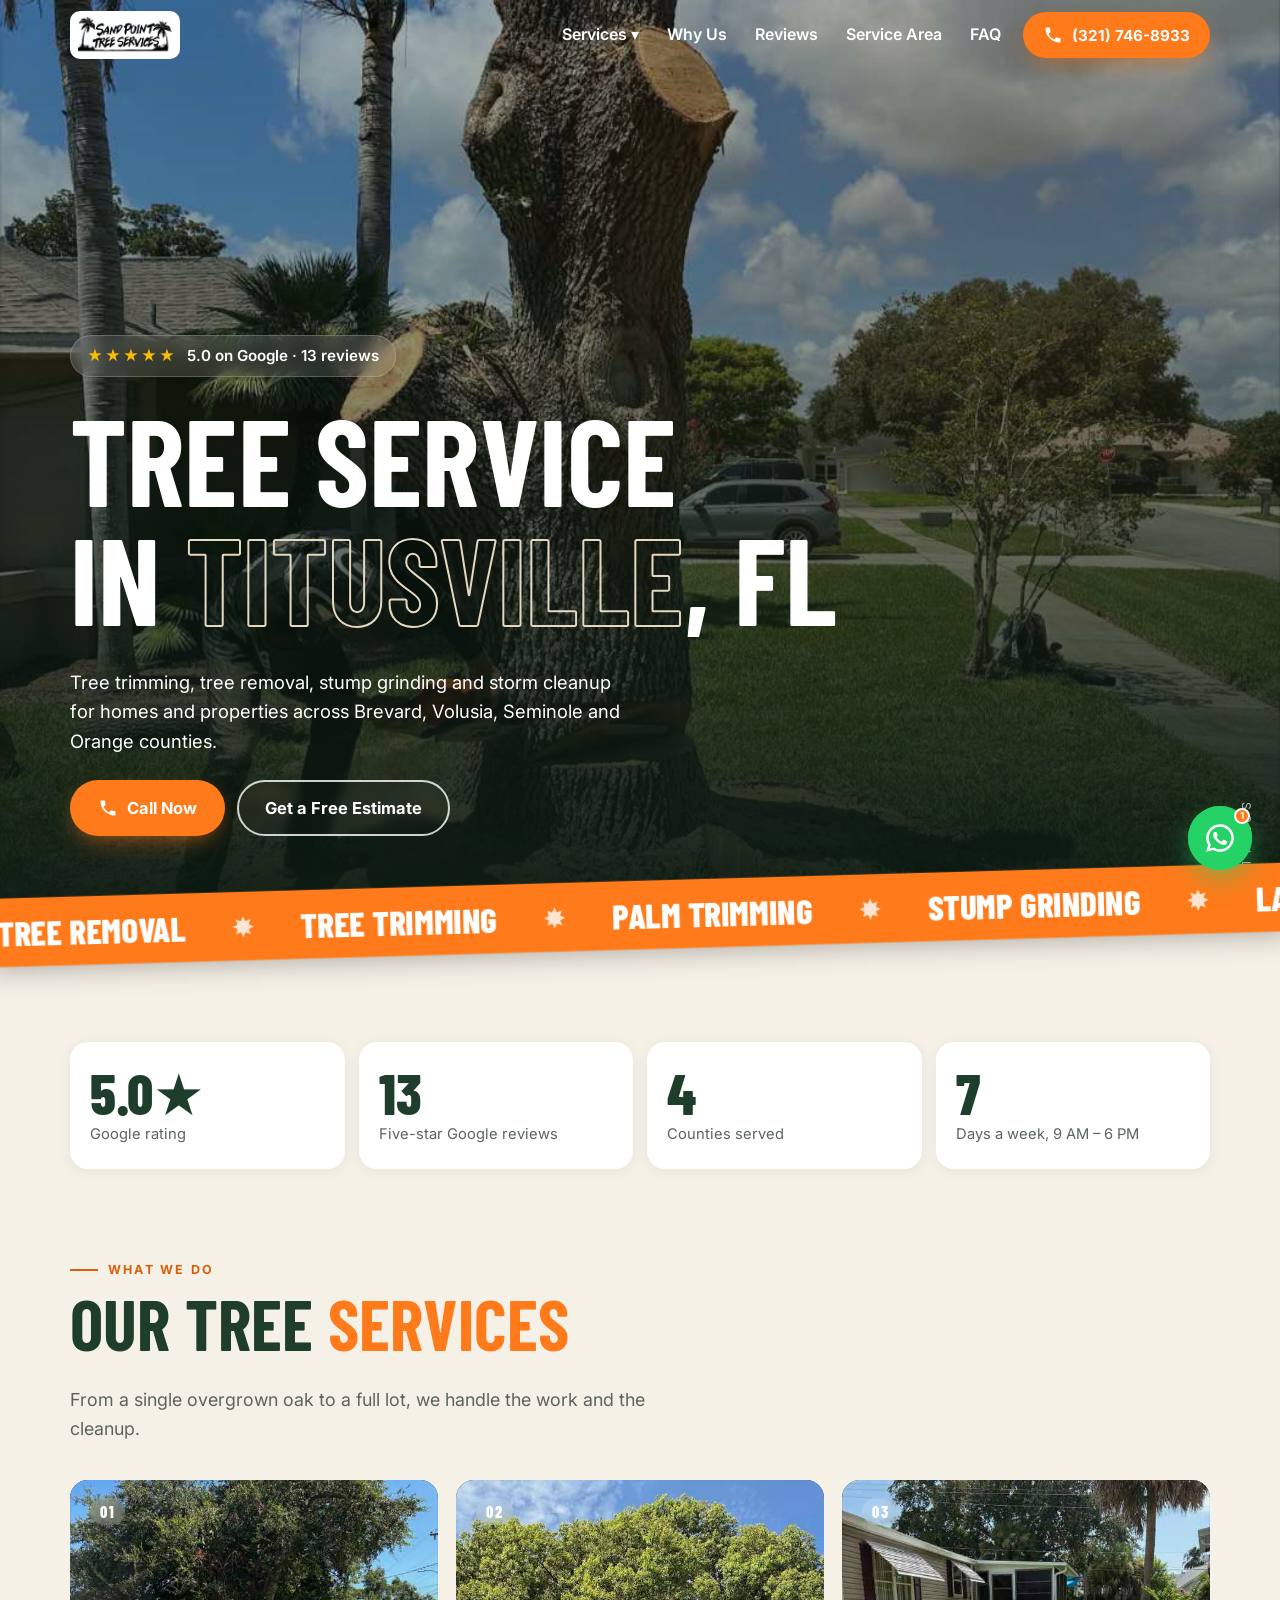
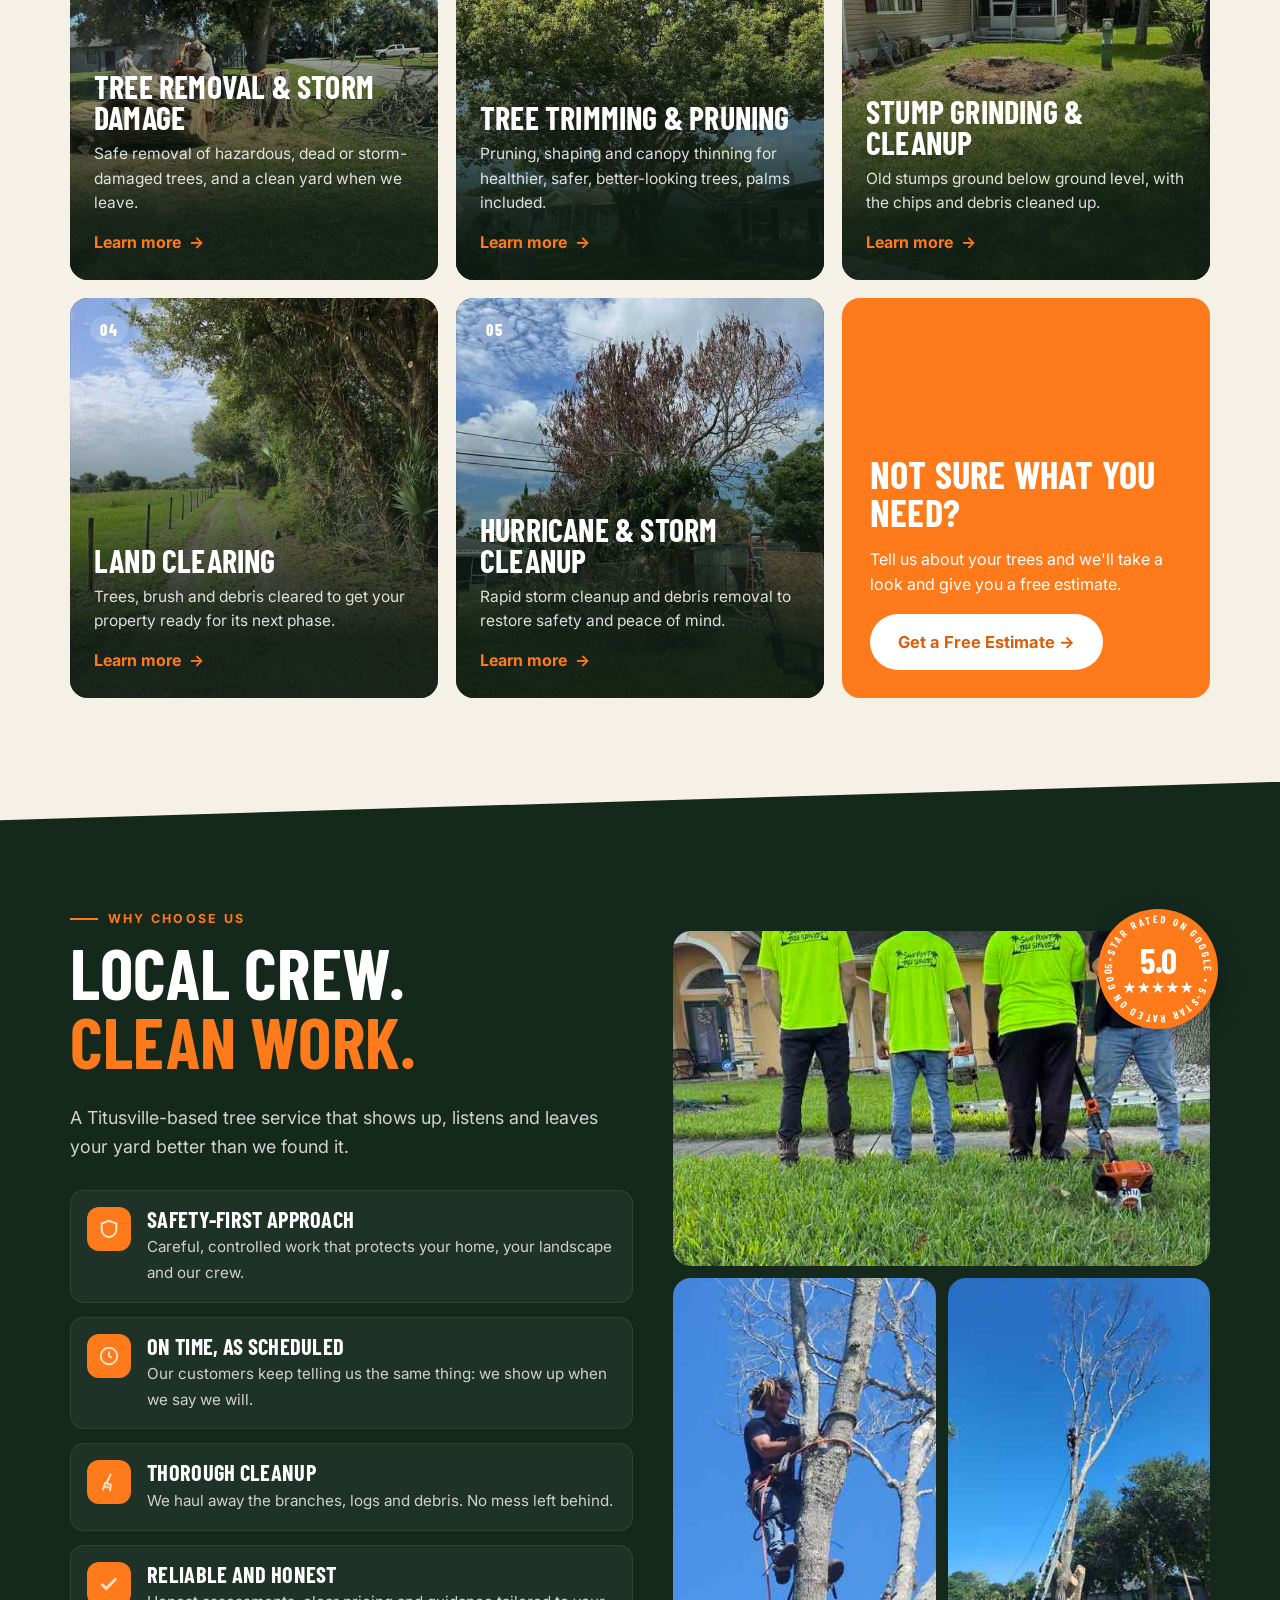
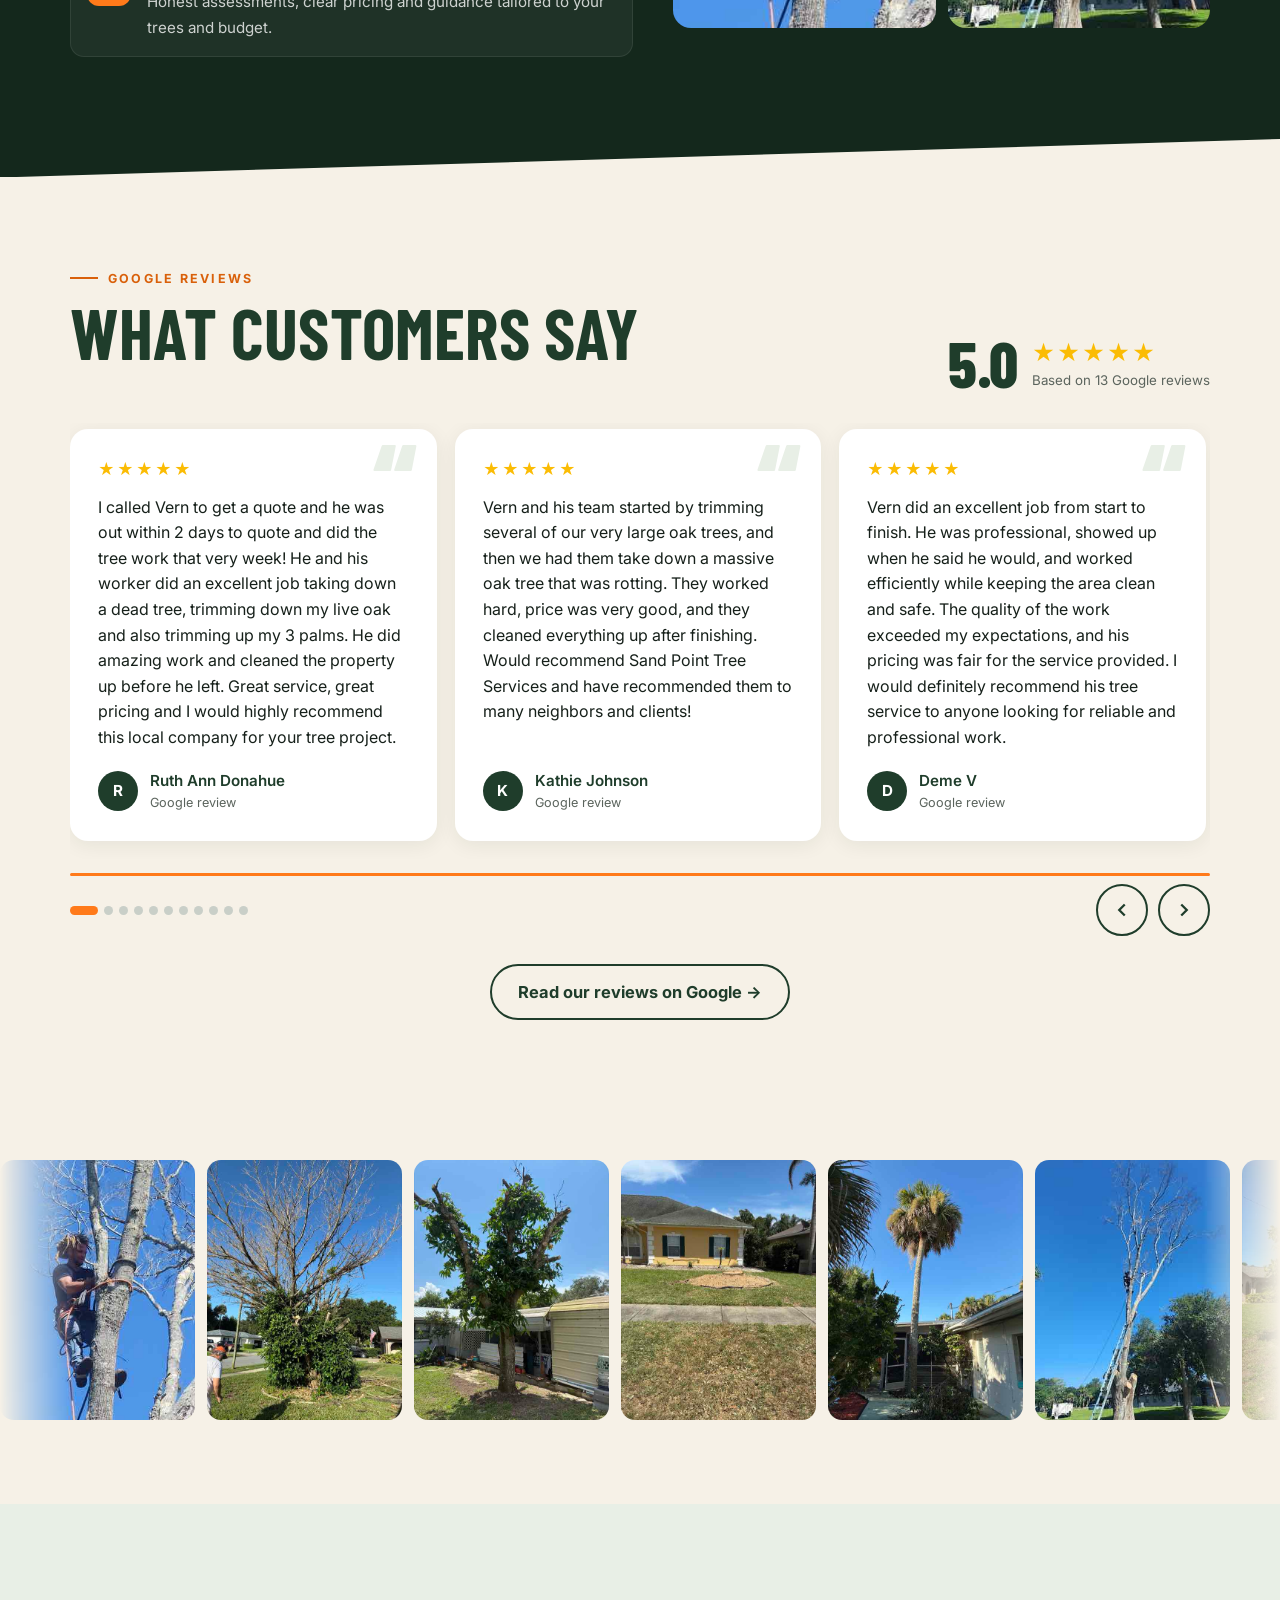
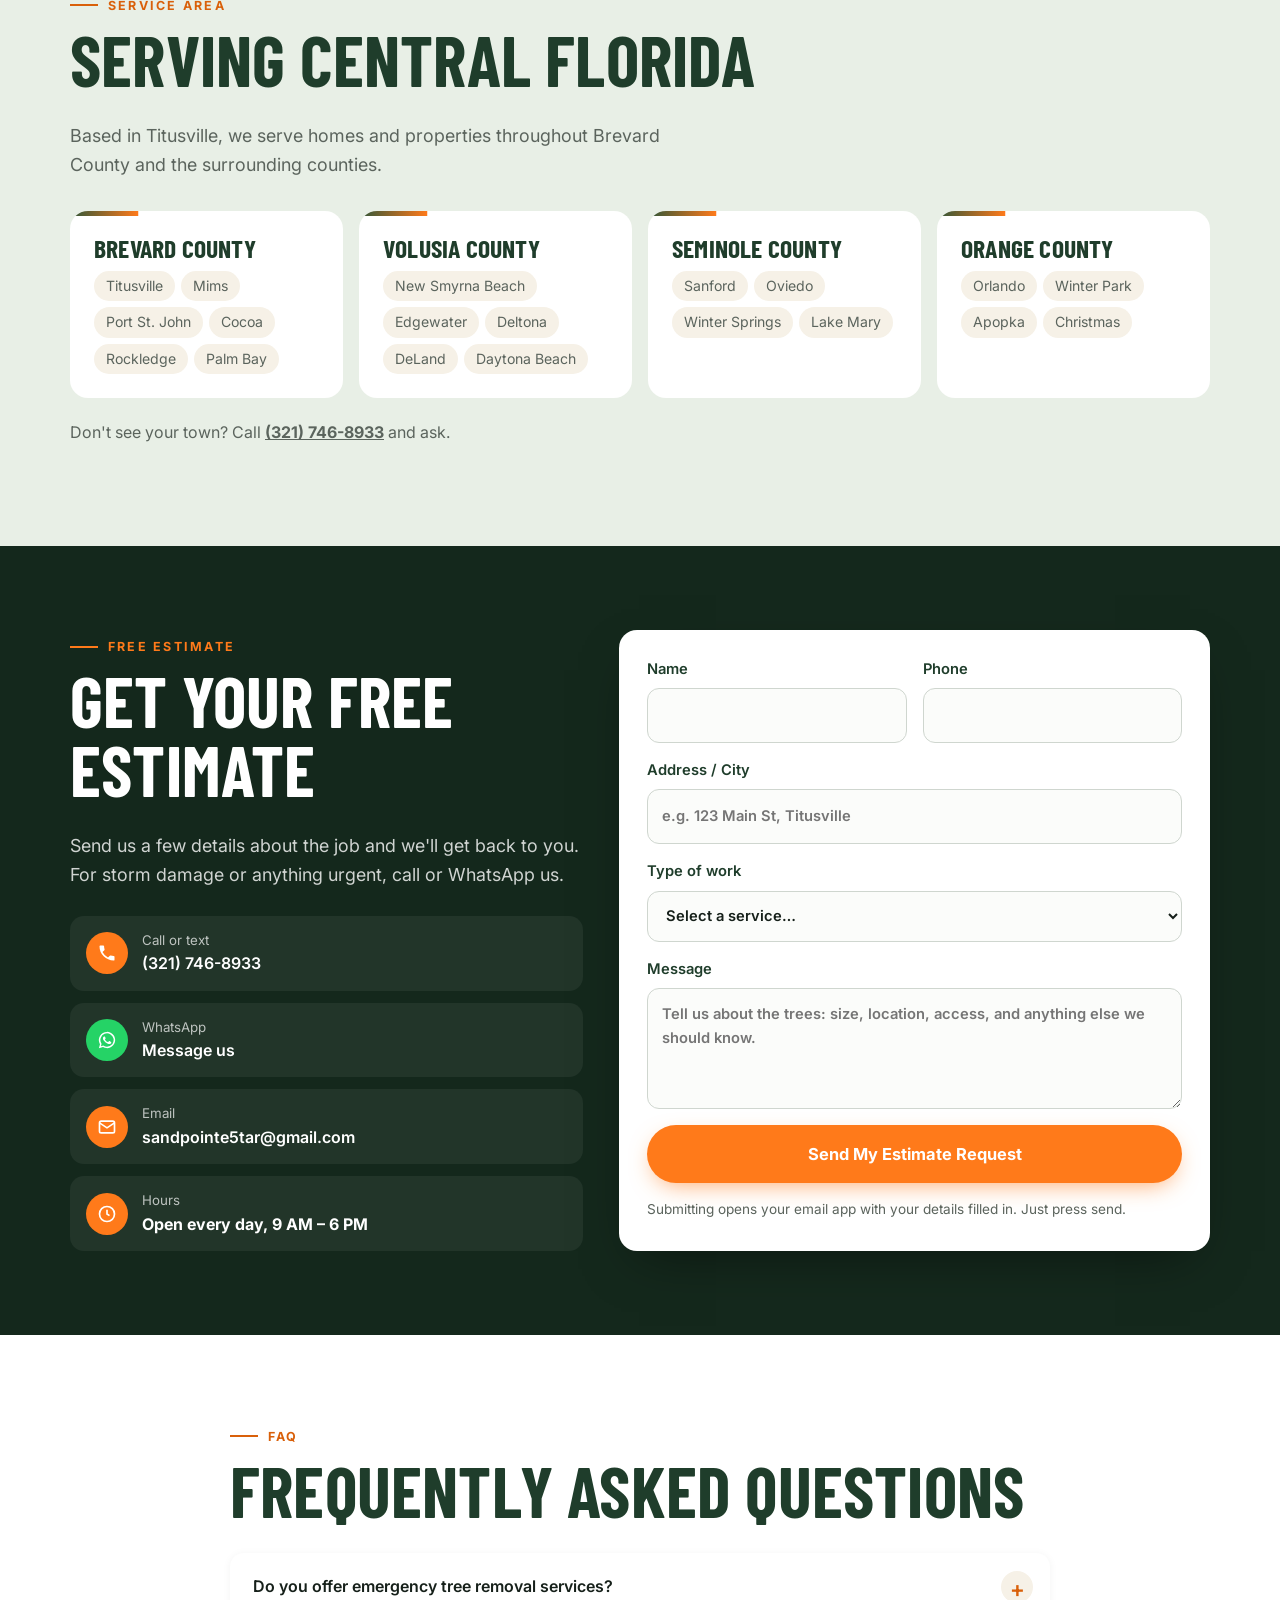
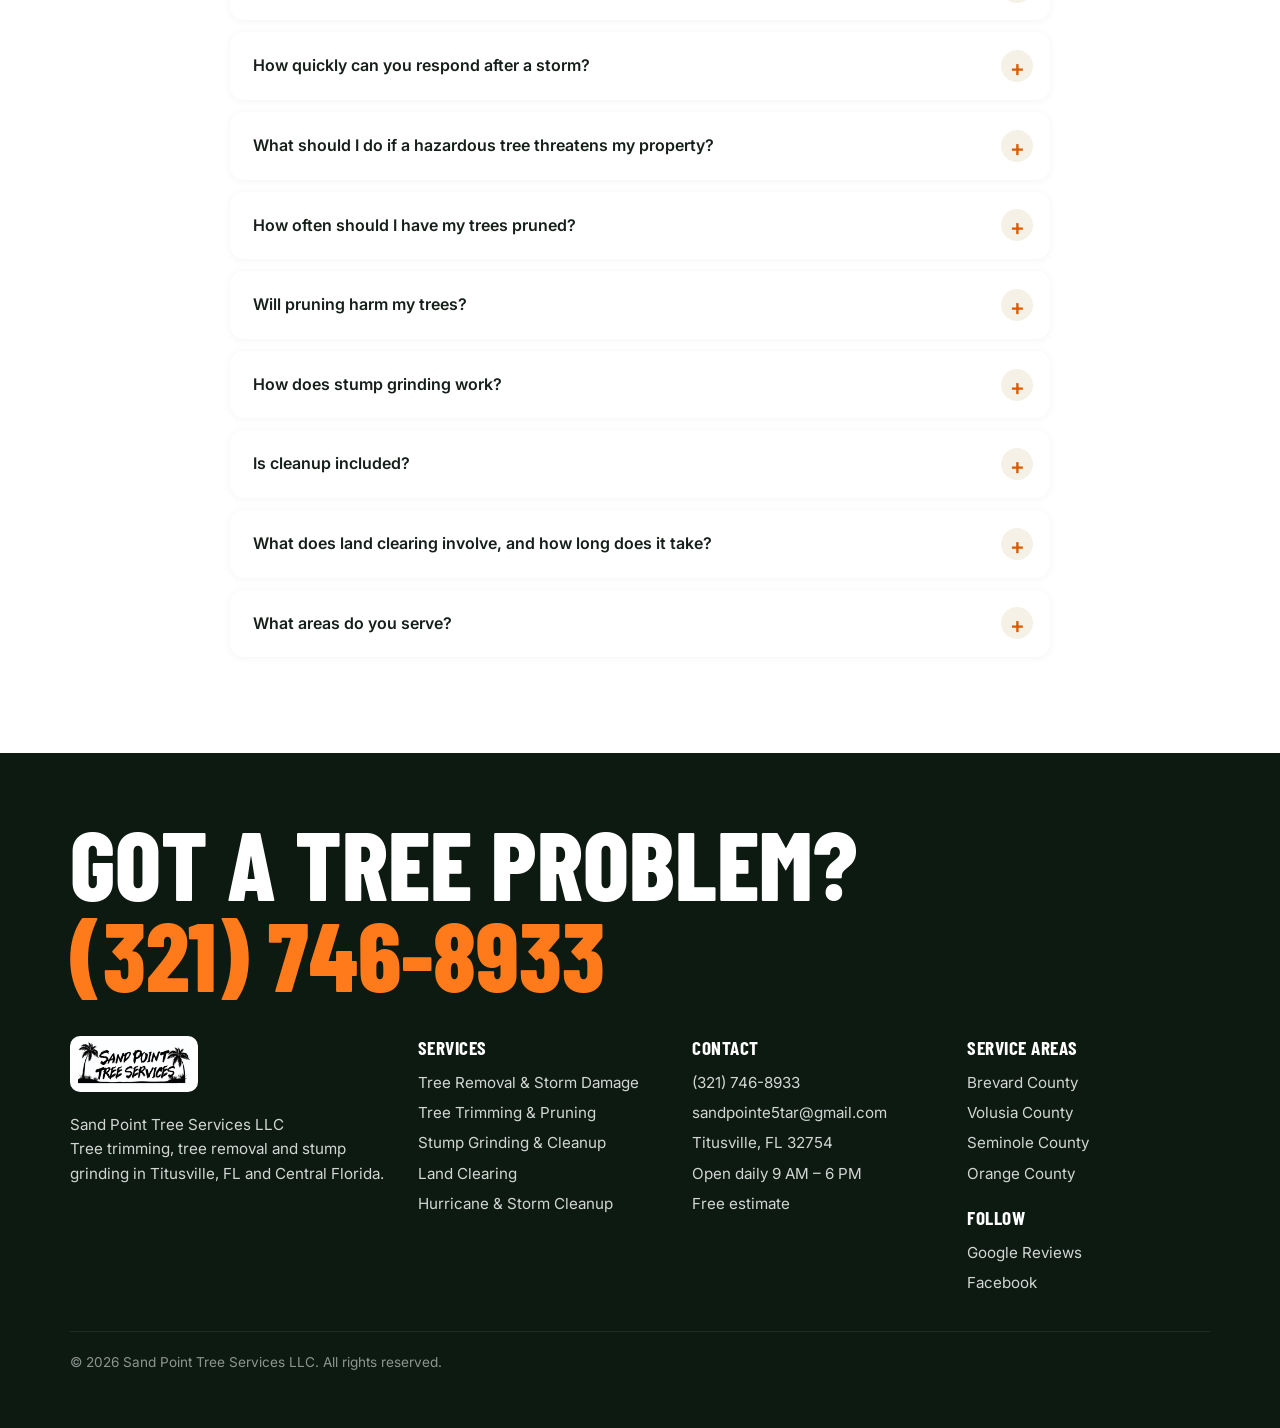
==== commit 58e84e16: "Vintage chainsaw in intro animation Co-Authored-By: Claude Opus 5.5 <noreply@anthropic.com>" ====
--- a/index.html
+++ b/index.html
@@ -55,17 +55,39 @@
   <div class="half top"><div class="half-in"><div class="intro-brand"><span class="logo"><img src="img/logo.jpg" alt=""></span><p>Tree Service · Titusville, FL</p></div></div></div>
   <div class="half bot"><div class="half-in"><div class="intro-brand"><span class="logo"><img src="img/logo.jpg" alt=""></span><p>Tree Service · Titusville, FL</p></div></div></div>
   <div class="cut"></div>
-  <svg class="saw" viewBox="0 0 400 150" aria-hidden="true"><g class="saw-body">
-<path d="M150 60H372a15 15 0 0 1 0 30H150z" fill="#c3cacd" stroke="#6b7479" stroke-width="2"/>
-<path class="chain" d="M150 56H372a19 19 0 0 1 0 38H150" fill="none" stroke="#1d2224" stroke-width="6" stroke-dasharray="6 6"/>
-<circle cx="372" cy="75" r="5" fill="#6b7479"/>
-<rect x="38" y="38" width="128" height="76" rx="18" fill="#ff7a1a"/>
-<rect x="52" y="50" width="74" height="36" rx="7" fill="#d9600a"/>
-<path d="M60 59h58M60 68h58M60 77h58" stroke="#ffb36b" stroke-width="3" stroke-linecap="round"/>
-<path d="M72 40C72 4 152 4 152 40" fill="none" stroke="#1d2224" stroke-width="11" stroke-linecap="round"/>
-<path d="M42 72H14a10 10 0 0 0-10 10v16a10 10 0 0 0 10 10h30" fill="none" stroke="#1d2224" stroke-width="11"/>
-<rect x="148" y="44" width="16" height="62" rx="5" fill="#1d2224"/>
-<text x="102" y="104" text-anchor="middle" font-family="Barlow Condensed,sans-serif" font-weight="800" font-size="13" fill="#fff" letter-spacing="1">SAND POINT</text>
+  <svg class="saw" viewBox="0 0 440 160" aria-hidden="true">
+<defs>
+<linearGradient id="chrome" x1="0" y1="0" x2="0" y2="1"><stop offset="0" stop-color="#f4f5f6"/><stop offset=".45" stop-color="#a3aaae"/><stop offset=".55" stop-color="#7f878c"/><stop offset="1" stop-color="#d9dde0"/></linearGradient>
+<linearGradient id="red" x1="0" y1="0" x2="0" y2="1"><stop offset="0" stop-color="#d4532f"/><stop offset=".6" stop-color="#a8361d"/><stop offset="1" stop-color="#7a2412"/></linearGradient>
+<radialGradient id="cream" cx=".35" cy=".35"><stop offset="0" stop-color="#fbf3dc"/><stop offset="1" stop-color="#d9c79c"/></radialGradient>
+</defs>
+<g class="smoke"><circle cx="34" cy="122" r="9"/><circle cx="34" cy="122" r="9"/><circle cx="34" cy="122" r="9"/></g>
+<g class="saw-body">
+<path d="M176 66H410a14 14 0 0 1 0 28H176z" fill="url(#chrome)" stroke="#4a4f52" stroke-width="2"/>
+<path class="chain teeth" d="M176 62H410a18 18 0 0 1 0 36H176" fill="none" stroke="#3a3d3f" stroke-width="12" stroke-dasharray="3 12"/>
+<path class="chain" d="M176 62H410a18 18 0 0 1 0 36H176" fill="none" stroke="#1c1d1e" stroke-width="6" stroke-dasharray="5 5"/>
+<g fill="#5d6468"><circle cx="205" cy="80" r="4"/><circle cx="232" cy="80" r="4"/><circle cx="410" cy="80" r="5"/></g>
+<rect x="196" y="74" width="190" height="2" rx="1" fill="#fff" opacity=".5"/>
+<path d="M40 128H8a6 6 0 0 1-6-6V98a6 6 0 0 1 6-6h34" fill="none" stroke="url(#chrome)" stroke-width="11" stroke-linecap="round"/>
+<path d="M40 128H8a6 6 0 0 1-6-6V98a6 6 0 0 1 6-6h34" fill="none" stroke="#4a4f52" stroke-width="1.5" opacity=".6"/>
+<rect x="38" y="36" width="146" height="98" rx="20" fill="url(#red)" stroke="#5c1a0c" stroke-width="2.5"/>
+<path d="M50 44h120" stroke="#e8805f" stroke-width="3" stroke-linecap="round" opacity=".7"/>
+<rect x="96" y="14" width="62" height="26" rx="6" fill="#3b3f42"/>
+<path d="M104 16v22M112 16v22M120 16v22M128 16v22M136 16v22M144 16v22M152 16v22" stroke="#8b9296" stroke-width="3"/>
+<circle cx="78" cy="84" r="27" fill="url(#cream)" stroke="#5c1a0c" stroke-width="2.5"/>
+<circle cx="78" cy="84" r="9" fill="#a8361d" stroke="#5c1a0c" stroke-width="2"/>
+<path d="M78 60v12M78 96v12M54 84h12M90 84h12M61 67l8 8M87 93l8 8M95 67l-8 8M69 93l-8 8" stroke="#a89668" stroke-width="2.5"/>
+<path d="M58 66C40 52 30 50 20 50" fill="none" stroke="#2a2a2a" stroke-width="2" stroke-dasharray="1 2"/>
+<rect x="6" y="44" width="10" height="14" rx="3" fill="#2a2a2a" transform="rotate(-10 11 51)"/>
+<rect x="112" y="64" width="62" height="30" rx="4" fill="#f3e6c4" stroke="#5c1a0c" stroke-width="2"/>
+<text x="143" y="78" text-anchor="middle" font-family="Georgia,'Times New Roman',serif" font-weight="700" font-size="11" fill="#7a2412" letter-spacing=".5">SAND</text>
+<text x="143" y="90" text-anchor="middle" font-family="Georgia,'Times New Roman',serif" font-weight="700" font-size="11" fill="#7a2412" letter-spacing=".5">POINT</text>
+<g fill="#d9dde0" stroke="#5c1a0c" stroke-width="1"><circle cx="116" cy="68" r="2"/><circle cx="170" cy="68" r="2"/><circle cx="116" cy="90" r="2"/><circle cx="170" cy="90" r="2"/></g>
+<circle cx="60" cy="120" r="7" fill="url(#chrome)" stroke="#4a4f52" stroke-width="1.5"/>
+<path d="M70 38C70 -2 186 -2 186 40" fill="none" stroke="url(#chrome)" stroke-width="11" stroke-linecap="round"/>
+<path d="M70 38C70 -2 186 -2 186 40" fill="none" stroke="#4a4f52" stroke-width="1.5" opacity=".5"/>
+<rect x="172" y="48" width="16" height="66" rx="4" fill="#2f3335"/>
+<g fill="#5c1a0c" opacity=".18"><circle cx="160" cy="118" r="5"/><circle cx="58" cy="50" r="3"/><circle cx="100" cy="122" r="4"/><circle cx="176" cy="46" r="2"/></g>
 </g></svg>
 </div>
 <main>
--- a/style.css
+++ b/style.css
@@ -317,9 +317,13 @@
 .intro-brand .logo img{height:clamp(70px,14vw,120px)}
 .intro-brand p{font:700 clamp(1rem,3vw,1.3rem) var(--display);letter-spacing:.35em;text-transform:uppercase;margin-top:18px;opacity:.8}
 .cut{position:absolute;left:0;top:50%;height:3px;width:100%;margin-top:-1.5px;background:linear-gradient(90deg,#ffb36b,var(--orange));box-shadow:0 0 18px 4px rgba(255,122,26,.8);transform:scaleX(0);transform-origin:left;z-index:3}
-.saw{position:absolute;top:50%;left:0;width:clamp(280px,48vw,460px);transform:translate(-110%,-50%);z-index:4;filter:drop-shadow(0 12px 18px rgba(0,0,0,.5))}
-.saw .chain{animation:chain .12s linear infinite}
-@keyframes chain{to{stroke-dashoffset:-12}}
+.saw{position:absolute;top:50%;left:0;width:clamp(300px,52vw,500px);transform:translate(-110%,-50%);z-index:4;filter:drop-shadow(0 12px 18px rgba(0,0,0,.5))}
+.saw .chain{animation:chain .3s linear infinite}
+@keyframes chain{to{stroke-dashoffset:-30}}
+.saw .smoke circle{fill:#bfb8aa;transform-box:fill-box;transform-origin:center;animation:puff 1s ease-out infinite}
+.saw .smoke circle:nth-child(2){animation-delay:.33s}
+.saw .smoke circle:nth-child(3){animation-delay:.66s}
+@keyframes puff{0%{transform:translate(0,0) scale(.4);opacity:.75}100%{transform:translate(-70px,-30px) scale(2.4);opacity:0}}
 .saw-body{animation:buzz .07s linear infinite alternate}
 @keyframes buzz{from{transform:translateY(-1px)}to{transform:translateY(1px)}}
 .chip{position:absolute;width:6px;height:4px;border-radius:2px;background:#e6c48a;z-index:5;pointer-events:none;animation:chip .9s ease-out forwards}
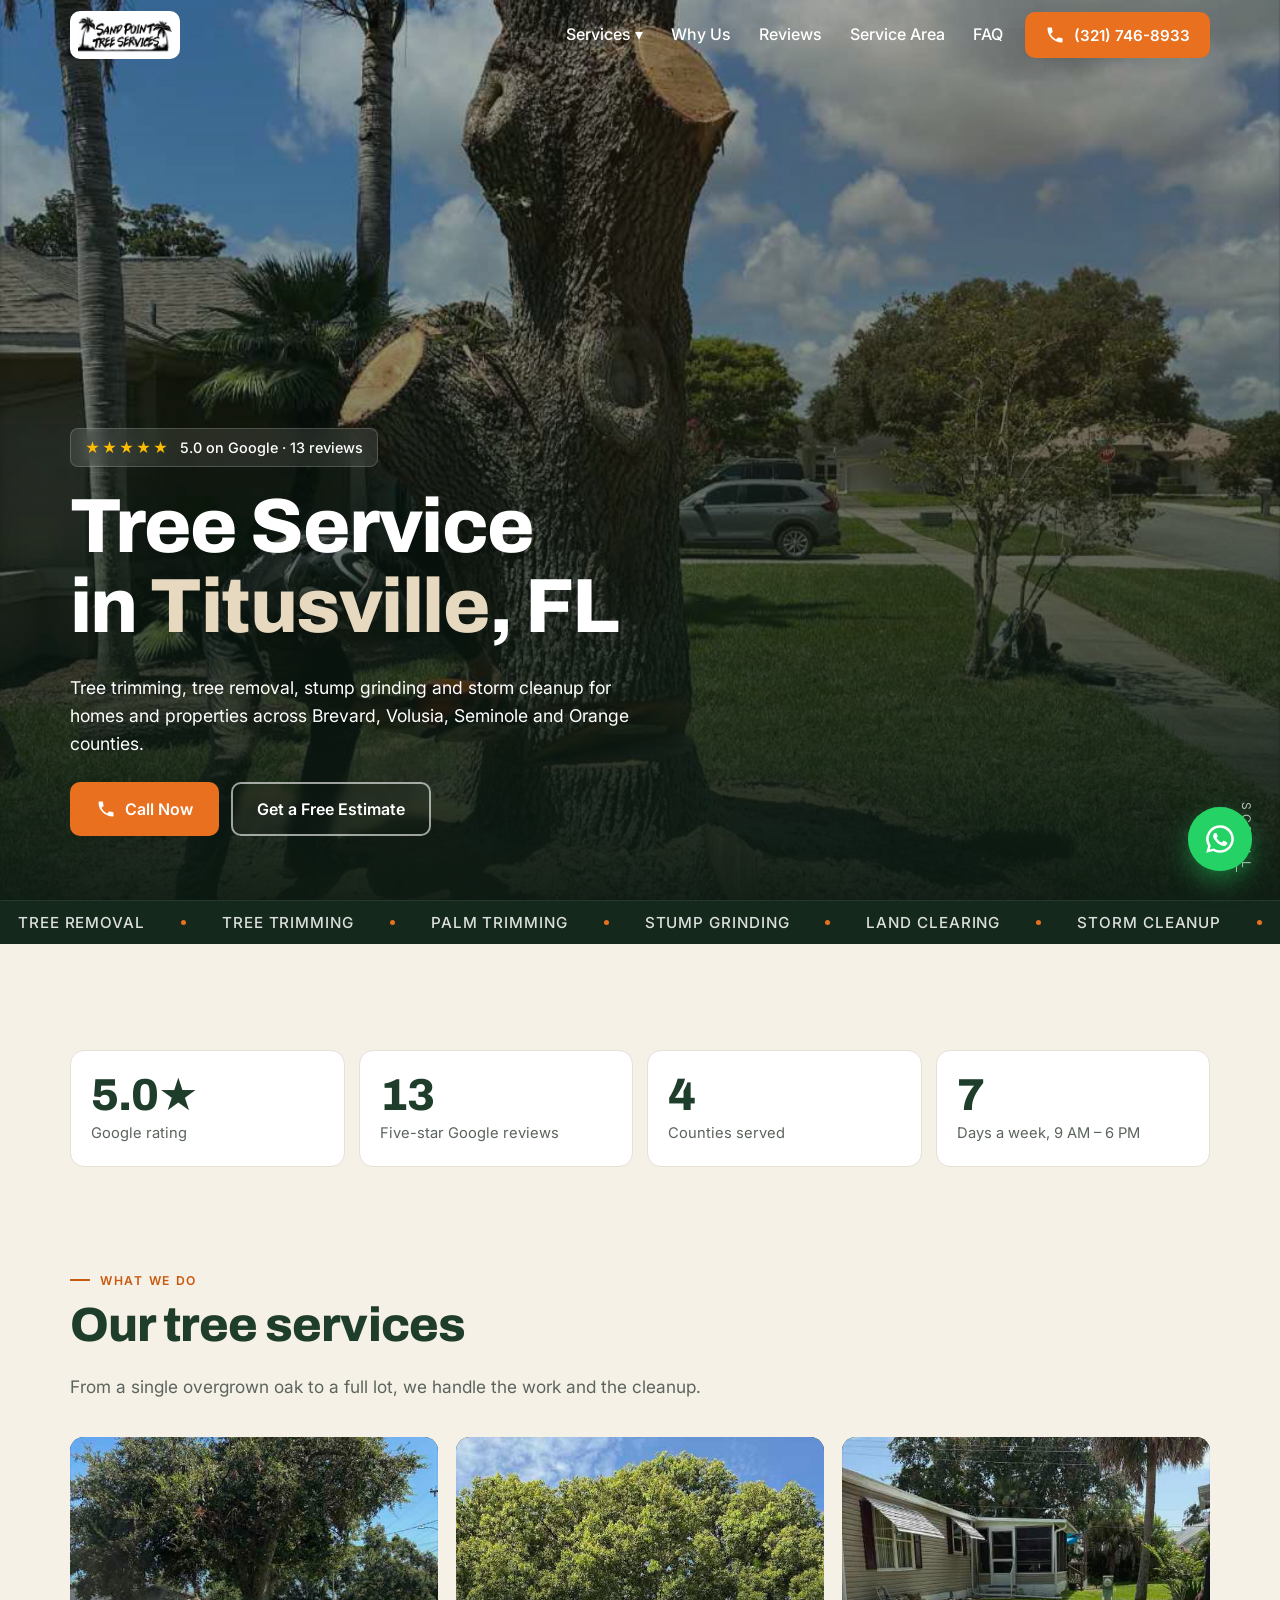
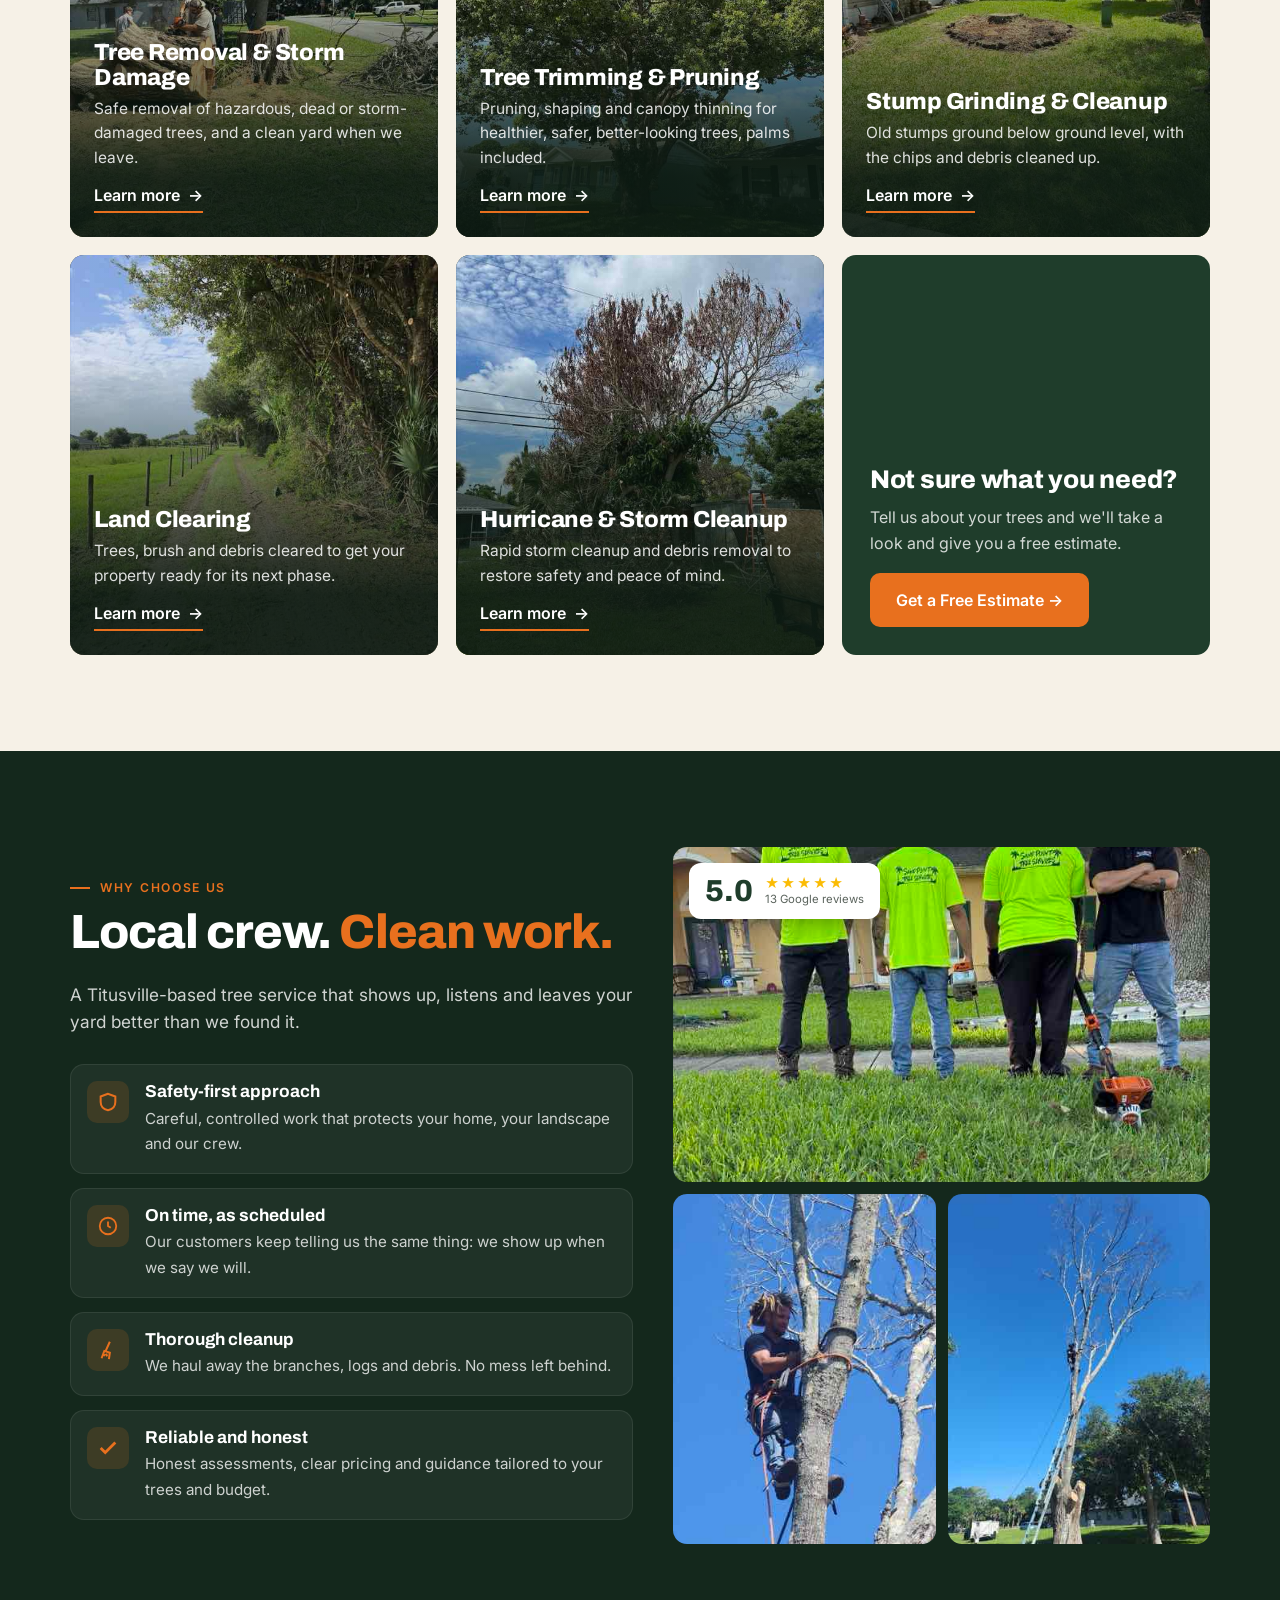
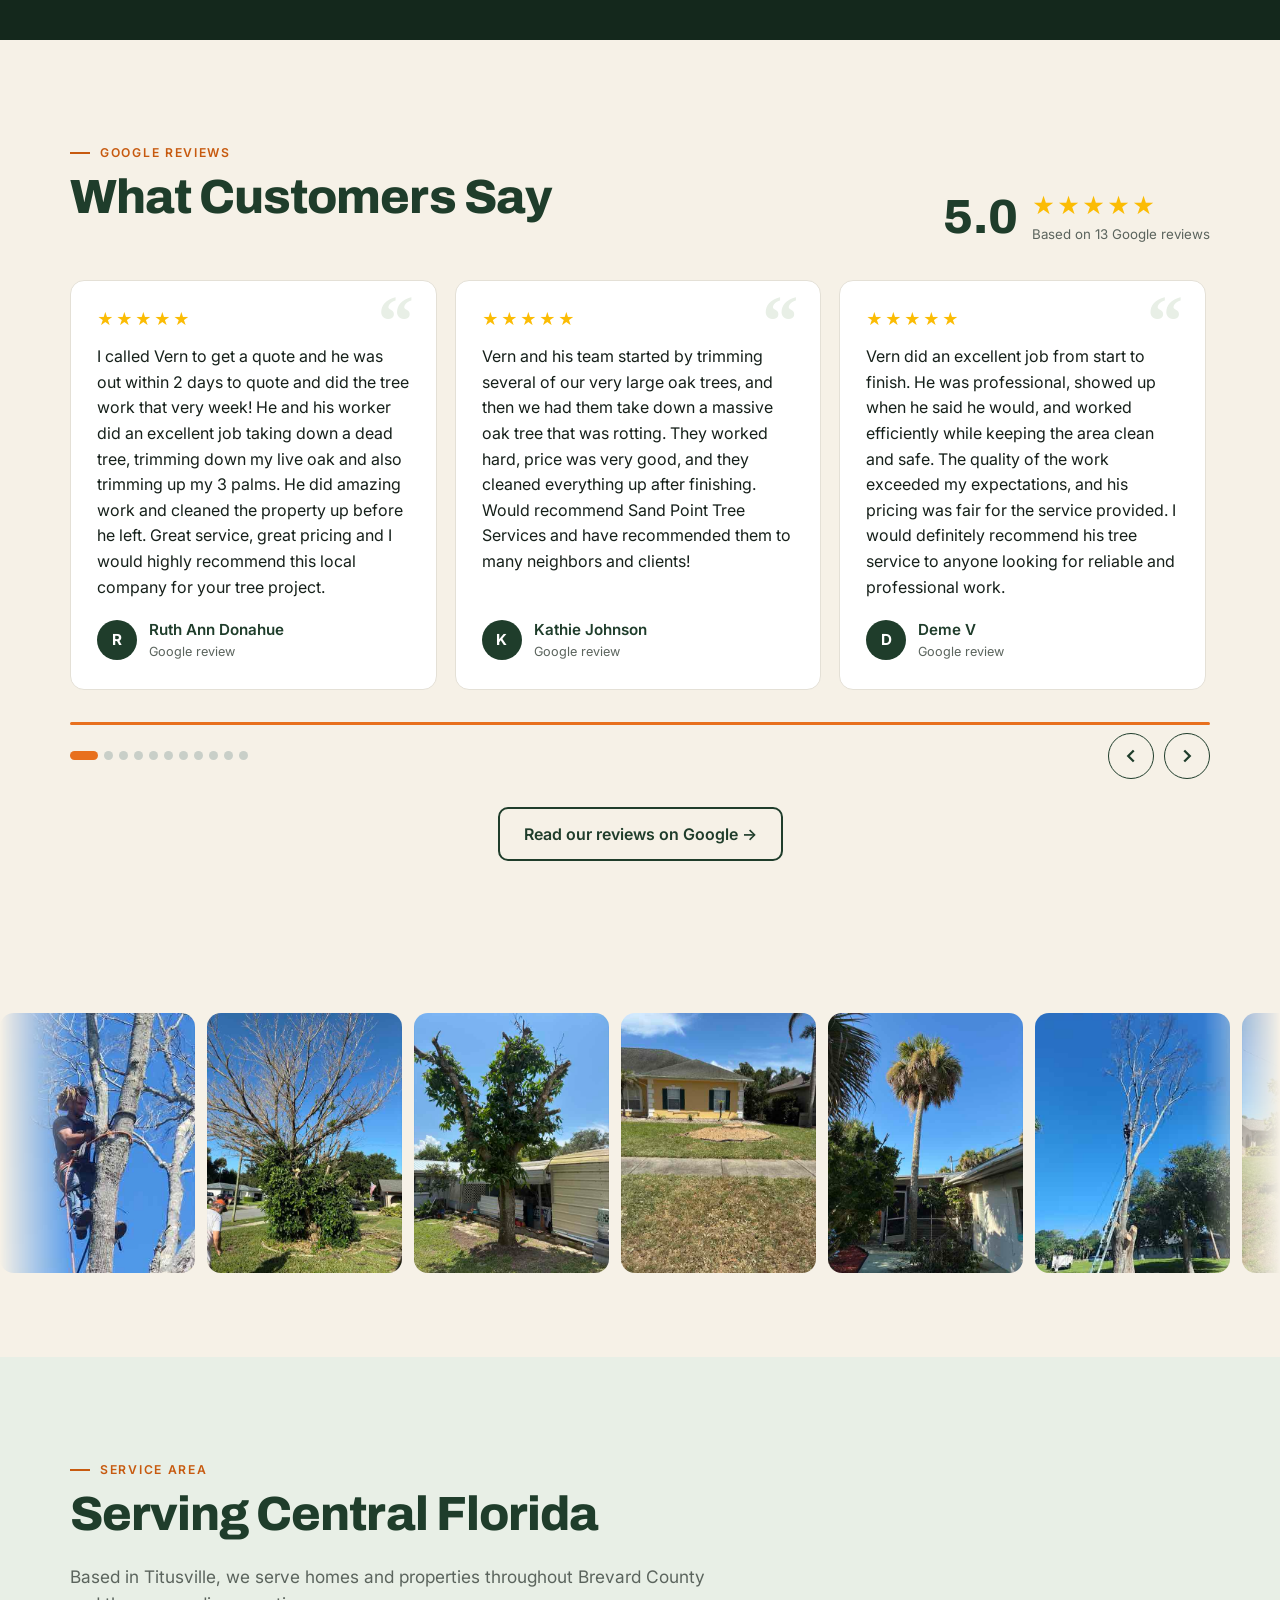
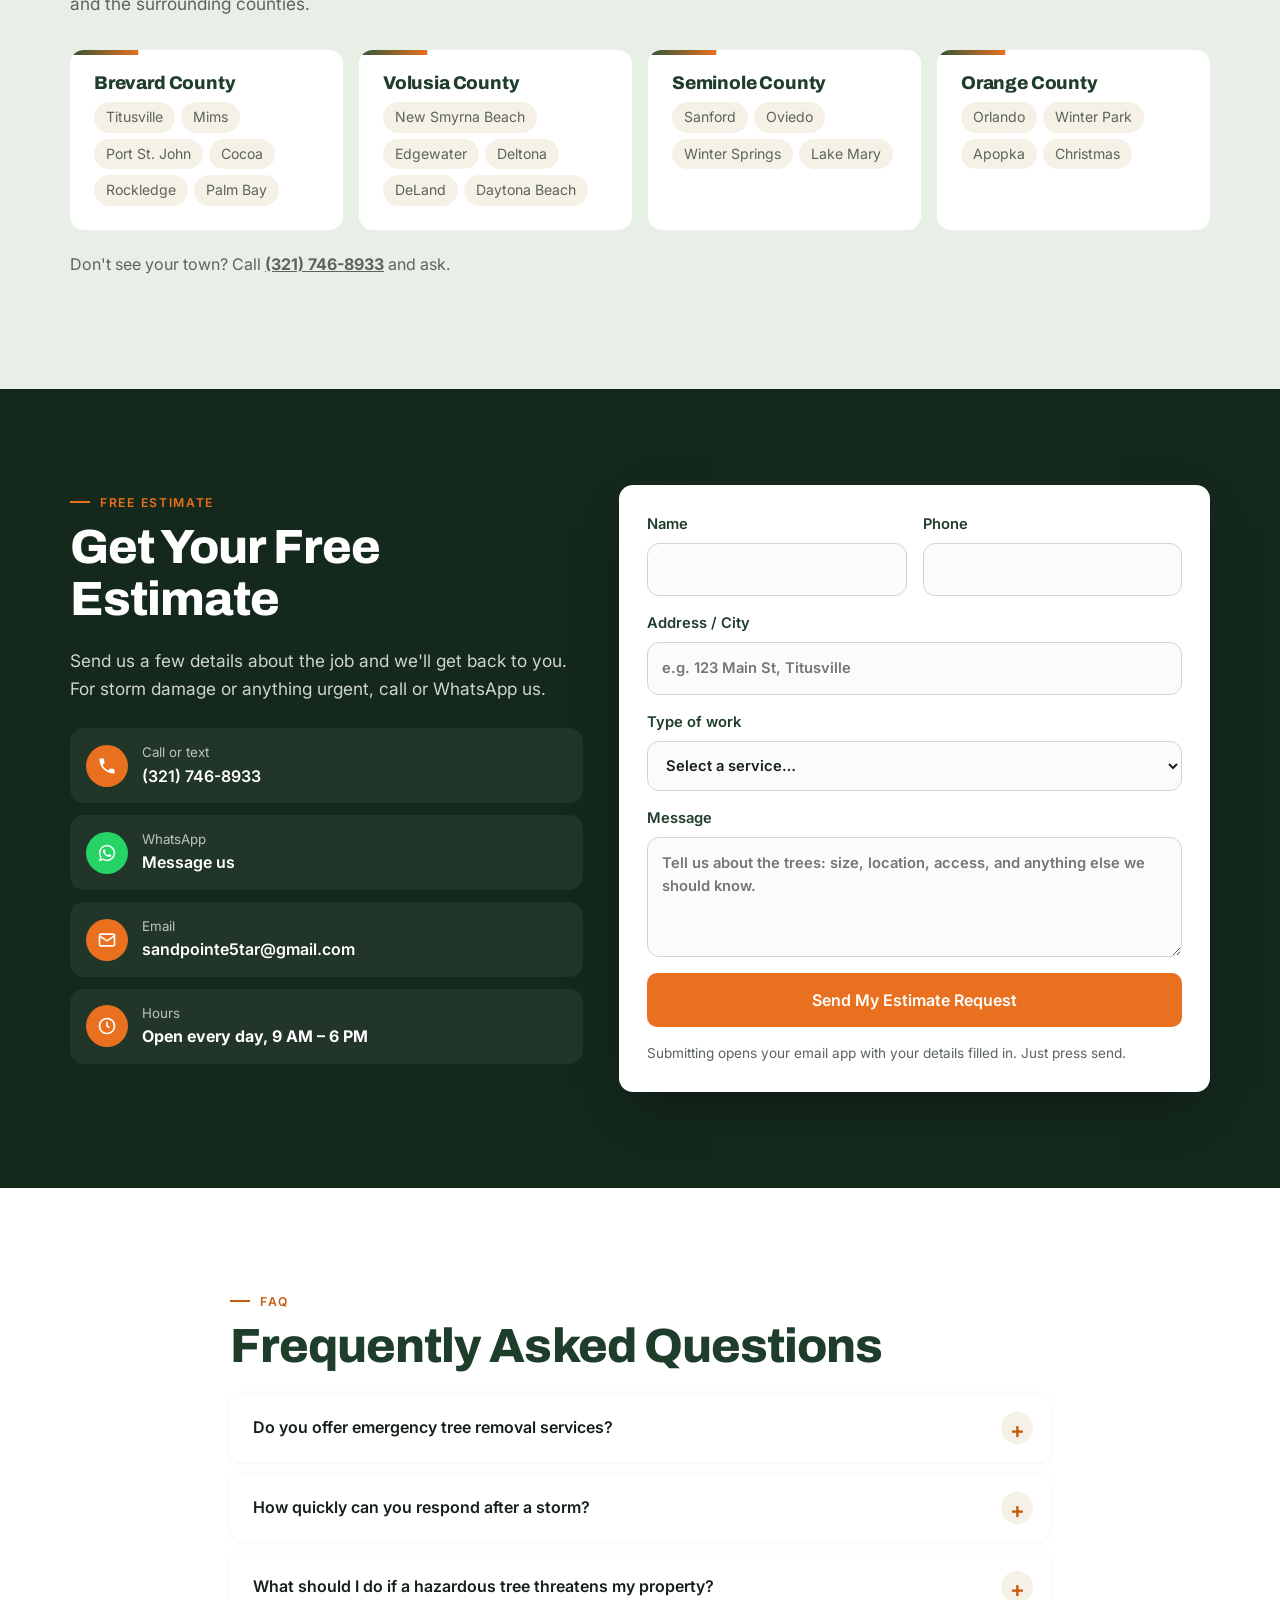
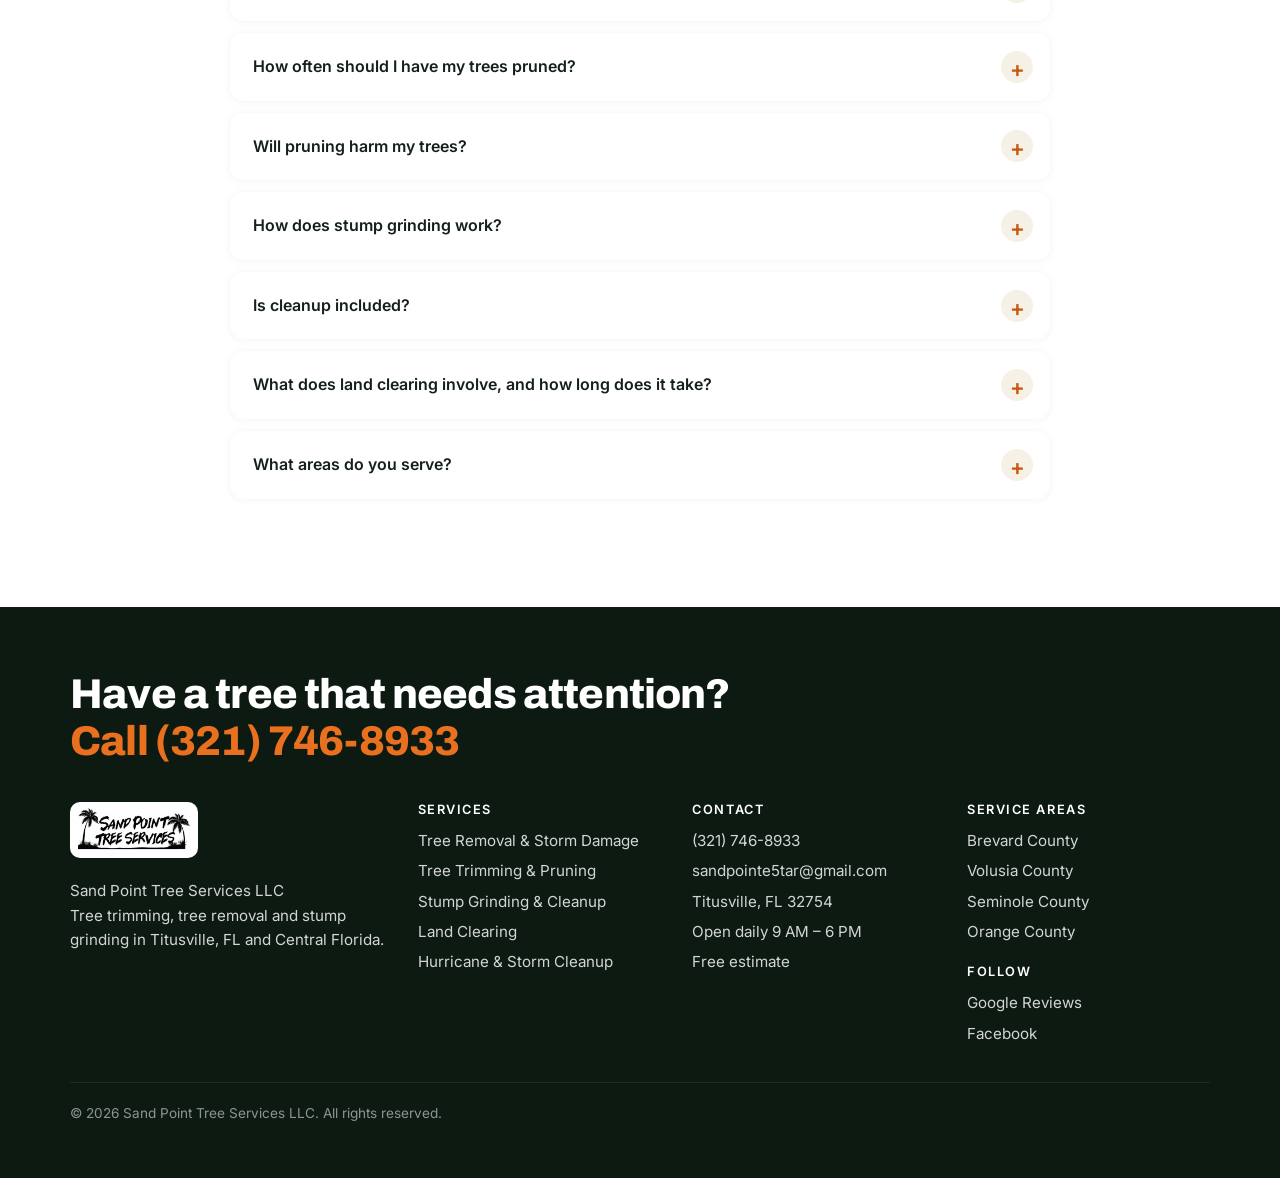
==== commit 2ec4c1e4: "More professional styling and shorter mobile layout Co-Authored-By: Claude Opus 5.5 <noreply@anthrop" ====
--- a/index.html
+++ b/index.html
@@ -15,7 +15,7 @@
 <link rel="icon" href="img/logo.jpg">
 <link rel="preconnect" href="https://fonts.googleapis.com">
 <link rel="preconnect" href="https://fonts.gstatic.com" crossorigin>
-<link href="https://fonts.googleapis.com/css2?family=Barlow+Condensed:wght@600;700;800&family=Inter:wght@400;500;600;700&display=swap" rel="stylesheet">
+<link href="https://fonts.googleapis.com/css2?family=Archivo:wght@500;600;700;800&family=Inter:wght@400;500;600;700&display=swap" rel="stylesheet">
 <link rel="stylesheet" href="style.css">
 <link rel="preload" as="image" href="img/hero.jpg">
 <script>try{var q=location.search.indexOf('intro')>-1;if(q||(!matchMedia('(prefers-reduced-motion: reduce)').matches&&!sessionStorage.getItem('introSeen')))document.documentElement.classList.add('intro')}catch(e){}</script>
@@ -118,32 +118,27 @@
 <section id="services">
   <div class="wrap">
     <span class="eyebrow">What we do</span>
-    <h2 class="reveal">Our Tree <span class="hl">Services</span></h2>
+    <h2 class="reveal">Our tree services</h2>
     <p class="lead reveal">From a single overgrown oak to a full lot, we handle the work and the cleanup.</p>
     <div class="svc-list">
       <a class="svc reveal d0" href="services/tree-removal.html">
         <img src="img/tree-removal.jpg" alt="Large tree trunk sections and stump left after a tree removal in a Titusville yard" loading="lazy">
-        <span class="num">01</span>
         <div class="body"><h3>Tree Removal &amp; Storm Damage</h3><p>Safe removal of hazardous, dead or storm-damaged trees, and a clean yard when we leave.</p><span class="more">Learn more <i>→</i></span></div>
       </a>
       <a class="svc reveal d1" href="services/tree-trimming.html">
         <img src="img/tree-pruning.jpg" alt="Freshly trimmed oak tree with a balanced canopy in front of a Titusville home" loading="lazy">
-        <span class="num">02</span>
         <div class="body"><h3>Tree Trimming &amp; Pruning</h3><p>Pruning, shaping and canopy thinning for healthier, safer, better-looking trees, palms included.</p><span class="more">Learn more <i>→</i></span></div>
       </a>
       <a class="svc reveal d2" href="services/stump-grinding.html">
         <img src="img/stump-grinding.jpg" alt="Ground-down stump area covered in fresh wood mulch in a front lawn" loading="lazy">
-        <span class="num">03</span>
         <div class="body"><h3>Stump Grinding &amp; Cleanup</h3><p>Old stumps ground below ground level, with the chips and debris cleaned up.</p><span class="more">Learn more <i>→</i></span></div>
       </a>
       <a class="svc reveal d0" href="services/land-clearing.html">
         <img src="img/land-clearing.jpg" alt="Cleared dirt access path along a pasture fence line after brush and tree clearing" loading="lazy">
-        <span class="num">04</span>
         <div class="body"><h3>Land Clearing</h3><p>Trees, brush and debris cleared to get your property ready for its next phase.</p><span class="more">Learn more <i>→</i></span></div>
       </a>
       <a class="svc reveal d1" href="services/storm-cleanup.html">
         <img src="img/storm-cleanup.jpg" alt="Storm-damaged tree being removed next to a home with branches on the ground" loading="lazy">
-        <span class="num">05</span>
         <div class="body"><h3>Hurricane &amp; Storm Cleanup</h3><p>Rapid storm cleanup and debris removal to restore safety and peace of mind.</p><span class="more">Learn more <i>→</i></span></div>
       </a>
       <div class="svc-cta reveal d2">
@@ -159,7 +154,7 @@
   <div class="wrap why-grid">
     <div>
       <span class="eyebrow">Why choose us</span>
-      <h2 class="reveal">Local Crew.<br><span class="hl">Clean Work.</span></h2>
+      <h2 class="reveal">Local crew. <span class="hl">Clean work.</span></h2>
       <p class="lead reveal">A Titusville-based tree service that shows up, listens and leaves your yard better than we found it.</p>
       <ul class="why-list">
 <li class="reveal d0"><span class="ico"><svg viewBox="0 0 24 24" fill="none" stroke="currentColor" stroke-width="2.2" aria-hidden="true"><path d="M12 3 4 6v6c0 5 3.5 8 8 9 4.5-1 8-4 8-9V6z"/></svg></span><div><strong>Safety-first approach</strong><span>Careful, controlled work that protects your home, your landscape and our crew.</span></div></li>
@@ -172,10 +167,7 @@
       <img src="img/crew.jpg" alt="Sand Point Tree Services crew in matching shirts on a client's lawn" loading="lazy">
       <img src="img/climber.jpg" alt="Climber in a safety harness working high in a tree" loading="lazy">
       <img src="img/climb-ladder.jpg" alt="Climber working at the top of a tall dead tree" loading="lazy">
-      <div class="badge" aria-label="Rated 5.0 on Google">
-        <svg viewBox="0 0 120 120"><defs><path id="c" d="M60 60m-46 0a46 46 0 1 1 92 0a46 46 0 1 1-92 0"/></defs><text font-size="10.5" font-weight="700" fill="#fff" letter-spacing="2.4"><textPath href="#c">5-STAR RATED ON GOOGLE • 5-STAR RATED ON GOOGLE •</textPath></text></svg>
-        <div><b>5.0</b>★★★★★</div>
-      </div>
+      <a class="badge" href="https://www.google.com/maps/place/data=!4m2!3m1!1s0x2f2010b05a15b7ad:0xd5bb09c6d27dcad5" target="_blank" rel="noopener" style="text-decoration:none"><b>5.0</b><div><span class="stars" aria-hidden="true">★★★★★</span><small>13 Google reviews</small></div></a>
     </div>
   </div>
 </section>
@@ -278,7 +270,7 @@
 </main>
 <footer>
   <div class="wrap">
-    <p class="foot-big">Got a tree problem?<br><a href="tel:+13217468933">(321) 746-8933</a></p>
+    <p class="foot-big">Have a tree that needs attention?<br><a href="tel:+13217468933">Call (321) 746-8933</a></p>
     <div class="foot-grid">
       <div>
         <span class="logo" style="display:inline-block;margin-bottom:14px"><img src="img/logo.jpg" alt="Sand Point Tree Services logo" loading="lazy" style="height:48px"></span>
@@ -298,8 +290,8 @@
   </div>
 </footer>
 <a class="wa" href="https://wa.me/13217468933?text=Hi%20Sand%20Point!%20I%27d%20like%20a%20free%20tree%20service%20estimate." target="_blank" rel="noopener" aria-label="Chat with us on WhatsApp">
-  <span class="wa-tip">Need a tree quote? 👋<small>Chat with us on WhatsApp</small></span>
-  <span class="wa-btn"><svg viewBox="0 0 32 32" fill="currentColor" aria-hidden="true"><path d="M16 3a13 13 0 0 0-11.2 19.6L3 29l6.6-1.7A13 13 0 1 0 16 3zm0 23.6a10.6 10.6 0 0 1-5.4-1.5l-.4-.2-3.9 1 1-3.8-.2-.4A10.6 10.6 0 1 1 16 26.6zm5.8-7.9c-.3-.2-1.9-.9-2.2-1s-.5-.2-.7.2-.8 1-1 1.2-.4.2-.7.1a8.7 8.7 0 0 1-4.3-3.8c-.3-.6.3-.5.9-1.7.1-.2 0-.4 0-.5l-1-2.4c-.3-.6-.5-.5-.7-.5h-.6a1.2 1.2 0 0 0-.9.4 3.7 3.7 0 0 0-1.1 2.7 6.4 6.4 0 0 0 1.4 3.4 14.6 14.6 0 0 0 5.6 4.9c2.1.9 2.9 1 3.9.8a3.3 3.3 0 0 0 2.2-1.5 2.7 2.7 0 0 0 .2-1.5c-.1-.2-.3-.3-.6-.4z"/></svg><span class="wa-dot">1</span></span>
+  <span class="wa-tip">Need a tree quote?<small>Chat with us on WhatsApp</small></span>
+  <span class="wa-btn"><svg viewBox="0 0 32 32" fill="currentColor" aria-hidden="true"><path d="M16 3a13 13 0 0 0-11.2 19.6L3 29l6.6-1.7A13 13 0 1 0 16 3zm0 23.6a10.6 10.6 0 0 1-5.4-1.5l-.4-.2-3.9 1 1-3.8-.2-.4A10.6 10.6 0 1 1 16 26.6zm5.8-7.9c-.3-.2-1.9-.9-2.2-1s-.5-.2-.7.2-.8 1-1 1.2-.4.2-.7.1a8.7 8.7 0 0 1-4.3-3.8c-.3-.6.3-.5.9-1.7.1-.2 0-.4 0-.5l-1-2.4c-.3-.6-.5-.5-.7-.5h-.6a1.2 1.2 0 0 0-.9.4 3.7 3.7 0 0 0-1.1 2.7 6.4 6.4 0 0 0 1.4 3.4 14.6 14.6 0 0 0 5.6 4.9c2.1.9 2.9 1 3.9.8a3.3 3.3 0 0 0 2.2-1.5 2.7 2.7 0 0 0 .2-1.5c-.1-.2-.3-.3-.6-.4z"/></svg></span>
 </a>
 <div class="callbar">
   <a class="btn btn-orange" href="tel:+13217468933"><svg viewBox="0 0 24 24" fill="currentColor" aria-hidden="true"><path d="M6.6 10.8a15.1 15.1 0 0 0 6.6 6.6l2.2-2.2a1 1 0 0 1 1-.25 11.4 11.4 0 0 0 3.6.57 1 1 0 0 1 1 1V20a1 1 0 0 1-1 1A17 17 0 0 1 3 4a1 1 0 0 1 1-1h3.5a1 1 0 0 1 1 1c0 1.25.2 2.45.57 3.57a1 1 0 0 1-.25 1L6.6 10.8z"/></svg> Call Now</a>
--- a/style.css
+++ b/style.css
@@ -1,8 +1,8 @@
 :root{
   --green-950:#0c1a12; --green-900:#14281c; --green-800:#1f3d2b; --green-700:#2b5539; --green-100:#e8efe6;
-  --sand:#f6f1e7; --sand-300:#e6d9bf; --orange:#ff7a1a; --orange-700:#d9600a; --wa:#25d366;
-  --ink:#16201a; --muted:#5b645d; --radius:18px;
-  --display:"Barlow Condensed",system-ui,sans-serif; --body:"Inter",system-ui,-apple-system,"Segoe UI",sans-serif;
+  --sand:#f6f1e7; --sand-300:#e6d9bf; --orange:#e8701e; --orange-700:#c75a0f; --wa:#25d366;
+  --ink:#16201a; --muted:#5b645d; --radius:14px;
+  --display:"Archivo",system-ui,sans-serif; --body:"Inter",system-ui,-apple-system,"Segoe UI",sans-serif;
   --ease:cubic-bezier(.22,1,.36,1);
 }
 *{box-sizing:border-box}
@@ -11,25 +11,23 @@
 body{margin:0;font:16px/1.6 var(--body);color:var(--ink);background:var(--sand)}
 img{max-width:100%;display:block}
 a{color:inherit}
-h1,h2,h3{font-family:var(--display);line-height:.98;margin:0 0 .4em;letter-spacing:.2px;text-transform:uppercase}
-h2{font-size:clamp(2.4rem,7vw,4.4rem);color:var(--green-800)}
-h3{font-size:1.65rem}
+h1,h2,h3{font-family:var(--display);font-weight:800;line-height:1.08;margin:0 0 .45em;letter-spacing:-.02em}
+h2{font-size:clamp(1.85rem,4.6vw,3rem);color:var(--green-800)}
+h3{font-size:1.25rem;letter-spacing:-.01em}
 p{margin:0 0 1em}
 .wrap{max-width:1180px;margin:0 auto;padding:0 20px}
-section{padding:84px 0;position:relative}
-.eyebrow{display:inline-flex;align-items:center;gap:10px;font:700 .78rem var(--body);letter-spacing:.18em;text-transform:uppercase;color:var(--orange-700);margin-bottom:12px}
-.eyebrow::before{content:"";width:28px;height:2px;background:currentColor}
-.lead{font-size:1.12rem;color:var(--muted);max-width:640px}
+section{padding:96px 0;position:relative}
+@media(max-width:759px){section{padding:56px 0}}
+.eyebrow{display:inline-flex;align-items:center;gap:10px;font:600 .76rem var(--body);letter-spacing:.14em;text-transform:uppercase;color:var(--orange-700);margin-bottom:12px}
+.eyebrow::before{content:"";width:20px;height:2px;background:currentColor}
+.lead{font-size:1.08rem;color:var(--muted);max-width:640px}
 .hl{color:var(--orange)}
-.btn{position:relative;overflow:hidden;display:inline-flex;align-items:center;justify-content:center;gap:9px;padding:16px 26px;border-radius:999px;font:700 1.03rem var(--body);text-decoration:none;border:2px solid transparent;cursor:pointer;transition:transform .2s var(--ease),background .2s,box-shadow .2s}
-.btn:hover{transform:translateY(-2px)}
+.btn{position:relative;overflow:hidden;display:inline-flex;align-items:center;justify-content:center;gap:9px;padding:15px 24px;border-radius:10px;font:600 1rem var(--body);text-decoration:none;border:2px solid transparent;cursor:pointer;transition:transform .2s var(--ease),background .2s,box-shadow .2s}
 .btn:active{transform:scale(.97)}
 .btn svg{width:20px;height:20px;flex:none}
-.btn-orange{background:var(--orange);color:#fff;box-shadow:0 8px 24px -8px rgba(255,122,26,.7)}
+.btn-orange{background:var(--orange);color:#fff}
 .btn-orange:hover{background:var(--orange-700)}
-.btn-orange::after{content:"";position:absolute;top:0;left:-60%;width:40%;height:100%;background:linear-gradient(100deg,transparent,rgba(255,255,255,.45),transparent);transform:skewX(-20deg);animation:shine 3.6s 2s infinite}
-@keyframes shine{0%{left:-60%}30%,100%{left:130%}}
-.btn-ghost{border-color:rgba(255,255,255,.8);color:#fff;backdrop-filter:blur(4px)}
+.btn-ghost{border-color:rgba(255,255,255,.6);color:#fff;backdrop-filter:blur(4px)}
 .btn-ghost:hover{background:rgba(255,255,255,.14)}
 .btn-outline{border-color:var(--green-800);color:var(--green-800)}
 .btn-outline:hover{background:var(--green-800);color:#fff}
@@ -43,7 +41,7 @@
 .logo img{height:40px;width:auto}
 .menu{display:flex;align-items:center;gap:10px}
 .menu ul{display:none;list-style:none;margin:0;padding:0;gap:4px;font-weight:600}
-.menu ul a{text-decoration:none;padding:8px 12px;border-radius:999px;color:#fff;transition:background .2s}
+.menu ul a{text-decoration:none;padding:8px 12px;border-radius:8px;font-weight:500;color:#fff;transition:background .2s}
 header.solid .menu ul a,body.page .menu ul a{color:var(--ink)}
 .menu ul a:hover{background:rgba(127,127,127,.15)}
 .has-sub{position:relative}
@@ -57,7 +55,7 @@
 @media(min-width:960px){.menu ul{display:flex}.burger{display:none}.nav .call-btn{display:inline-flex}}
 .drawer{position:fixed;inset:0;z-index:70;background:var(--green-900);color:#fff;padding:90px 28px 40px;transform:translateY(-100%);transition:transform .5s var(--ease);overflow:auto}
 .drawer.open{transform:none}
-.drawer a{display:block;font:700 2.1rem/1.25 var(--display);text-transform:uppercase;text-decoration:none;padding:6px 0}
+.drawer a{display:block;font:700 1.6rem/1.3 var(--display);letter-spacing:-.01em;text-decoration:none;padding:6px 0}
 .drawer .small a{font:500 1.05rem var(--body);opacity:.85;padding:5px 0 5px 14px}
 .drawer .close{position:absolute;top:14px;right:18px;background:none;border:0;color:#fff;font-size:2.4rem;cursor:pointer}
 
@@ -67,20 +65,20 @@
 @keyframes kenburns{from{transform:scale(1.18)}to{transform:scale(1)}}
 .hero::after{content:"";position:absolute;inset:0;background:linear-gradient(180deg,rgba(12,26,18,.35) 0%,rgba(12,26,18,.45) 40%,rgba(12,26,18,.96) 100%),radial-gradient(circle at 80% 20%,rgba(255,122,26,.18),transparent 50%)}
 .hero .wrap{position:relative;z-index:1;padding-top:120px;padding-bottom:64px;width:100%}
-.hero h1{font-size:clamp(3.2rem,12.5vw,7.6rem);max-width:980px;margin-bottom:.25em}
+.hero h1{font-size:clamp(2.4rem,8vw,4.8rem);max-width:900px;margin-bottom:.35em;line-height:1.04}
 .hero h1 .line{display:block;overflow:hidden}
 .hero h1 .line>span{display:inline-block;transform:translateY(105%);transition:transform 1s var(--ease)}
 .hero h1 .line:nth-child(2)>span{transition-delay:.12s}
 .hero h1 .line:nth-child(3)>span{transition-delay:.24s}
 .ready .hero h1 .line>span{transform:none}
-.hero h1 .outline{color:transparent;-webkit-text-stroke:2px var(--sand-300)}
-.hero p{font-size:1.15rem;max-width:560px;opacity:.95}
+.hero h1 .outline{color:var(--sand-300)}
+.hero p{font-size:1.1rem;max-width:560px;opacity:.9}
 .fade-up{opacity:0;transform:translateY(24px);transition:opacity .9s var(--ease) .45s,transform .9s var(--ease) .45s}
 .ready .fade-up{opacity:1;transform:none}
 .cta-row{display:flex;flex-wrap:wrap;gap:12px;margin-top:24px}
 .cta-row .btn{flex:1 1 220px}
 @media(min-width:600px){.cta-row .btn{flex:0 0 auto}}
-.rating-pill{display:inline-flex;align-items:center;gap:10px;background:rgba(255,255,255,.12);border:1px solid rgba(255,255,255,.2);backdrop-filter:blur(8px);padding:8px 16px;border-radius:999px;font-weight:600;font-size:.95rem;margin-bottom:22px;text-decoration:none}
+.rating-pill{display:inline-flex;align-items:center;gap:10px;background:rgba(255,255,255,.1);border:1px solid rgba(255,255,255,.18);backdrop-filter:blur(8px);padding:7px 14px;border-radius:8px;font-weight:500;font-size:.9rem;margin-bottom:20px;text-decoration:none}
 .rating-pill img{width:18px;height:18px}
 .stars{color:#fbbc04;letter-spacing:2px}
 .scroll-hint{position:absolute;right:24px;bottom:28px;z-index:1;display:none;writing-mode:vertical-rl;font-size:.75rem;letter-spacing:.3em;text-transform:uppercase;opacity:.7}
@@ -90,23 +88,23 @@
 
 /* page hero (service pages) */
 .page-hero{min-height:78svh}
-.page-hero h1{font-size:clamp(2.8rem,10vw,6rem)}
+.page-hero h1{font-size:clamp(2.2rem,7vw,4.2rem)}
 .crumbs{font-size:.85rem;opacity:.8;margin-bottom:14px}
 .crumbs a{text-decoration:none}
 .crumbs a:hover{text-decoration:underline}
 
 /* ---------- ticker ---------- */
-.ticker{background:var(--orange);color:#fff;overflow:hidden;padding:16px 0;transform:rotate(-1.6deg) scale(1.04);margin:-18px 0 0;position:relative;z-index:2;box-shadow:0 12px 30px -12px rgba(0,0,0,.35)}
-.ticker-track{display:flex;width:max-content;animation:ticker 32s linear infinite}
-.ticker span{font:800 clamp(1.4rem,4vw,2.1rem)/1 var(--display);text-transform:uppercase;white-space:nowrap;padding:0 22px;display:flex;align-items:center;gap:44px}
-.ticker span::after{content:"✸";font-size:.8em;opacity:.8}
+.ticker{background:var(--green-900);color:rgba(255,255,255,.85);overflow:hidden;padding:14px 0;position:relative;z-index:2;border-top:1px solid rgba(255,255,255,.08)}
+.ticker-track{display:flex;width:max-content;animation:ticker 60s linear infinite}
+.ticker span{font:500 .95rem/1 var(--body);letter-spacing:.06em;text-transform:uppercase;white-space:nowrap;padding:0 18px;display:flex;align-items:center;gap:36px}
+.ticker span::after{content:"";width:5px;height:5px;border-radius:50%;background:var(--orange)}
 @keyframes ticker{to{transform:translateX(-50%)}}
 
 /* ---------- stats ---------- */
 .stats{display:grid;grid-template-columns:repeat(2,1fr);gap:14px;margin-top:10px}
 @media(min-width:800px){.stats{grid-template-columns:repeat(4,1fr)}}
-.stat{background:#fff;border-radius:var(--radius);padding:22px 20px;box-shadow:0 2px 14px rgba(20,40,28,.06)}
-.stat b{display:block;font:800 clamp(2.6rem,7vw,3.6rem)/1 var(--display);color:var(--green-800)}
+.stat{background:#fff;border-radius:var(--radius);padding:20px;border:1px solid #e4e0d6}
+.stat b{display:block;font:800 clamp(2rem,6vw,2.8rem)/1.1 var(--display);letter-spacing:-.02em;color:var(--green-800)}
 .stat>span{color:var(--muted);font-size:.92rem}
 
 /* ---------- services ---------- */
@@ -117,19 +115,20 @@
 .svc img{position:absolute;inset:0;width:100%;height:100%;object-fit:cover;transition:transform .9s var(--ease);z-index:-2}
 .svc::before{content:"";position:absolute;inset:0;background:linear-gradient(180deg,rgba(12,26,18,.05) 25%,rgba(12,26,18,.92) 85%);z-index:-1;transition:background .4s}
 .svc:hover img{transform:scale(1.08)}
-.svc .num{position:absolute;top:18px;left:20px;font:800 1rem var(--display);letter-spacing:.1em;background:rgba(255,255,255,.16);backdrop-filter:blur(6px);padding:4px 10px;border-radius:999px}
+.svc .num{display:none}
 .svc .body{position:absolute;left:0;right:0;bottom:0;padding:24px}
-.svc h3{font-size:2rem;margin-bottom:.25em}
+.svc h3{font-size:1.45rem;margin-bottom:.3em}
 .svc p{margin:0;color:rgba(255,255,255,.85);font-size:.97rem}
-.svc .more{display:inline-flex;align-items:center;gap:8px;margin-top:14px;font-weight:700;color:var(--orange)}
+.svc .more{display:inline-flex;align-items:center;gap:8px;margin-top:12px;font-weight:600;color:#fff;border-bottom:2px solid var(--orange);padding-bottom:2px}
 .svc .more i{display:inline-block;transition:transform .3s var(--ease);font-style:normal}
 .svc:hover .more i{transform:translateX(6px)}
-.svc-cta{background:var(--orange);display:flex;flex-direction:column;justify-content:flex-end;padding:28px;min-height:400px;border-radius:var(--radius);color:#fff}
-.svc-cta h3{font-size:2.4rem}
-.svc-cta .btn{background:#fff;color:var(--orange-700);align-self:flex-start}
+.svc-cta{background:var(--green-800);display:flex;flex-direction:column;justify-content:flex-end;padding:28px;min-height:400px;border-radius:var(--radius);color:#fff}
+.svc-cta h3{font-size:1.6rem}
+.svc-cta p{color:rgba(255,255,255,.8)}
+.svc-cta .btn{background:var(--orange);color:#fff;align-self:flex-start}
 
 /* ---------- why ---------- */
-.why{background:var(--green-900);color:#fff;clip-path:polygon(0 3vw,100% 0,100% calc(100% - 3vw),0 100%);padding:120px 0}
+.why{background:var(--green-900);color:#fff}
 .why h2{color:#fff}
 .why .lead{color:rgba(255,255,255,.8)}
 .why .eyebrow{color:var(--orange)}
@@ -137,33 +136,31 @@
 @media(min-width:900px){.why-grid{grid-template-columns:1.05fr 1fr}}
 .why-list{list-style:none;padding:0;margin:28px 0 0;display:grid;gap:14px}
 .why-list li{display:flex;gap:16px;padding:16px;border-radius:14px;background:rgba(255,255,255,.05);border:1px solid rgba(255,255,255,.08);transition:background .3s,transform .3s var(--ease)}
-.why-list li:hover{background:rgba(255,255,255,.09);transform:translateX(6px)}
-.why-list .ico{flex:none;width:44px;height:44px;border-radius:12px;background:var(--orange);display:grid;place-items:center}
+.why-list .ico{flex:none;width:42px;height:42px;border-radius:10px;background:rgba(232,112,30,.15);color:var(--orange);display:grid;place-items:center}
 .why-list svg{width:22px;height:22px}
-.why-list strong{display:block;font:700 1.4rem/1.1 var(--display);text-transform:uppercase;letter-spacing:.3px;margin-bottom:3px}
+.why-list strong{display:block;font:700 1.08rem/1.25 var(--display);margin-bottom:3px}
 .why-list span{color:rgba(255,255,255,.78);font-size:.95rem}
 .why-photos{position:relative;display:grid;grid-template-columns:1fr 1fr;gap:12px}
 .why-photos img{border-radius:var(--radius);object-fit:cover;width:100%;height:100%}
 .why-photos img:first-child{grid-column:1/-1;aspect-ratio:16/10;object-position:50% 35%}
 .why-photos img:not(:first-child){aspect-ratio:3/4}
-.badge{position:absolute;top:-22px;right:-8px;width:120px;height:120px;border-radius:50%;background:var(--orange);display:grid;place-items:center;text-align:center;font:800 1rem/1 var(--display);text-transform:uppercase;box-shadow:0 10px 30px -10px rgba(0,0,0,.5)}
-.badge b{font-size:2.2rem;display:block}
-.badge svg{position:absolute;inset:0;animation:spin 14s linear infinite}
-@keyframes spin{to{transform:rotate(360deg)}}
+.badge{position:absolute;left:16px;top:16px;background:#fff;color:var(--ink);border-radius:12px;padding:12px 16px;display:flex;align-items:center;gap:12px;box-shadow:0 12px 30px -12px rgba(0,0,0,.45);font-size:.85rem;line-height:1.3}
+.badge b{font:800 1.9rem/1 var(--display);color:var(--green-800)}
+.badge small{display:block;color:var(--muted)}
 
 /* ---------- reviews carousel ---------- */
 .rev-head{display:flex;flex-wrap:wrap;align-items:flex-end;justify-content:space-between;gap:20px;margin-bottom:28px}
 .score{display:flex;align-items:center;gap:14px}
-.score b{font:800 4rem/1 var(--display);color:var(--green-800)}
+.score b{font:800 3rem/1 var(--display);color:var(--green-800)}
 .score .stars{font-size:1.4rem}
 .score small{display:block;color:var(--muted)}
 .carousel{position:relative}
 .track{display:flex;gap:18px;overflow-x:auto;scroll-snap-type:x mandatory;scroll-behavior:smooth;padding:6px 2px 18px;scrollbar-width:none}
 .track::-webkit-scrollbar{display:none}
-.review{flex:0 0 88%;scroll-snap-align:start;background:#fff;border-radius:var(--radius);padding:28px;margin:0;box-shadow:0 4px 20px rgba(20,40,28,.07);display:flex;flex-direction:column;position:relative}
+.review{flex:0 0 88%;scroll-snap-align:start;background:#fff;border-radius:var(--radius);padding:26px;margin:0;border:1px solid #e4e0d6;display:flex;flex-direction:column;position:relative}
 @media(min-width:700px){.review{flex-basis:calc(50% - 9px)}}
 @media(min-width:1050px){.review{flex-basis:calc(33.333% - 12px)}}
-.review::before{content:"“";position:absolute;top:-6px;right:20px;font:800 7rem/1 var(--display);color:var(--green-100)}
+.review::before{content:"“";position:absolute;top:4px;right:22px;font:700 4.5rem/1 Georgia,serif;color:var(--green-100)}
 .review blockquote{margin:12px 0 18px;font-size:1rem;flex:1;position:relative}
 .review figcaption{display:flex;align-items:center;gap:12px;font-weight:600;color:var(--green-800);font-size:.95rem}
 .review figcaption i{width:40px;height:40px;border-radius:50%;background:var(--green-800);color:#fff;display:grid;place-items:center;font-style:normal;font-weight:700}
@@ -171,7 +168,7 @@
 .car-ctrl{display:flex;align-items:center;justify-content:space-between;gap:16px;margin-top:8px}
 .arrows{display:flex;gap:10px}
 @media(max-width:959px){.car-ctrl{flex-direction:row-reverse;justify-content:flex-end}}
-.arrow{width:52px;height:52px;border-radius:50%;border:2px solid var(--green-800);background:transparent;color:var(--green-800);display:grid;place-items:center;cursor:pointer;transition:background .2s,color .2s,transform .2s}
+.arrow{width:46px;height:46px;border-radius:50%;border:1.5px solid var(--green-800);background:transparent;color:var(--green-800);display:grid;place-items:center;cursor:pointer;transition:background .2s,color .2s,transform .2s}
 .arrow:hover{background:var(--green-800);color:#fff}
 .arrow:active{transform:scale(.92)}
 .arrow svg{width:22px;height:22px}
@@ -195,10 +192,10 @@
 @media(min-width:700px){.counties{grid-template-columns:repeat(2,1fr)}}
 @media(min-width:1000px){.counties{grid-template-columns:repeat(4,1fr)}}
 .county{background:#fff;border-radius:var(--radius);padding:24px;position:relative;overflow:hidden;transition:transform .3s var(--ease),box-shadow .3s}
-.county:hover{transform:translateY(-6px);box-shadow:0 18px 40px -18px rgba(20,40,28,.35)}
+.county:hover{box-shadow:0 18px 40px -18px rgba(20,40,28,.3)}
 .county::after{content:"";position:absolute;left:0;top:0;height:5px;width:100%;background:linear-gradient(90deg,var(--green-700),var(--orange));transform:scaleX(.25);transform-origin:left;transition:transform .5s var(--ease)}
 .county:hover::after{transform:none}
-.county h3{font-size:1.6rem;color:var(--green-800)}
+.county h3{font-size:1.15rem;color:var(--green-800)}
 .county ul{margin:0;padding:0;list-style:none;color:var(--muted);display:flex;flex-wrap:wrap;gap:6px}
 .county li{background:var(--sand);border-radius:999px;padding:4px 12px;font-size:.88rem}
 
@@ -227,7 +224,7 @@
 /* ---------- faq ---------- */
 .faq{max-width:860px}
 details{background:#fff;border-radius:14px;margin-bottom:12px;box-shadow:0 1px 8px rgba(20,40,28,.05);border:1px solid transparent;transition:border-color .3s}
-details[open]{border-color:var(--orange)}
+details[open]{border-color:#e4e0d6}
 summary{cursor:pointer;list-style:none;padding:20px 60px 20px 22px;font-weight:600;position:relative}
 summary::-webkit-details-marker{display:none}
 summary::after{content:"+";position:absolute;right:16px;top:50%;width:32px;height:32px;margin-top:-16px;border-radius:50%;background:var(--sand);display:grid;place-items:center;font-size:1.4rem;color:var(--orange-700);transition:transform .3s var(--ease),background .3s}
@@ -244,32 +241,31 @@
 .checks li::before{content:"";flex:none;width:22px;height:22px;margin-top:2px;border-radius:50%;background:var(--orange) url("data:image/svg+xml,%3Csvg xmlns='http://www.w3.org/2000/svg' viewBox='0 0 24 24' fill='none' stroke='white' stroke-width='3.5'%3E%3Cpath d='M20 6 9 17l-5-5'/%3E%3C/svg%3E") center/13px no-repeat}
 .benefits{display:grid;gap:16px;margin-top:32px}
 @media(min-width:760px){.benefits{grid-template-columns:repeat(2,1fr)}}
-.benefit{background:#fff;border-radius:var(--radius);padding:26px;border-left:5px solid var(--orange);transition:transform .3s var(--ease)}
-.benefit:hover{transform:translateY(-4px)}
-.benefit h3{color:var(--green-800);font-size:1.5rem}
+.benefit{background:#fff;border-radius:var(--radius);padding:24px;border:1px solid #dfe5dc;border-top:3px solid var(--orange)}
+.benefit h3{color:var(--green-800);font-size:1.15rem}
 .benefit p{margin:0;color:var(--muted)}
 .steps{display:grid;gap:16px;margin-top:32px;counter-reset:s}
 @media(min-width:800px){.steps{grid-template-columns:repeat(4,1fr)}}
 .step{counter-increment:s;padding:24px;border-radius:var(--radius);background:rgba(255,255,255,.06);border:1px solid rgba(255,255,255,.1)}
-.step::before{content:"0" counter(s);display:block;font:800 2.6rem/1 var(--display);color:var(--orange);margin-bottom:10px}
-.step h3{font-size:1.35rem}
+.step::before{content:"0" counter(s);display:block;font:700 1rem/1 var(--body);letter-spacing:.1em;color:var(--orange);margin-bottom:12px}
+.step h3{font-size:1.15rem}
 .step p{margin:0;color:rgba(255,255,255,.78);font-size:.95rem}
 .photo-row{display:grid;grid-template-columns:repeat(2,1fr);gap:12px;margin-top:32px}
 @media(min-width:800px){.photo-row{grid-template-columns:repeat(3,1fr)}}
 .photo-row img{border-radius:14px;aspect-ratio:3/4;object-fit:cover;width:100%}
 .others{display:grid;gap:12px;margin-top:24px}
 @media(min-width:700px){.others{grid-template-columns:repeat(2,1fr)}}
-.others a{display:flex;justify-content:space-between;align-items:center;padding:18px 22px;background:#fff;border-radius:14px;text-decoration:none;font:700 1.35rem var(--display);text-transform:uppercase;color:var(--green-800);transition:background .2s,color .2s}
+.others a{display:flex;justify-content:space-between;align-items:center;padding:16px 20px;background:var(--sand);border-radius:12px;text-decoration:none;font:700 1.05rem var(--display);color:var(--green-800);transition:background .2s,color .2s}
 .others a:hover{background:var(--green-800);color:#fff}
 
 /* ---------- footer ---------- */
 footer{background:var(--green-950);color:rgba(255,255,255,.82);padding:64px 0 120px;font-size:.95rem}
 @media(min-width:960px){footer{padding-bottom:40px}}
-.foot-big{font:800 clamp(2.6rem,9vw,6rem)/.95 var(--display);text-transform:uppercase;color:#fff;margin:0 0 36px}
+.foot-big{font:800 clamp(1.6rem,4.5vw,2.6rem)/1.15 var(--display);letter-spacing:-.02em;color:#fff;margin:0 0 36px}
 .foot-big a{color:var(--orange);text-decoration:none}
 .foot-grid{display:grid;gap:32px}
 @media(min-width:800px){.foot-grid{grid-template-columns:1.3fr 1fr 1fr 1fr}}
-footer h4{font:700 1.2rem var(--display);text-transform:uppercase;color:#fff;margin:0 0 12px;letter-spacing:.5px}
+footer h4{font:600 .8rem var(--body);text-transform:uppercase;color:#fff;margin:0 0 12px;letter-spacing:.12em}
 footer ul{list-style:none;padding:0;margin:0;display:grid;gap:6px}
 footer a{text-decoration:none}
 footer a:hover{color:#fff;text-decoration:underline}
@@ -287,12 +283,10 @@
 .wa-btn{position:relative;width:64px;height:64px;border-radius:50%;background:var(--wa);display:grid;place-items:center;box-shadow:0 10px 30px -6px rgba(37,211,102,.7);animation:wiggle 5s 3s infinite;transition:transform .25s var(--ease)}
 .wa:hover .wa-btn{transform:scale(1.1)}
 .wa-btn svg{width:34px;height:34px;color:#fff;position:relative;z-index:1}
-.wa-btn::before,.wa-btn::after{content:"";position:absolute;inset:0;border-radius:50%;background:var(--wa);opacity:.6;animation:ring 2.4s infinite}
-.wa-btn::after{animation-delay:1.2s}
+.wa-btn::before{content:"";position:absolute;inset:0;border-radius:50%;background:var(--wa);opacity:.6;animation:ring 2.4s infinite}
 @keyframes ring{0%{transform:scale(1);opacity:.55}100%{transform:scale(1.9);opacity:0}}
-@keyframes wiggle{0%,86%,100%{transform:rotate(0)}88%{transform:rotate(-14deg)}90%{transform:rotate(12deg)}92%{transform:rotate(-10deg)}94%{transform:rotate(8deg)}96%{transform:rotate(0)}}
-.wa-dot{position:absolute;top:2px;right:2px;width:16px;height:16px;border-radius:50%;background:var(--orange);border:2px solid #fff;z-index:2;font:700 .6rem/12px var(--body);color:#fff;text-align:center}
-.wa-tip{background:#fff;color:var(--ink);padding:12px 16px;border-radius:16px 16px 4px 16px;box-shadow:0 10px 30px -10px rgba(0,0,0,.35);font-size:.92rem;font-weight:600;max-width:210px;opacity:0;transform:translateX(12px) scale(.9);transform-origin:right;transition:.45s var(--ease);pointer-events:none}
+@keyframes wiggle{0%,90%,100%{transform:rotate(0)}92%{transform:rotate(-10deg)}94%{transform:rotate(8deg)}96%{transform:rotate(-4deg)}98%{transform:rotate(0)}}
+.wa-tip{background:#fff;color:var(--ink);padding:11px 15px;border-radius:12px 12px 4px 12px;box-shadow:0 10px 30px -10px rgba(0,0,0,.35);font-size:.92rem;font-weight:600;max-width:210px;opacity:0;transform:translateX(12px) scale(.9);transform-origin:right;transition:.45s var(--ease);pointer-events:none}
 .wa-tip small{display:block;font-weight:400;color:var(--muted);font-size:.8rem}
 .wa.tip .wa-tip,.wa:hover .wa-tip{opacity:1;transform:none}
 
@@ -339,3 +333,44 @@
   *,*::before,*::after{animation:none!important;transition:none!important}
   .reveal,.fade-up,.hero h1 .line>span{opacity:1;transform:none}
 }
+
+/* ---------- compact mobile layout ---------- */
+@media(max-width:759px){
+  .svc-list{display:flex;overflow-x:auto;scroll-snap-type:x mandatory;gap:12px;margin:24px -20px 0;padding:0 20px 8px;scrollbar-width:none}
+  .svc-list::-webkit-scrollbar{display:none}
+  .svc,.svc-cta{flex:0 0 80%;min-height:330px;scroll-snap-align:center}
+  .svc-list .reveal,.photo-row .reveal{opacity:1;transform:none}
+  .why-photos img:not(:first-child){display:none}
+  .why-list{margin-top:20px;gap:10px}
+  .why-list li{padding:12px}
+  .why-list span{font-size:.9rem}
+  .stats{gap:10px}
+  .stat{padding:16px}
+  .review{padding:22px}
+  .review blockquote{font-size:.95rem}
+  .gallery{margin-top:28px}
+  .gallery img{height:190px}
+  .area{margin-top:56px!important}
+  .counties{grid-template-columns:1fr 1fr;gap:10px;margin-top:22px}
+  .county{padding:16px}
+  .county li{font-size:.76rem;padding:3px 9px}
+  .estimate .contact-list{display:none}
+  form{padding:20px;gap:12px}
+  textarea{min-height:90px}
+  summary{padding:16px 52px 16px 18px}
+  details p{padding:0 18px 16px}
+  footer{padding-top:48px}
+  .foot-big{margin-bottom:24px}
+  .foot-grid{grid-template-columns:1fr 1fr;gap:24px}
+  .foot-grid>div:first-child{grid-column:1/-1}
+  .split img{display:none}
+  .benefits{gap:10px;margin-top:22px}
+  .benefit{padding:18px}
+  .photo-row{display:flex;overflow-x:auto;scroll-snap-type:x mandatory;margin:22px -20px 0;padding:0 20px;scrollbar-width:none}
+  .photo-row img{flex:0 0 62%;scroll-snap-align:center}
+  .steps{grid-template-columns:1fr 1fr;gap:10px;margin-top:22px}
+  .step{padding:16px}
+  .step p{font-size:.86rem}
+  .others{gap:8px}
+  .others a{padding:13px 16px}
+}
